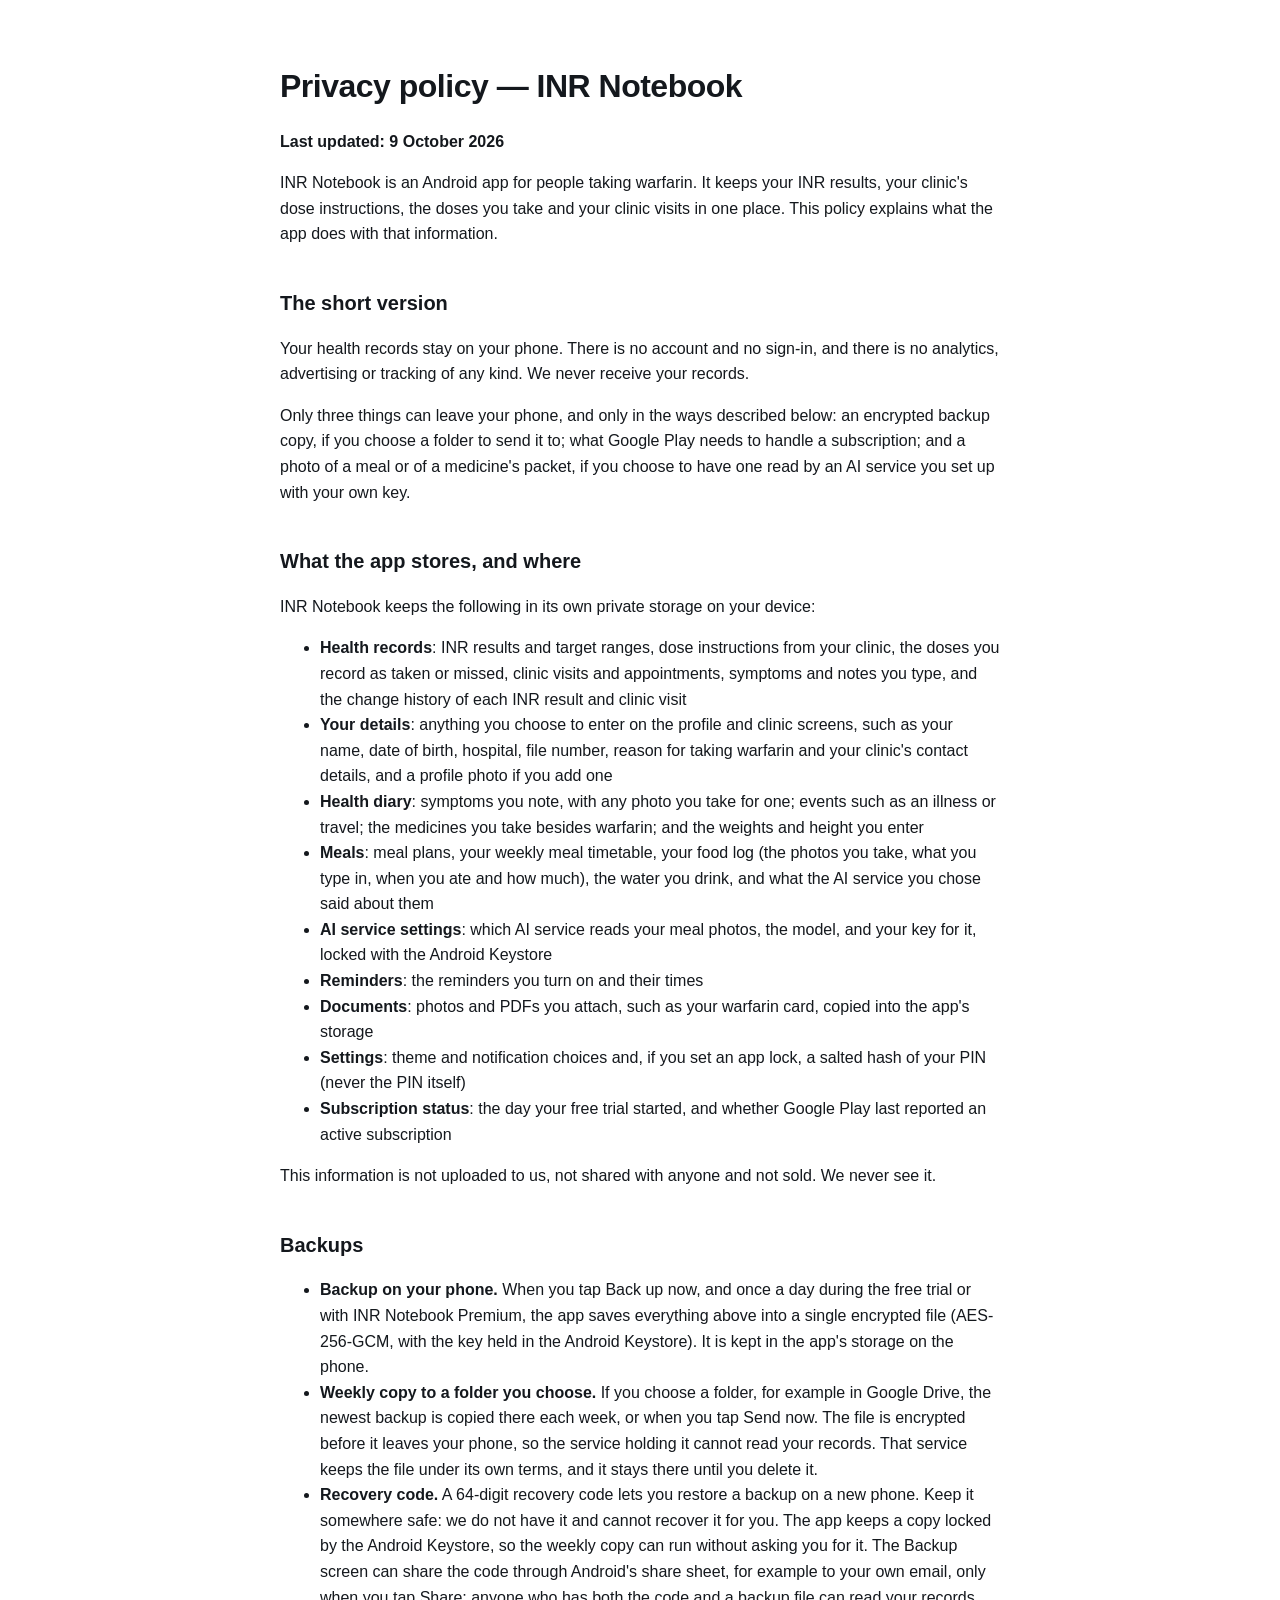
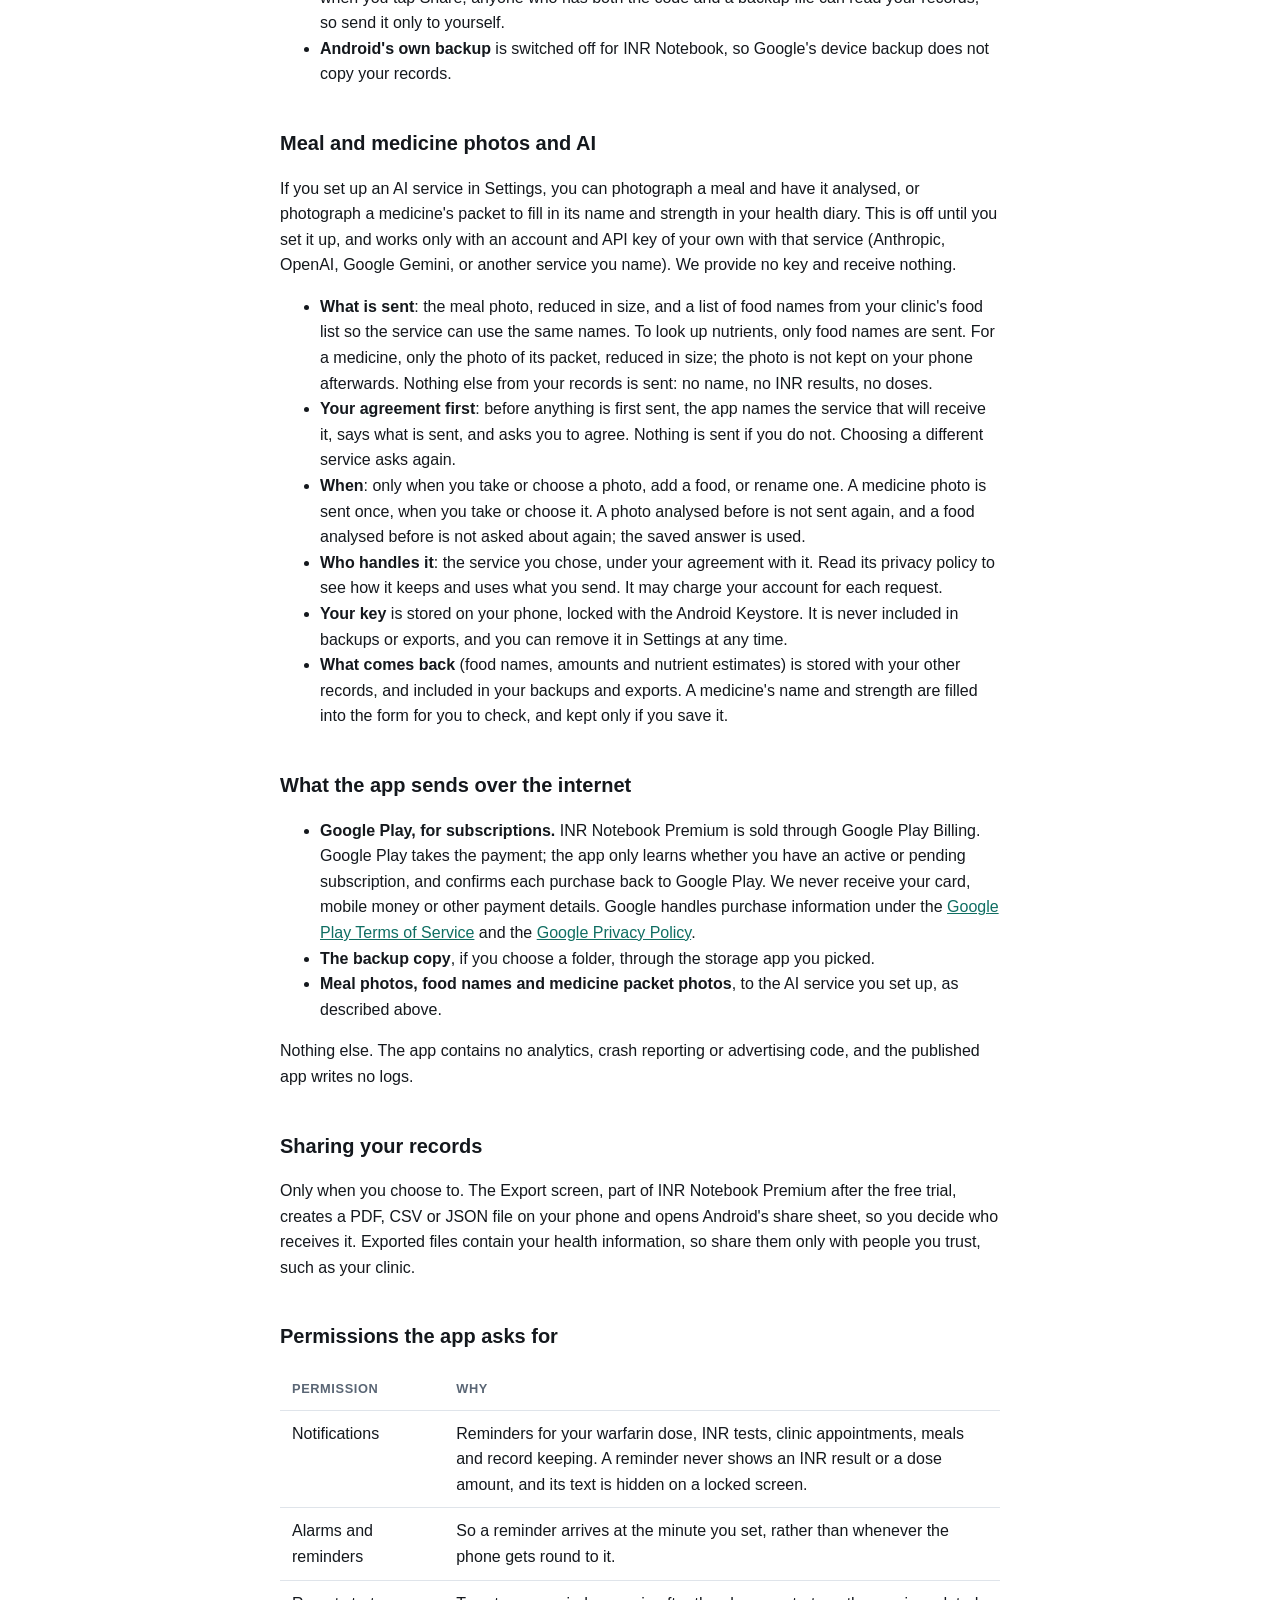
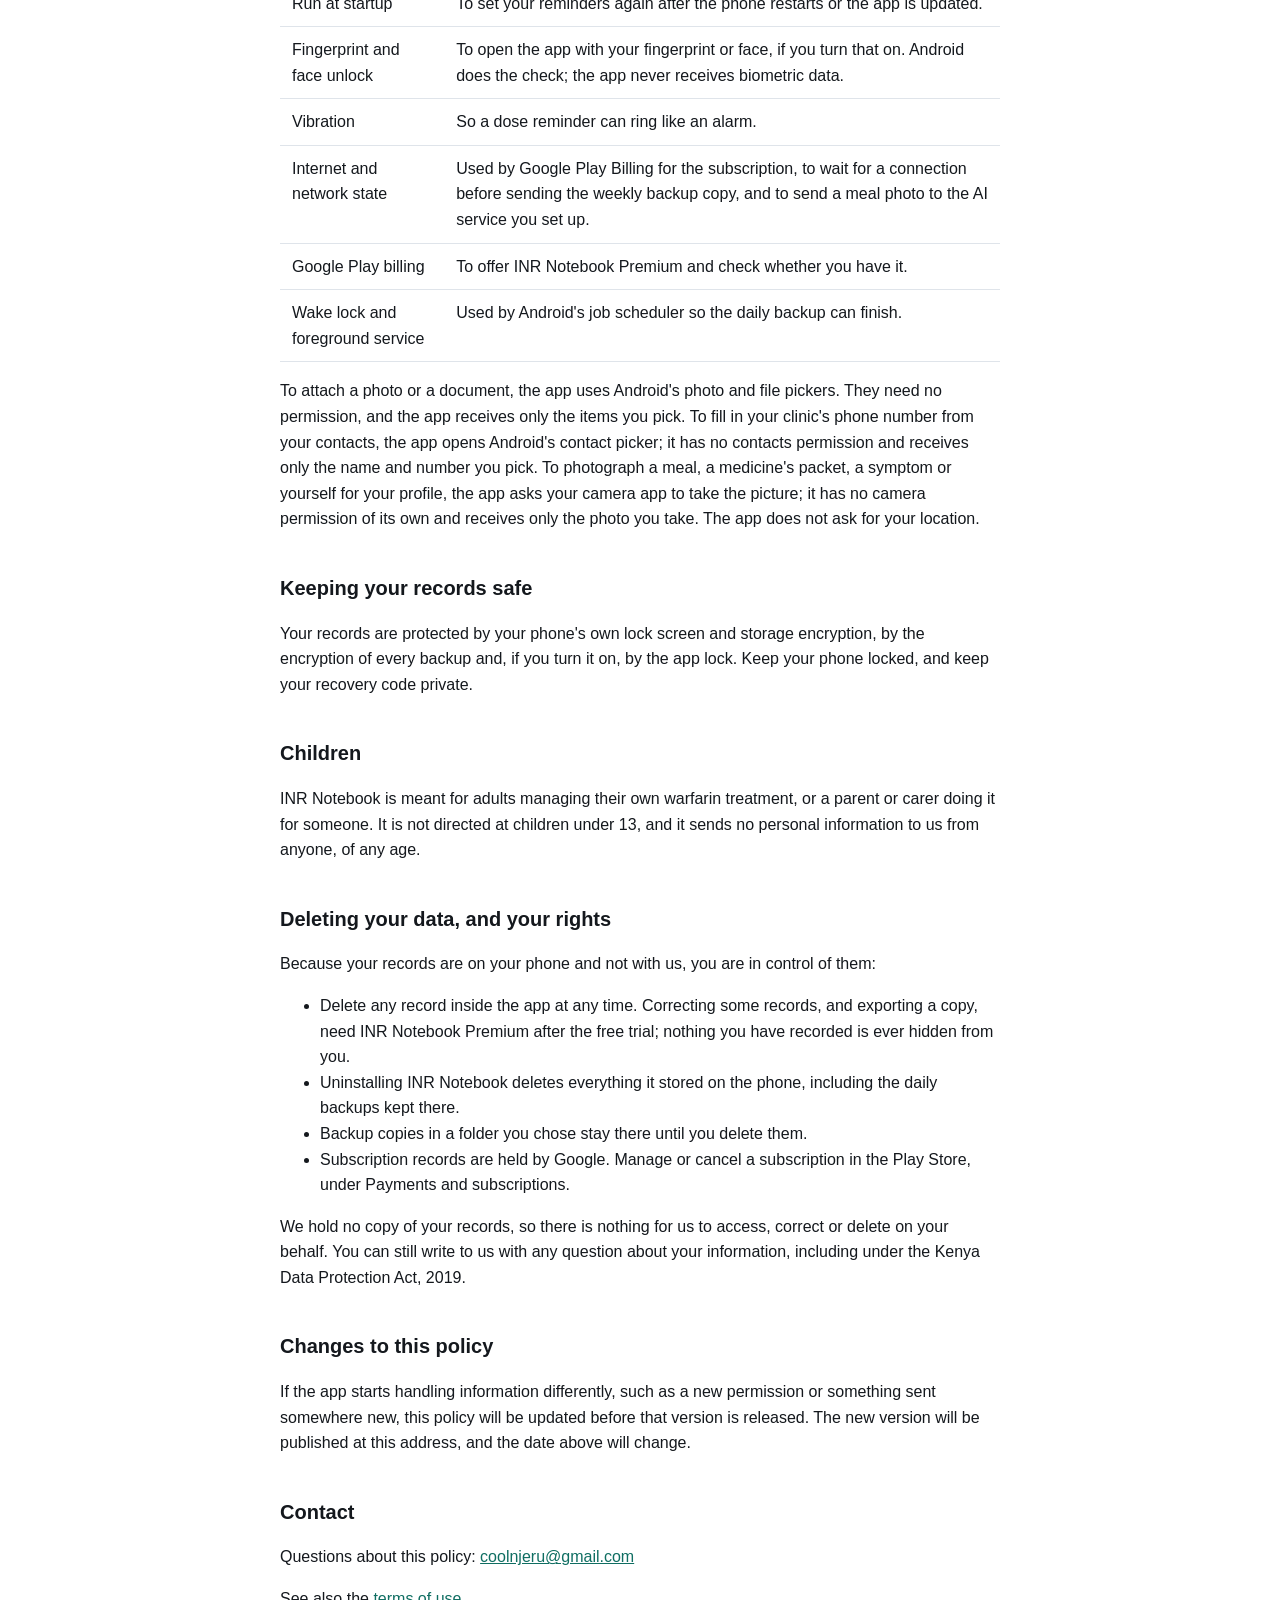
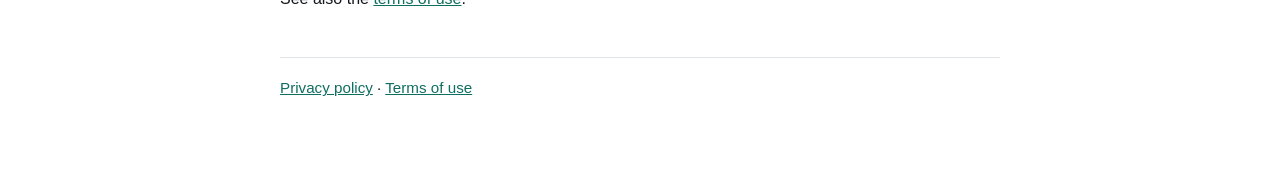
==== index.html @ a2273aeb "Ask before the first photo is sent, and drop the contacts permission The privacy policy now says the" ====
<!doctype html>
<html lang="en">
<head>
<meta charset="utf-8">
<meta name="viewport" content="width=device-width, initial-scale=1">
<title>INR Notebook — Privacy policy</title>
<style>
  :root { color-scheme: light dark; }
  body { margin: 0 auto; padding: 40px 20px 80px; max-width: 720px; line-height: 1.6;
         font-family: -apple-system, "Segoe UI", Roboto, Helvetica, Arial, sans-serif;
         color: #14181d; background: #ffffff; }
  h1 { font-size: 2rem; letter-spacing: -.5px; margin-bottom: .2em; }
  h2 { font-size: 1.25rem; margin-top: 2em; }
  a { color: #0f6e62; }
  table { border-collapse: collapse; width: 100%; margin: 1em 0; display: block; overflow-x: auto; }
  th, td { text-align: left; padding: 10px 12px; border-bottom: 1px solid #dfe4ea; vertical-align: top; }
  th { font-size: .8rem; text-transform: uppercase; letter-spacing: .6px; color: #5a6675; }
  code { background: #f1f4f7; padding: 1px 5px; border-radius: 5px; font-size: .9em; }
  footer { margin-top: 3em; padding-top: 1.2em; border-top: 1px solid #dfe4ea; font-size: .95rem; }
  @media (prefers-color-scheme: dark) {
    body { color: #e9eef4; background: #10151c; }
    a { color: #7fd6c8; }
    th, td { border-bottom-color: #2c3644; }
    th { color: #97a4b4; }
    code { background: #1a212b; }
    footer { border-top-color: #2c3644; }
  }
</style>
</head>
<body>
<h1>Privacy policy — INR Notebook</h1>
<p><strong>Last updated: 9 October 2026</strong></p>
<p>INR Notebook is an Android app for people taking warfarin. It keeps your INR results, your clinic's dose instructions, the doses you take and your clinic visits in one place. This policy explains what the app does with that information.</p>
<h2>The short version</h2>
<p>Your health records stay on your phone. There is no account and no sign-in, and there is no analytics, advertising or tracking of any kind. We never receive your records.</p>
<p>Only three things can leave your phone, and only in the ways described below: an encrypted backup copy, if you choose a folder to send it to; what Google Play needs to handle a subscription; and a photo of a meal or of a medicine's packet, if you choose to have one read by an AI service you set up with your own key.</p>
<h2>What the app stores, and where</h2>
<p>INR Notebook keeps the following in its own private storage on your device:</p>
<ul><li><strong>Health records</strong>: INR results and target ranges, dose instructions from your clinic, the doses you record as taken or missed, clinic visits and appointments, symptoms and notes you type, and the change history of each INR result and clinic visit</li><li><strong>Your details</strong>: anything you choose to enter on the profile and clinic screens, such as your name, date of birth, hospital, file number, reason for taking warfarin and your clinic's contact details, and a profile photo if you add one</li><li><strong>Health diary</strong>: symptoms you note, with any photo you take for one; events such as an illness or travel; the medicines you take besides warfarin; and the weights and height you enter</li><li><strong>Meals</strong>: meal plans, your weekly meal timetable, your food log (the photos you take, what you type in, when you ate and how much), the water you drink, and what the AI service you chose said about them</li><li><strong>AI service settings</strong>: which AI service reads your meal photos, the model, and your key for it, locked with the Android Keystore</li><li><strong>Reminders</strong>: the reminders you turn on and their times</li><li><strong>Documents</strong>: photos and PDFs you attach, such as your warfarin card, copied into the app's storage</li><li><strong>Settings</strong>: theme and notification choices and, if you set an app lock, a salted hash of your PIN (never the PIN itself)</li><li><strong>Subscription status</strong>: the day your free trial started, and whether Google Play last reported an active subscription</li></ul>
<p>This information is not uploaded to us, not shared with anyone and not sold. We never see it.</p>
<h2>Backups</h2>
<ul><li><strong>Backup on your phone.</strong> When you tap Back up now, and once a day during the free trial or with INR Notebook Premium, the app saves everything above into a single encrypted file (AES-256-GCM, with the key held in the Android Keystore). It is kept in the app's storage on the phone.</li><li><strong>Weekly copy to a folder you choose.</strong> If you choose a folder, for example in Google Drive, the newest backup is copied there each week, or when you tap Send now. The file is encrypted before it leaves your phone, so the service holding it cannot read your records. That service keeps the file under its own terms, and it stays there until you delete it.</li><li><strong>Recovery code.</strong> A 64-digit recovery code lets you restore a backup on a new phone. Keep it somewhere safe: we do not have it and cannot recover it for you. The app keeps a copy locked by the Android Keystore, so the weekly copy can run without asking you for it. The Backup screen can share the code through Android's share sheet, for example to your own email, only when you tap Share; anyone who has both the code and a backup file can read your records, so send it only to yourself.</li><li><strong>Android's own backup</strong> is switched off for INR Notebook, so Google's device backup does not copy your records.</li></ul>
<h2>Meal and medicine photos and AI</h2>
<p>If you set up an AI service in Settings, you can photograph a meal and have it analysed, or photograph a medicine's packet to fill in its name and strength in your health diary. This is off until you set it up, and works only with an account and API key of your own with that service (Anthropic, OpenAI, Google Gemini, or another service you name). We provide no key and receive nothing.</p>
<ul><li><strong>What is sent</strong>: the meal photo, reduced in size, and a list of food names from your clinic's food list so the service can use the same names. To look up nutrients, only food names are sent. For a medicine, only the photo of its packet, reduced in size; the photo is not kept on your phone afterwards. Nothing else from your records is sent: no name, no INR results, no doses.</li><li><strong>Your agreement first</strong>: before anything is first sent, the app names the service that will receive it, says what is sent, and asks you to agree. Nothing is sent if you do not. Choosing a different service asks again.</li><li><strong>When</strong>: only when you take or choose a photo, add a food, or rename one. A medicine photo is sent once, when you take or choose it. A photo analysed before is not sent again, and a food analysed before is not asked about again; the saved answer is used.</li><li><strong>Who handles it</strong>: the service you chose, under your agreement with it. Read its privacy policy to see how it keeps and uses what you send. It may charge your account for each request.</li><li><strong>Your key</strong> is stored on your phone, locked with the Android Keystore. It is never included in backups or exports, and you can remove it in Settings at any time.</li><li><strong>What comes back</strong> (food names, amounts and nutrient estimates) is stored with your other records, and included in your backups and exports. A medicine's name and strength are filled into the form for you to check, and kept only if you save it.</li></ul>
<h2>What the app sends over the internet</h2>
<ul><li><strong>Google Play, for subscriptions.</strong> INR Notebook Premium is sold through Google Play Billing. Google Play takes the payment; the app only learns whether you have an active or pending subscription, and confirms each purchase back to Google Play. We never receive your card, mobile money or other payment details. Google handles purchase information under the <a href="https://play.google.com/about/play-terms/">Google Play Terms of Service</a> and the <a href="https://policies.google.com/privacy">Google Privacy Policy</a>.</li><li><strong>The backup copy</strong>, if you choose a folder, through the storage app you picked.</li><li><strong>Meal photos, food names and medicine packet photos</strong>, to the AI service you set up, as described above.</li></ul>
<p>Nothing else. The app contains no analytics, crash reporting or advertising code, and the published app writes no logs.</p>
<h2>Sharing your records</h2>
<p>Only when you choose to. The Export screen, part of INR Notebook Premium after the free trial, creates a PDF, CSV or JSON file on your phone and opens Android's share sheet, so you decide who receives it. Exported files contain your health information, so share them only with people you trust, such as your clinic.</p>
<h2>Permissions the app asks for</h2>
<table><thead><tr><th>Permission</th><th>Why</th></tr></thead><tbody>
<tr><td>Notifications</td><td>Reminders for your warfarin dose, INR tests, clinic appointments, meals and record keeping. A reminder never shows an INR result or a dose amount, and its text is hidden on a locked screen.</td></tr>
<tr><td>Alarms and reminders</td><td>So a reminder arrives at the minute you set, rather than whenever the phone gets round to it.</td></tr>
<tr><td>Run at startup</td><td>To set your reminders again after the phone restarts or the app is updated.</td></tr>
<tr><td>Fingerprint and face unlock</td><td>To open the app with your fingerprint or face, if you turn that on. Android does the check; the app never receives biometric data.</td></tr>
<tr><td>Vibration</td><td>So a dose reminder can ring like an alarm.</td></tr>
<tr><td>Internet and network state</td><td>Used by Google Play Billing for the subscription, to wait for a connection before sending the weekly backup copy, and to send a meal photo to the AI service you set up.</td></tr>
<tr><td>Google Play billing</td><td>To offer INR Notebook Premium and check whether you have it.</td></tr>
<tr><td>Wake lock and foreground service</td><td>Used by Android's job scheduler so the daily backup can finish.</td></tr>
</tbody></table>
<p>To attach a photo or a document, the app uses Android's photo and file pickers. They need no permission, and the app receives only the items you pick. To fill in your clinic's phone number from your contacts, the app opens Android's contact picker; it has no contacts permission and receives only the name and number you pick. To photograph a meal, a medicine's packet, a symptom or yourself for your profile, the app asks your camera app to take the picture; it has no camera permission of its own and receives only the photo you take. The app does not ask for your location.</p>
<h2>Keeping your records safe</h2>
<p>Your records are protected by your phone's own lock screen and storage encryption, by the encryption of every backup and, if you turn it on, by the app lock. Keep your phone locked, and keep your recovery code private.</p>
<h2>Children</h2>
<p>INR Notebook is meant for adults managing their own warfarin treatment, or a parent or carer doing it for someone. It is not directed at children under 13, and it sends no personal information to us from anyone, of any age.</p>
<h2>Deleting your data, and your rights</h2>
<p>Because your records are on your phone and not with us, you are in control of them:</p>
<ul><li>Delete any record inside the app at any time. Correcting some records, and exporting a copy, need INR Notebook Premium after the free trial; nothing you have recorded is ever hidden from you.</li><li>Uninstalling INR Notebook deletes everything it stored on the phone, including the daily backups kept there.</li><li>Backup copies in a folder you chose stay there until you delete them.</li><li>Subscription records are held by Google. Manage or cancel a subscription in the Play Store, under Payments and subscriptions.</li></ul>
<p>We hold no copy of your records, so there is nothing for us to access, correct or delete on your behalf. You can still write to us with any question about your information, including under the Kenya Data Protection Act, 2019.</p>
<h2>Changes to this policy</h2>
<p>If the app starts handling information differently, such as a new permission or something sent somewhere new, this policy will be updated before that version is released. The new version will be published at this address, and the date above will change.</p>
<h2>Contact</h2>
<p>Questions about this policy: <a href="mailto:coolnjeru@gmail.com">coolnjeru@gmail.com</a></p>
<p>See also the <a href="terms.html">terms of use</a>.</p>
<footer><a href="./">Privacy policy</a> · <a href="terms.html">Terms of use</a></footer>
</body>
</html>
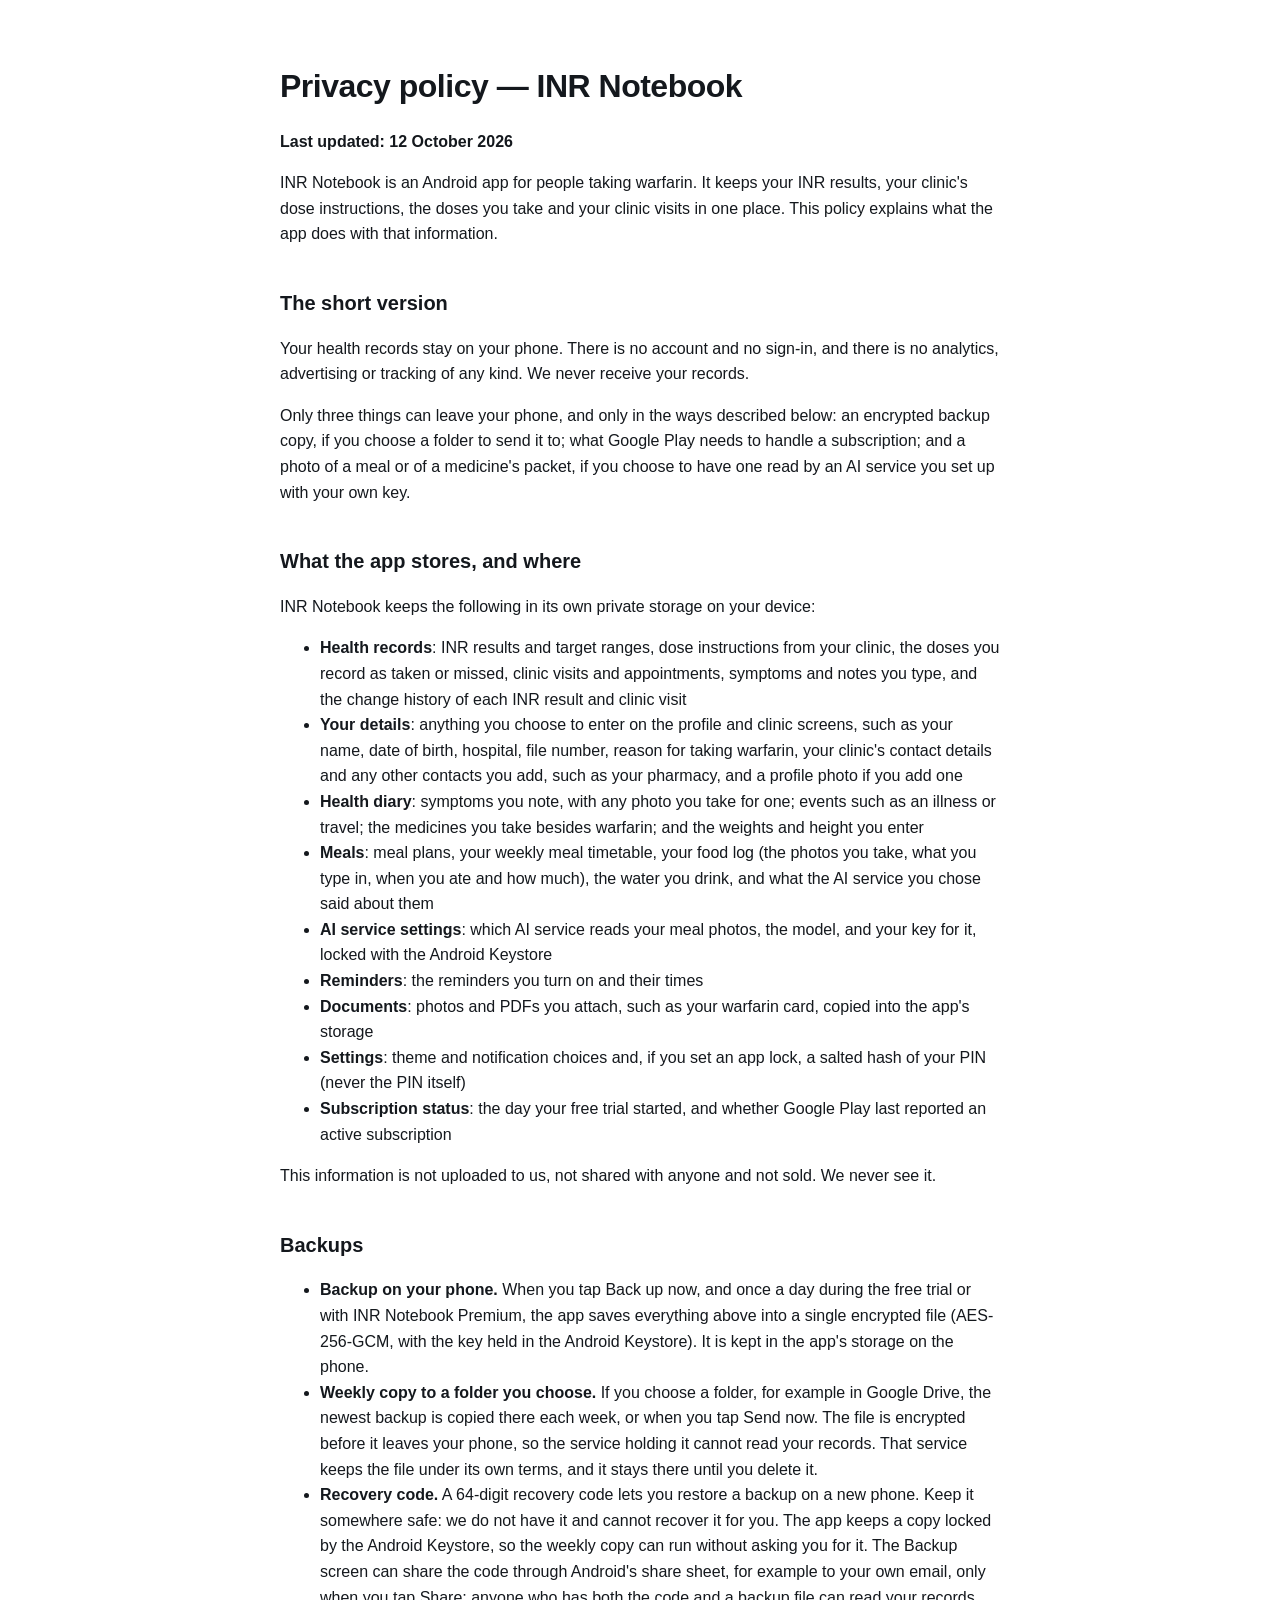
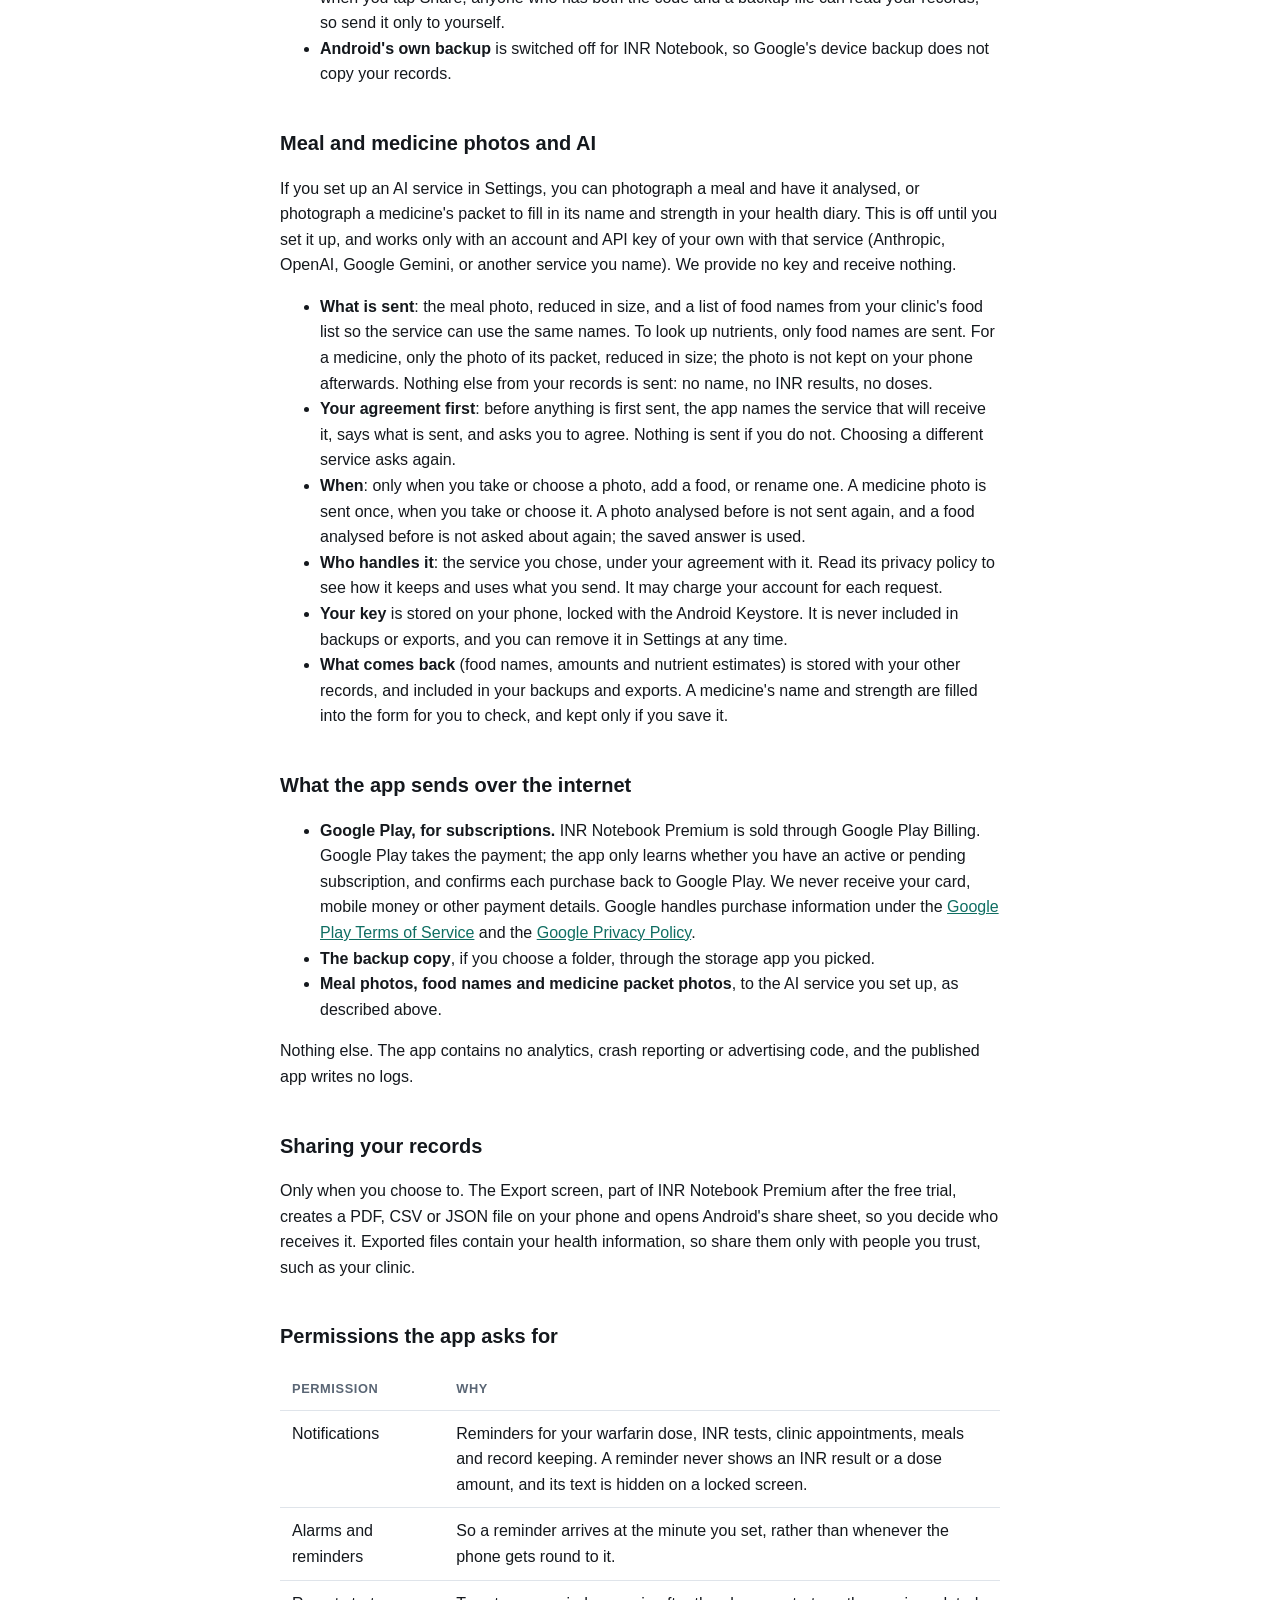
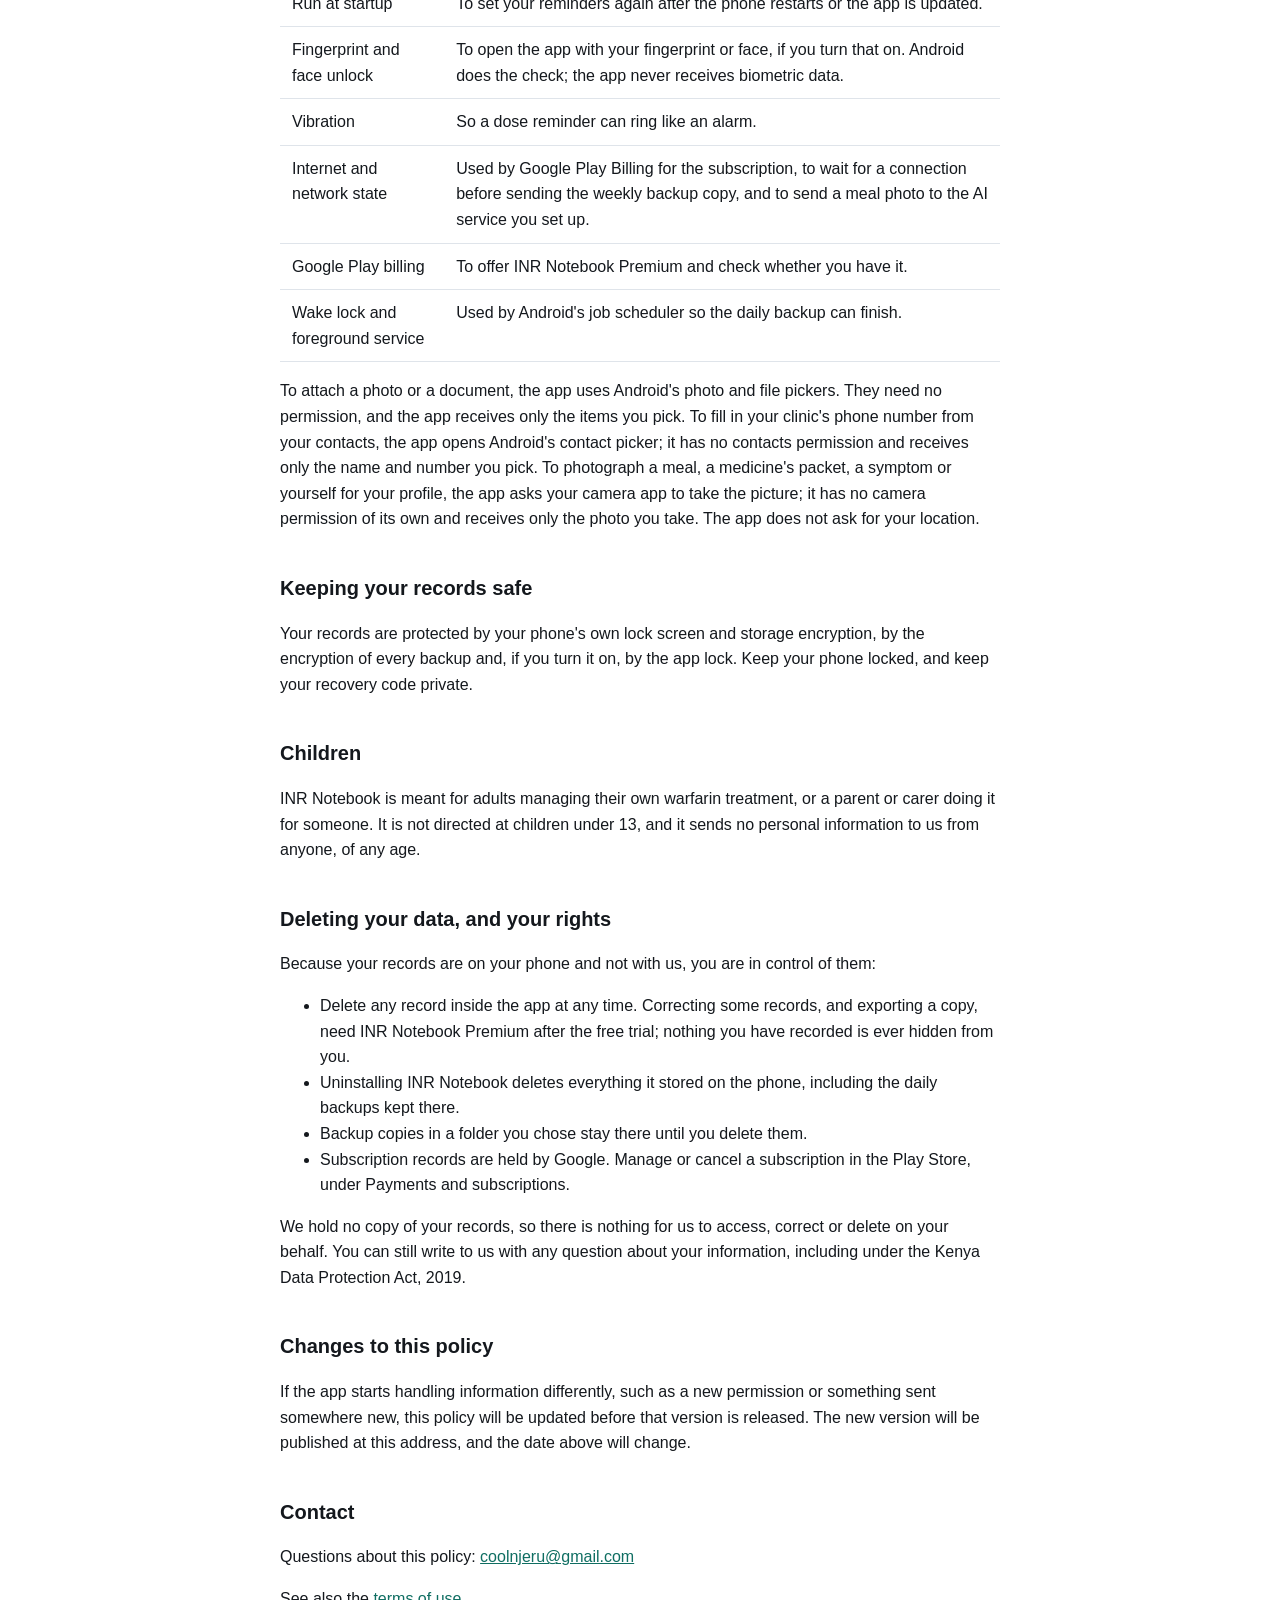
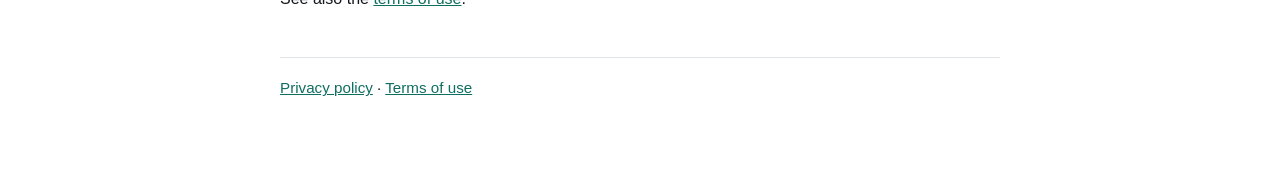
==== commit 87bbc1a3: "Name other contacts in the privacy policy, and date both pages 12 October The app now keeps contacts" ====
--- a/index.html
+++ b/index.html
@@ -29,14 +29,14 @@
 </head>
 <body>
 <h1>Privacy policy — INR Notebook</h1>
-<p><strong>Last updated: 9 October 2026</strong></p>
+<p><strong>Last updated: 12 October 2026</strong></p>
 <p>INR Notebook is an Android app for people taking warfarin. It keeps your INR results, your clinic's dose instructions, the doses you take and your clinic visits in one place. This policy explains what the app does with that information.</p>
 <h2>The short version</h2>
 <p>Your health records stay on your phone. There is no account and no sign-in, and there is no analytics, advertising or tracking of any kind. We never receive your records.</p>
 <p>Only three things can leave your phone, and only in the ways described below: an encrypted backup copy, if you choose a folder to send it to; what Google Play needs to handle a subscription; and a photo of a meal or of a medicine's packet, if you choose to have one read by an AI service you set up with your own key.</p>
 <h2>What the app stores, and where</h2>
 <p>INR Notebook keeps the following in its own private storage on your device:</p>
-<ul><li><strong>Health records</strong>: INR results and target ranges, dose instructions from your clinic, the doses you record as taken or missed, clinic visits and appointments, symptoms and notes you type, and the change history of each INR result and clinic visit</li><li><strong>Your details</strong>: anything you choose to enter on the profile and clinic screens, such as your name, date of birth, hospital, file number, reason for taking warfarin and your clinic's contact details, and a profile photo if you add one</li><li><strong>Health diary</strong>: symptoms you note, with any photo you take for one; events such as an illness or travel; the medicines you take besides warfarin; and the weights and height you enter</li><li><strong>Meals</strong>: meal plans, your weekly meal timetable, your food log (the photos you take, what you type in, when you ate and how much), the water you drink, and what the AI service you chose said about them</li><li><strong>AI service settings</strong>: which AI service reads your meal photos, the model, and your key for it, locked with the Android Keystore</li><li><strong>Reminders</strong>: the reminders you turn on and their times</li><li><strong>Documents</strong>: photos and PDFs you attach, such as your warfarin card, copied into the app's storage</li><li><strong>Settings</strong>: theme and notification choices and, if you set an app lock, a salted hash of your PIN (never the PIN itself)</li><li><strong>Subscription status</strong>: the day your free trial started, and whether Google Play last reported an active subscription</li></ul>
+<ul><li><strong>Health records</strong>: INR results and target ranges, dose instructions from your clinic, the doses you record as taken or missed, clinic visits and appointments, symptoms and notes you type, and the change history of each INR result and clinic visit</li><li><strong>Your details</strong>: anything you choose to enter on the profile and clinic screens, such as your name, date of birth, hospital, file number, reason for taking warfarin, your clinic's contact details and any other contacts you add, such as your pharmacy, and a profile photo if you add one</li><li><strong>Health diary</strong>: symptoms you note, with any photo you take for one; events such as an illness or travel; the medicines you take besides warfarin; and the weights and height you enter</li><li><strong>Meals</strong>: meal plans, your weekly meal timetable, your food log (the photos you take, what you type in, when you ate and how much), the water you drink, and what the AI service you chose said about them</li><li><strong>AI service settings</strong>: which AI service reads your meal photos, the model, and your key for it, locked with the Android Keystore</li><li><strong>Reminders</strong>: the reminders you turn on and their times</li><li><strong>Documents</strong>: photos and PDFs you attach, such as your warfarin card, copied into the app's storage</li><li><strong>Settings</strong>: theme and notification choices and, if you set an app lock, a salted hash of your PIN (never the PIN itself)</li><li><strong>Subscription status</strong>: the day your free trial started, and whether Google Play last reported an active subscription</li></ul>
 <p>This information is not uploaded to us, not shared with anyone and not sold. We never see it.</p>
 <h2>Backups</h2>
 <ul><li><strong>Backup on your phone.</strong> When you tap Back up now, and once a day during the free trial or with INR Notebook Premium, the app saves everything above into a single encrypted file (AES-256-GCM, with the key held in the Android Keystore). It is kept in the app's storage on the phone.</li><li><strong>Weekly copy to a folder you choose.</strong> If you choose a folder, for example in Google Drive, the newest backup is copied there each week, or when you tap Send now. The file is encrypted before it leaves your phone, so the service holding it cannot read your records. That service keeps the file under its own terms, and it stays there until you delete it.</li><li><strong>Recovery code.</strong> A 64-digit recovery code lets you restore a backup on a new phone. Keep it somewhere safe: we do not have it and cannot recover it for you. The app keeps a copy locked by the Android Keystore, so the weekly copy can run without asking you for it. The Backup screen can share the code through Android's share sheet, for example to your own email, only when you tap Share; anyone who has both the code and a backup file can read your records, so send it only to yourself.</li><li><strong>Android's own backup</strong> is switched off for INR Notebook, so Google's device backup does not copy your records.</li></ul>
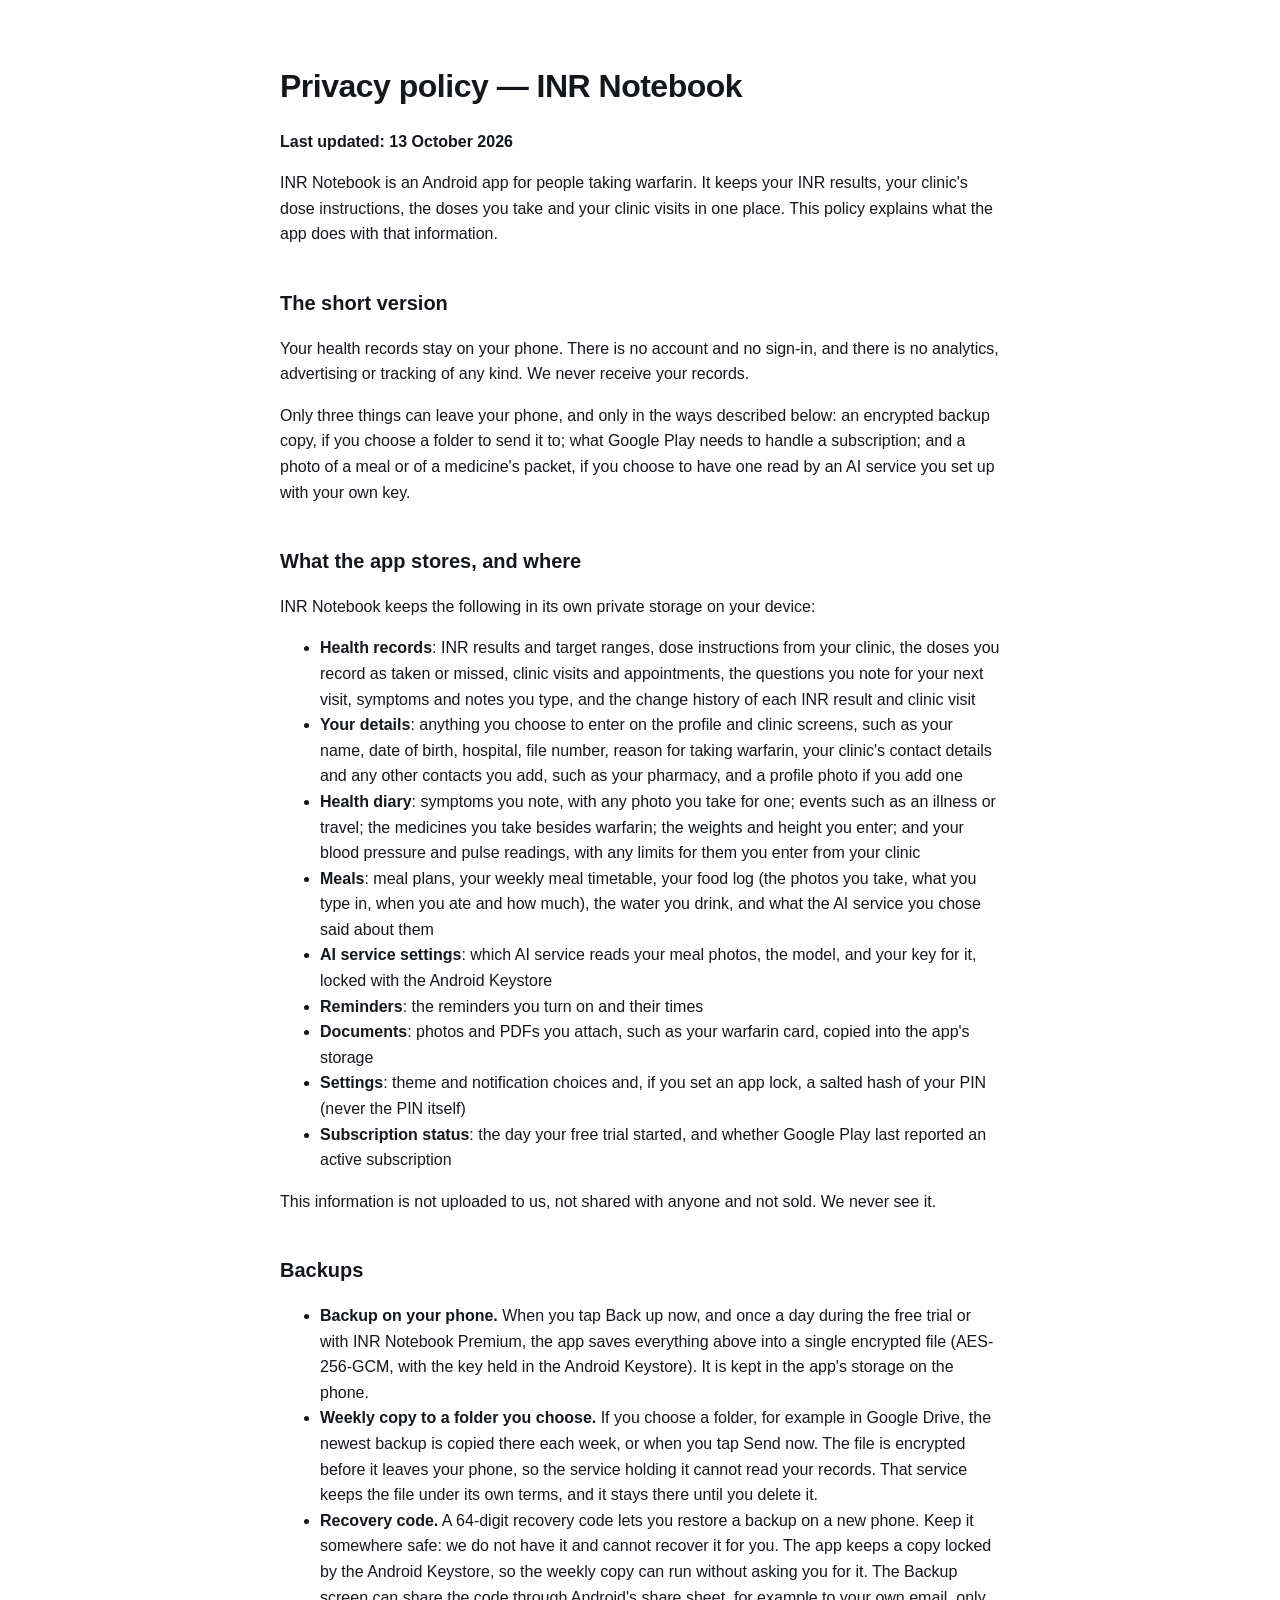
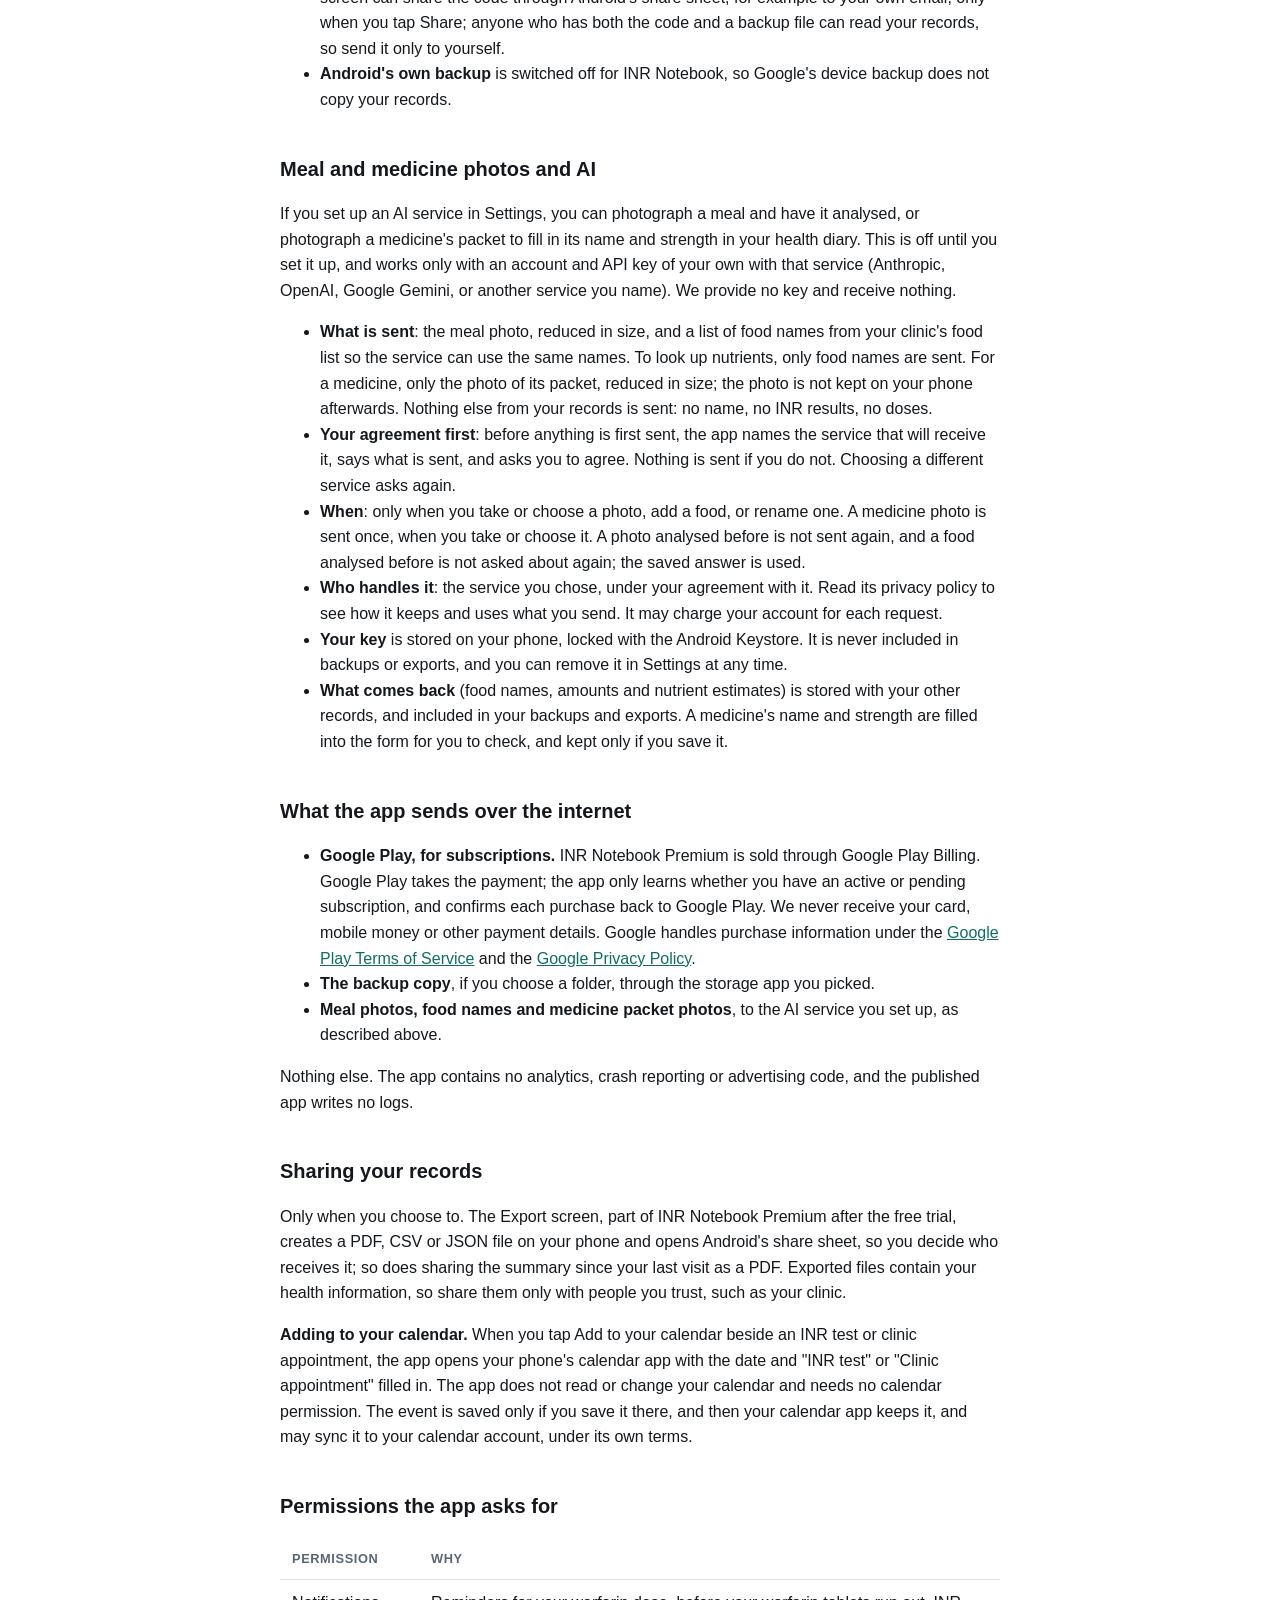
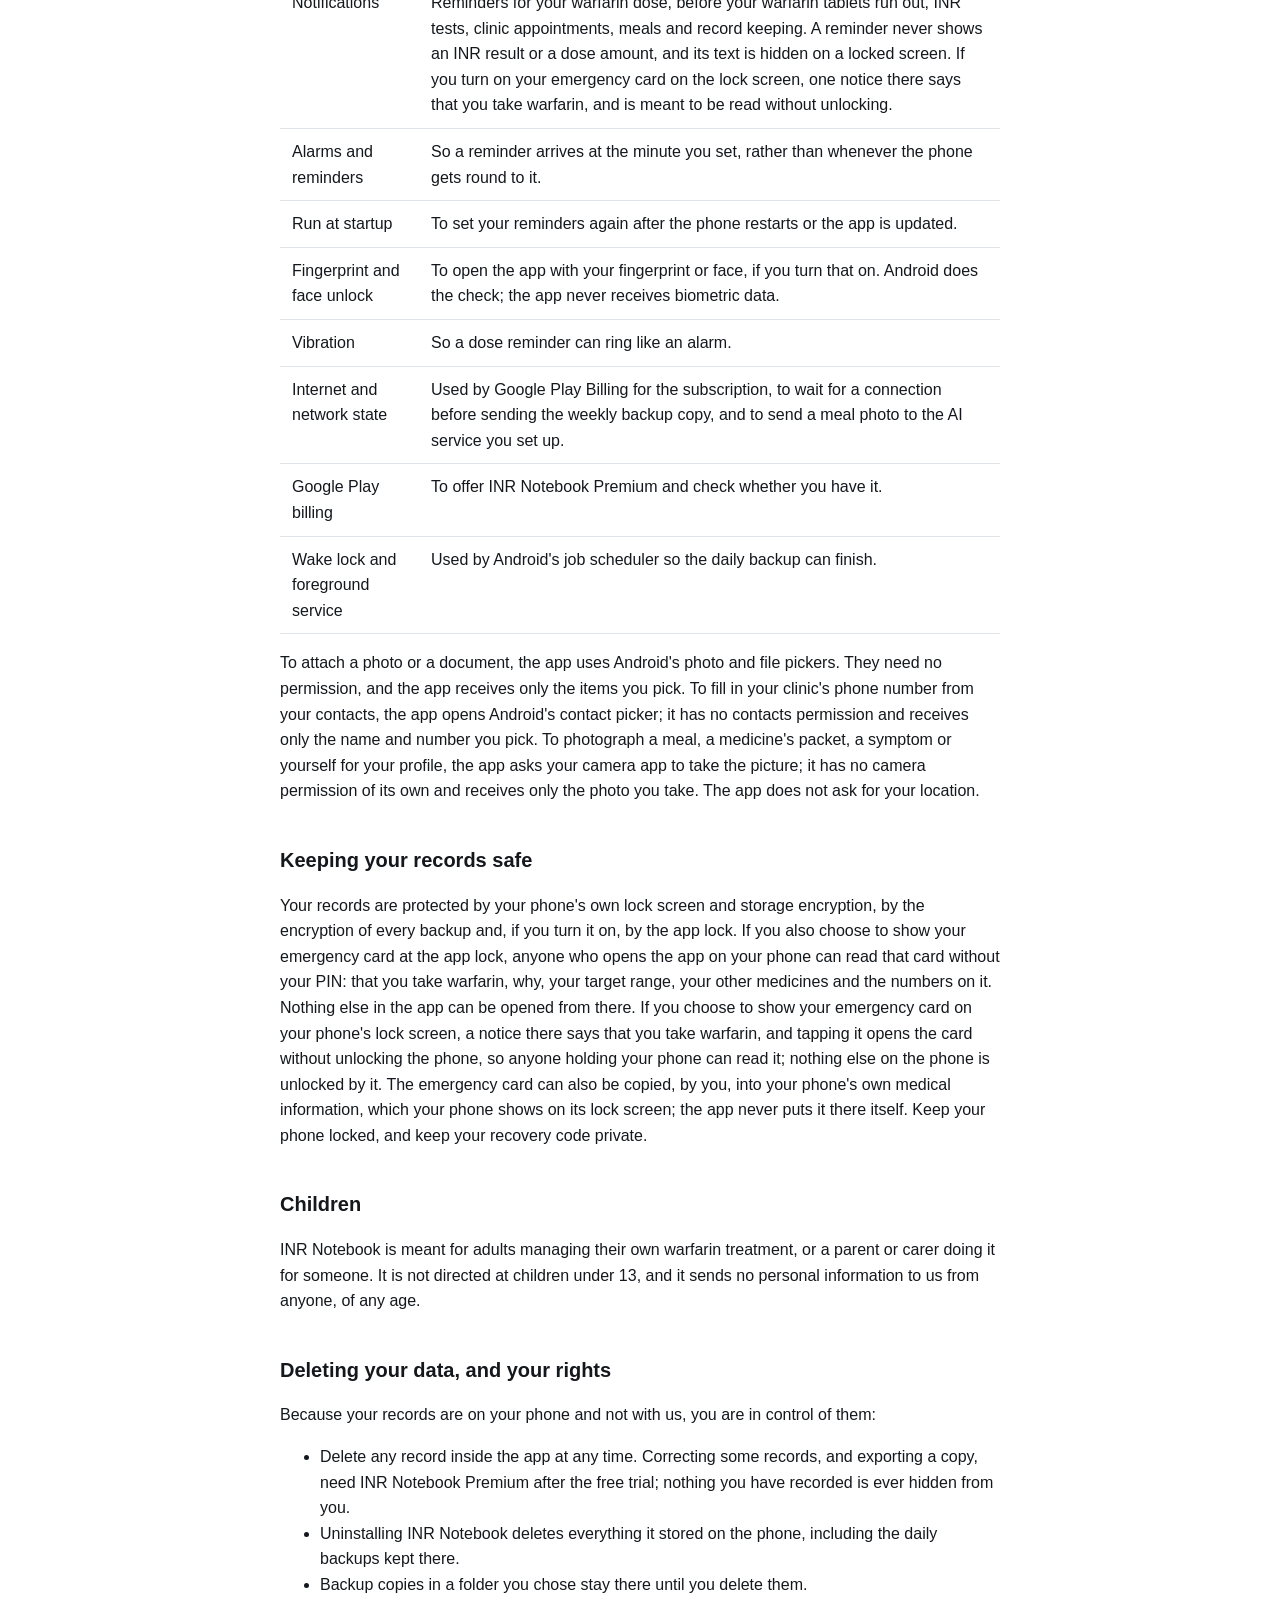
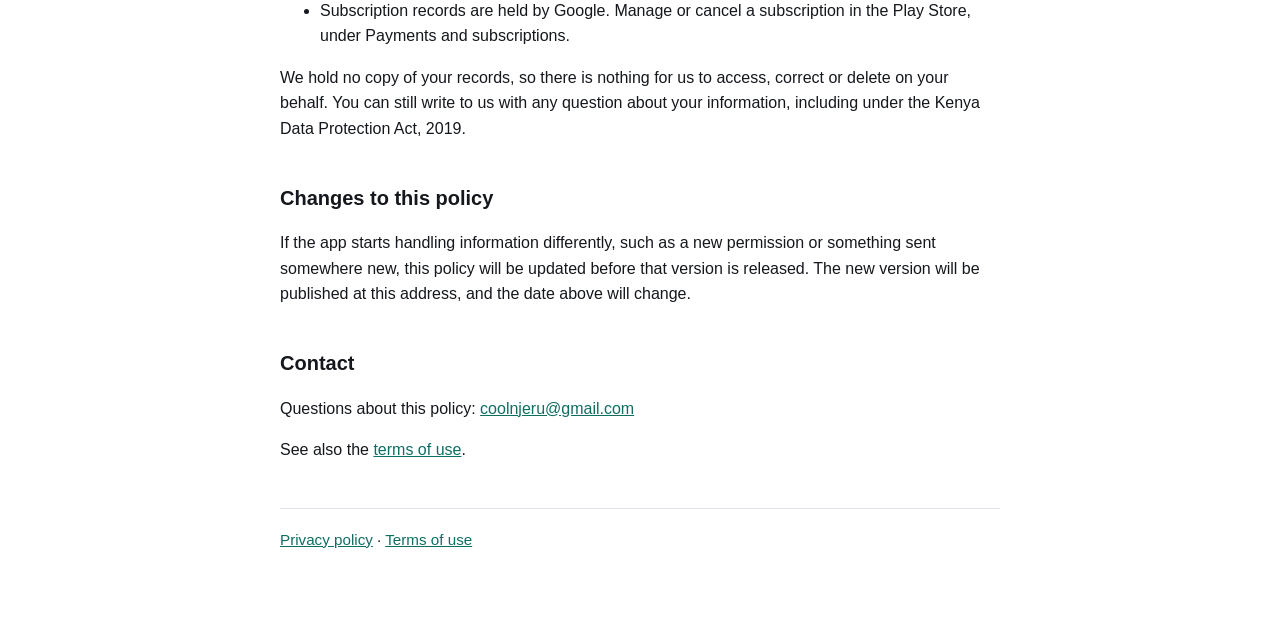
==== commit c964d065: "Add blood pressure, visit questions and the calendar hand-off, and date both pages 13 October The pr" ====
--- a/index.html
+++ b/index.html
@@ -29,14 +29,14 @@
 </head>
 <body>
 <h1>Privacy policy — INR Notebook</h1>
-<p><strong>Last updated: 12 October 2026</strong></p>
+<p><strong>Last updated: 13 October 2026</strong></p>
 <p>INR Notebook is an Android app for people taking warfarin. It keeps your INR results, your clinic's dose instructions, the doses you take and your clinic visits in one place. This policy explains what the app does with that information.</p>
 <h2>The short version</h2>
 <p>Your health records stay on your phone. There is no account and no sign-in, and there is no analytics, advertising or tracking of any kind. We never receive your records.</p>
 <p>Only three things can leave your phone, and only in the ways described below: an encrypted backup copy, if you choose a folder to send it to; what Google Play needs to handle a subscription; and a photo of a meal or of a medicine's packet, if you choose to have one read by an AI service you set up with your own key.</p>
 <h2>What the app stores, and where</h2>
 <p>INR Notebook keeps the following in its own private storage on your device:</p>
-<ul><li><strong>Health records</strong>: INR results and target ranges, dose instructions from your clinic, the doses you record as taken or missed, clinic visits and appointments, symptoms and notes you type, and the change history of each INR result and clinic visit</li><li><strong>Your details</strong>: anything you choose to enter on the profile and clinic screens, such as your name, date of birth, hospital, file number, reason for taking warfarin, your clinic's contact details and any other contacts you add, such as your pharmacy, and a profile photo if you add one</li><li><strong>Health diary</strong>: symptoms you note, with any photo you take for one; events such as an illness or travel; the medicines you take besides warfarin; and the weights and height you enter</li><li><strong>Meals</strong>: meal plans, your weekly meal timetable, your food log (the photos you take, what you type in, when you ate and how much), the water you drink, and what the AI service you chose said about them</li><li><strong>AI service settings</strong>: which AI service reads your meal photos, the model, and your key for it, locked with the Android Keystore</li><li><strong>Reminders</strong>: the reminders you turn on and their times</li><li><strong>Documents</strong>: photos and PDFs you attach, such as your warfarin card, copied into the app's storage</li><li><strong>Settings</strong>: theme and notification choices and, if you set an app lock, a salted hash of your PIN (never the PIN itself)</li><li><strong>Subscription status</strong>: the day your free trial started, and whether Google Play last reported an active subscription</li></ul>
+<ul><li><strong>Health records</strong>: INR results and target ranges, dose instructions from your clinic, the doses you record as taken or missed, clinic visits and appointments, the questions you note for your next visit, symptoms and notes you type, and the change history of each INR result and clinic visit</li><li><strong>Your details</strong>: anything you choose to enter on the profile and clinic screens, such as your name, date of birth, hospital, file number, reason for taking warfarin, your clinic's contact details and any other contacts you add, such as your pharmacy, and a profile photo if you add one</li><li><strong>Health diary</strong>: symptoms you note, with any photo you take for one; events such as an illness or travel; the medicines you take besides warfarin; the weights and height you enter; and your blood pressure and pulse readings, with any limits for them you enter from your clinic</li><li><strong>Meals</strong>: meal plans, your weekly meal timetable, your food log (the photos you take, what you type in, when you ate and how much), the water you drink, and what the AI service you chose said about them</li><li><strong>AI service settings</strong>: which AI service reads your meal photos, the model, and your key for it, locked with the Android Keystore</li><li><strong>Reminders</strong>: the reminders you turn on and their times</li><li><strong>Documents</strong>: photos and PDFs you attach, such as your warfarin card, copied into the app's storage</li><li><strong>Settings</strong>: theme and notification choices and, if you set an app lock, a salted hash of your PIN (never the PIN itself)</li><li><strong>Subscription status</strong>: the day your free trial started, and whether Google Play last reported an active subscription</li></ul>
 <p>This information is not uploaded to us, not shared with anyone and not sold. We never see it.</p>
 <h2>Backups</h2>
 <ul><li><strong>Backup on your phone.</strong> When you tap Back up now, and once a day during the free trial or with INR Notebook Premium, the app saves everything above into a single encrypted file (AES-256-GCM, with the key held in the Android Keystore). It is kept in the app's storage on the phone.</li><li><strong>Weekly copy to a folder you choose.</strong> If you choose a folder, for example in Google Drive, the newest backup is copied there each week, or when you tap Send now. The file is encrypted before it leaves your phone, so the service holding it cannot read your records. That service keeps the file under its own terms, and it stays there until you delete it.</li><li><strong>Recovery code.</strong> A 64-digit recovery code lets you restore a backup on a new phone. Keep it somewhere safe: we do not have it and cannot recover it for you. The app keeps a copy locked by the Android Keystore, so the weekly copy can run without asking you for it. The Backup screen can share the code through Android's share sheet, for example to your own email, only when you tap Share; anyone who has both the code and a backup file can read your records, so send it only to yourself.</li><li><strong>Android's own backup</strong> is switched off for INR Notebook, so Google's device backup does not copy your records.</li></ul>
@@ -47,10 +47,11 @@
 <ul><li><strong>Google Play, for subscriptions.</strong> INR Notebook Premium is sold through Google Play Billing. Google Play takes the payment; the app only learns whether you have an active or pending subscription, and confirms each purchase back to Google Play. We never receive your card, mobile money or other payment details. Google handles purchase information under the <a href="https://play.google.com/about/play-terms/">Google Play Terms of Service</a> and the <a href="https://policies.google.com/privacy">Google Privacy Policy</a>.</li><li><strong>The backup copy</strong>, if you choose a folder, through the storage app you picked.</li><li><strong>Meal photos, food names and medicine packet photos</strong>, to the AI service you set up, as described above.</li></ul>
 <p>Nothing else. The app contains no analytics, crash reporting or advertising code, and the published app writes no logs.</p>
 <h2>Sharing your records</h2>
-<p>Only when you choose to. The Export screen, part of INR Notebook Premium after the free trial, creates a PDF, CSV or JSON file on your phone and opens Android's share sheet, so you decide who receives it. Exported files contain your health information, so share them only with people you trust, such as your clinic.</p>
+<p>Only when you choose to. The Export screen, part of INR Notebook Premium after the free trial, creates a PDF, CSV or JSON file on your phone and opens Android's share sheet, so you decide who receives it; so does sharing the summary since your last visit as a PDF. Exported files contain your health information, so share them only with people you trust, such as your clinic.</p>
+<p><strong>Adding to your calendar.</strong> When you tap Add to your calendar beside an INR test or clinic appointment, the app opens your phone's calendar app with the date and "INR test" or "Clinic appointment" filled in. The app does not read or change your calendar and needs no calendar permission. The event is saved only if you save it there, and then your calendar app keeps it, and may sync it to your calendar account, under its own terms.</p>
 <h2>Permissions the app asks for</h2>
 <table><thead><tr><th>Permission</th><th>Why</th></tr></thead><tbody>
-<tr><td>Notifications</td><td>Reminders for your warfarin dose, INR tests, clinic appointments, meals and record keeping. A reminder never shows an INR result or a dose amount, and its text is hidden on a locked screen.</td></tr>
+<tr><td>Notifications</td><td>Reminders for your warfarin dose, before your warfarin tablets run out, INR tests, clinic appointments, meals and record keeping. A reminder never shows an INR result or a dose amount, and its text is hidden on a locked screen. If you turn on your emergency card on the lock screen, one notice there says that you take warfarin, and is meant to be read without unlocking.</td></tr>
 <tr><td>Alarms and reminders</td><td>So a reminder arrives at the minute you set, rather than whenever the phone gets round to it.</td></tr>
 <tr><td>Run at startup</td><td>To set your reminders again after the phone restarts or the app is updated.</td></tr>
 <tr><td>Fingerprint and face unlock</td><td>To open the app with your fingerprint or face, if you turn that on. Android does the check; the app never receives biometric data.</td></tr>
@@ -61,7 +62,7 @@
 </tbody></table>
 <p>To attach a photo or a document, the app uses Android's photo and file pickers. They need no permission, and the app receives only the items you pick. To fill in your clinic's phone number from your contacts, the app opens Android's contact picker; it has no contacts permission and receives only the name and number you pick. To photograph a meal, a medicine's packet, a symptom or yourself for your profile, the app asks your camera app to take the picture; it has no camera permission of its own and receives only the photo you take. The app does not ask for your location.</p>
 <h2>Keeping your records safe</h2>
-<p>Your records are protected by your phone's own lock screen and storage encryption, by the encryption of every backup and, if you turn it on, by the app lock. Keep your phone locked, and keep your recovery code private.</p>
+<p>Your records are protected by your phone's own lock screen and storage encryption, by the encryption of every backup and, if you turn it on, by the app lock. If you also choose to show your emergency card at the app lock, anyone who opens the app on your phone can read that card without your PIN: that you take warfarin, why, your target range, your other medicines and the numbers on it. Nothing else in the app can be opened from there. If you choose to show your emergency card on your phone's lock screen, a notice there says that you take warfarin, and tapping it opens the card without unlocking the phone, so anyone holding your phone can read it; nothing else on the phone is unlocked by it. The emergency card can also be copied, by you, into your phone's own medical information, which your phone shows on its lock screen; the app never puts it there itself. Keep your phone locked, and keep your recovery code private.</p>
 <h2>Children</h2>
 <p>INR Notebook is meant for adults managing their own warfarin treatment, or a parent or carer doing it for someone. It is not directed at children under 13, and it sends no personal information to us from anyone, of any age.</p>
 <h2>Deleting your data, and your rights</h2>
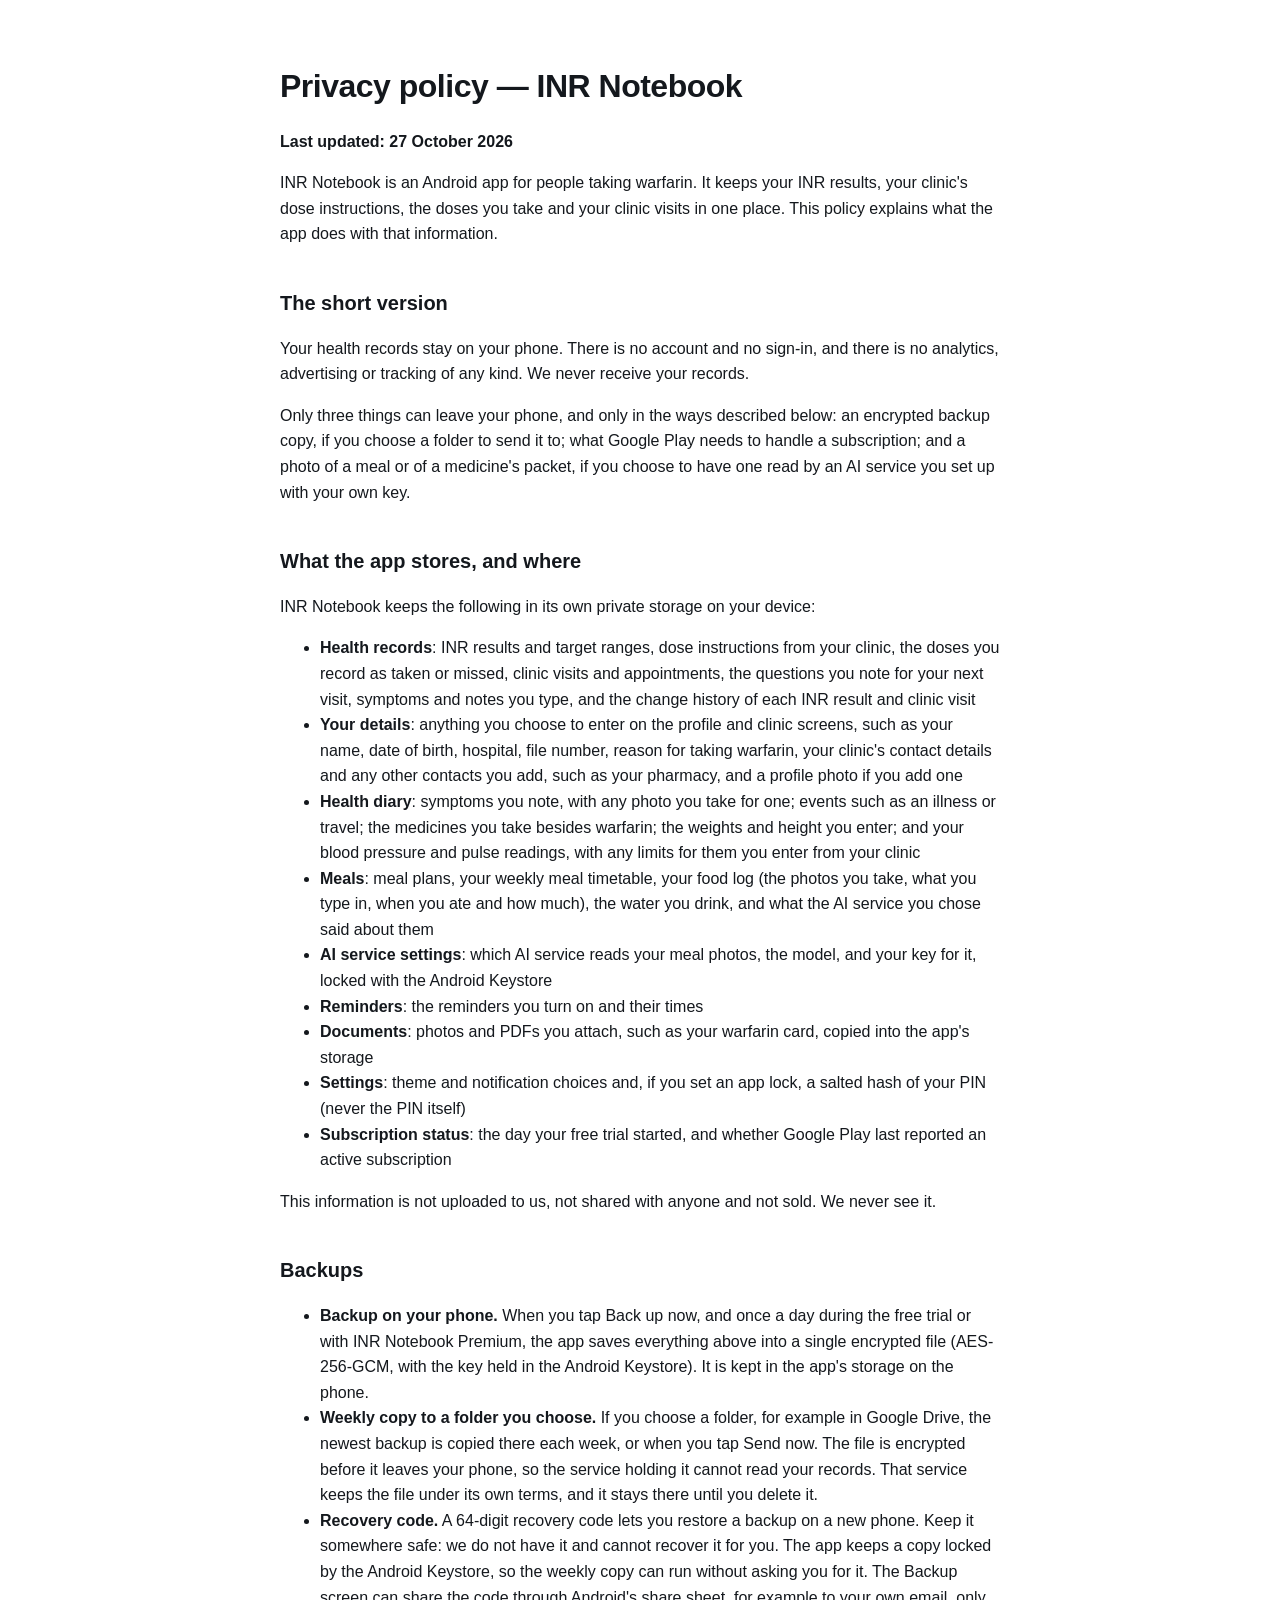
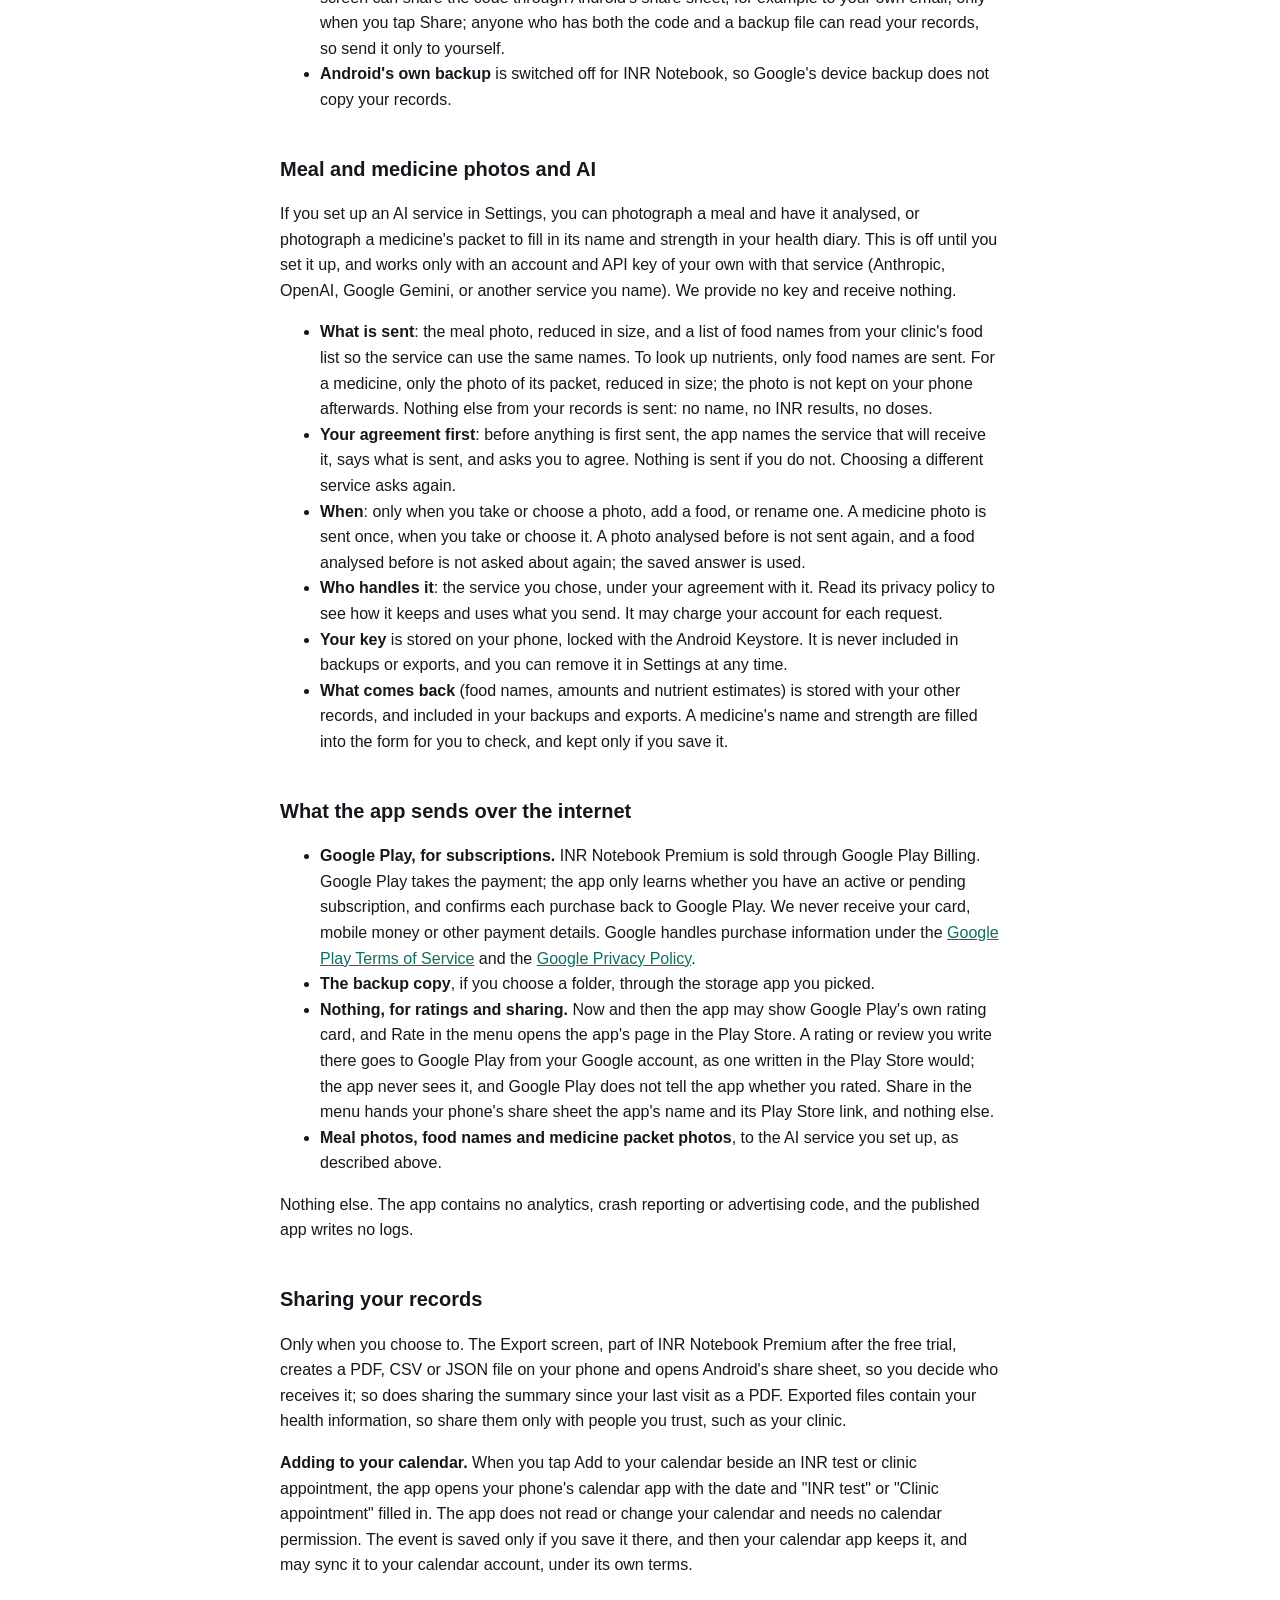
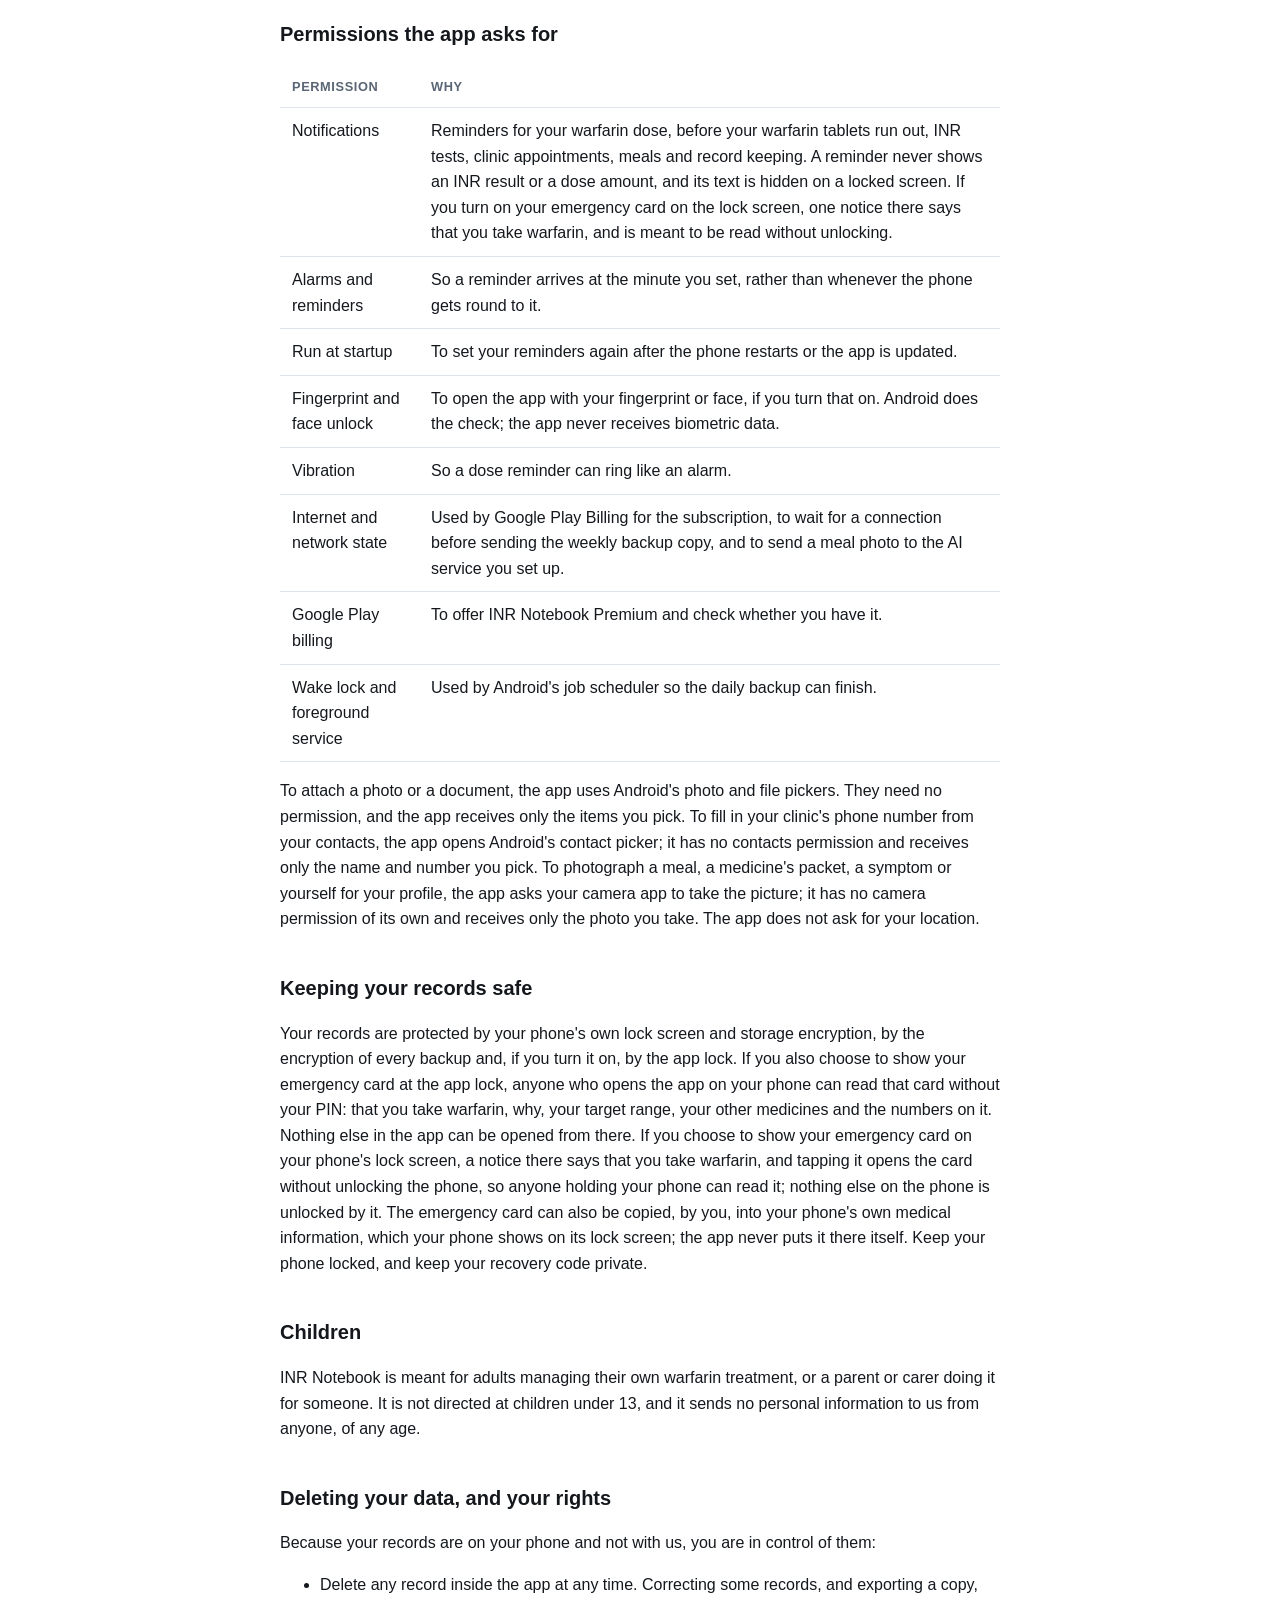
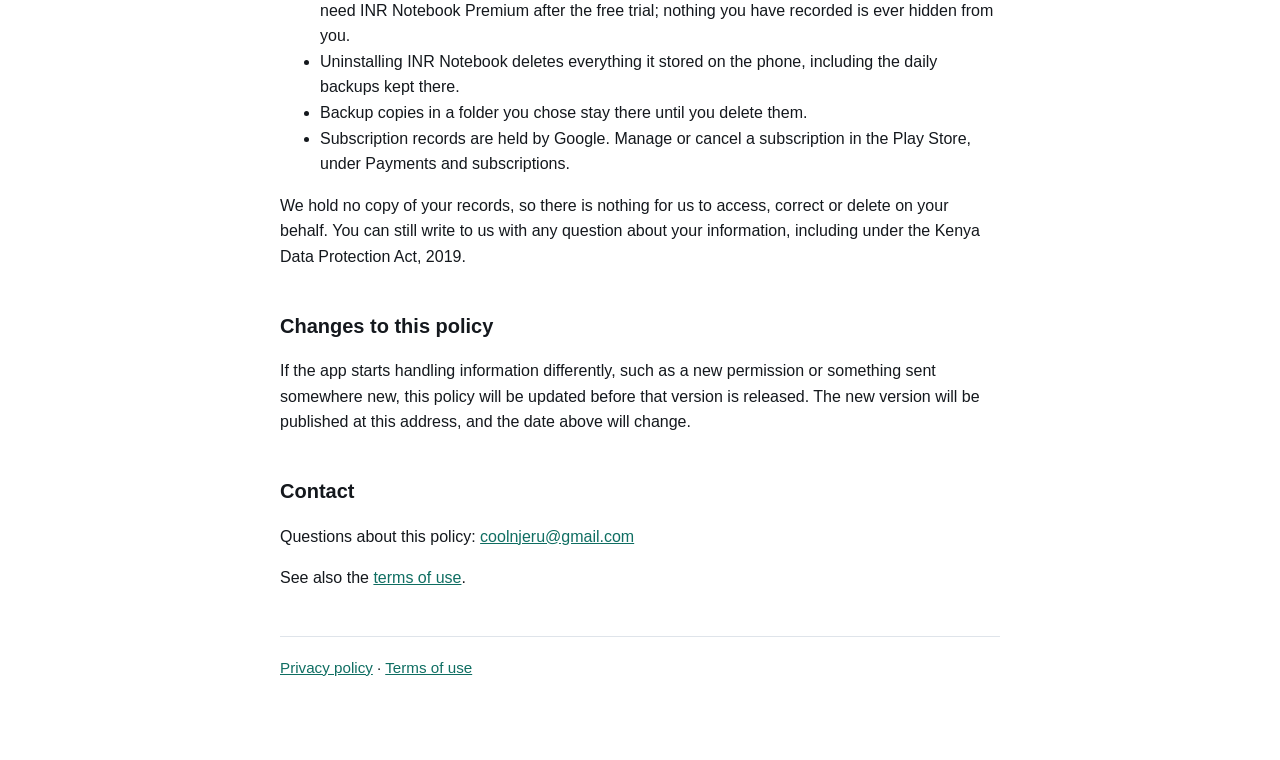
==== commit eb8304e2: "Say what ratings and sharing send, and date the privacy policy 27 October INR Notebook 1.3 can show " ====
--- a/index.html
+++ b/index.html
@@ -29,7 +29,7 @@
 </head>
 <body>
 <h1>Privacy policy — INR Notebook</h1>
-<p><strong>Last updated: 13 October 2026</strong></p>
+<p><strong>Last updated: 27 October 2026</strong></p>
 <p>INR Notebook is an Android app for people taking warfarin. It keeps your INR results, your clinic's dose instructions, the doses you take and your clinic visits in one place. This policy explains what the app does with that information.</p>
 <h2>The short version</h2>
 <p>Your health records stay on your phone. There is no account and no sign-in, and there is no analytics, advertising or tracking of any kind. We never receive your records.</p>
@@ -44,7 +44,7 @@
 <p>If you set up an AI service in Settings, you can photograph a meal and have it analysed, or photograph a medicine's packet to fill in its name and strength in your health diary. This is off until you set it up, and works only with an account and API key of your own with that service (Anthropic, OpenAI, Google Gemini, or another service you name). We provide no key and receive nothing.</p>
 <ul><li><strong>What is sent</strong>: the meal photo, reduced in size, and a list of food names from your clinic's food list so the service can use the same names. To look up nutrients, only food names are sent. For a medicine, only the photo of its packet, reduced in size; the photo is not kept on your phone afterwards. Nothing else from your records is sent: no name, no INR results, no doses.</li><li><strong>Your agreement first</strong>: before anything is first sent, the app names the service that will receive it, says what is sent, and asks you to agree. Nothing is sent if you do not. Choosing a different service asks again.</li><li><strong>When</strong>: only when you take or choose a photo, add a food, or rename one. A medicine photo is sent once, when you take or choose it. A photo analysed before is not sent again, and a food analysed before is not asked about again; the saved answer is used.</li><li><strong>Who handles it</strong>: the service you chose, under your agreement with it. Read its privacy policy to see how it keeps and uses what you send. It may charge your account for each request.</li><li><strong>Your key</strong> is stored on your phone, locked with the Android Keystore. It is never included in backups or exports, and you can remove it in Settings at any time.</li><li><strong>What comes back</strong> (food names, amounts and nutrient estimates) is stored with your other records, and included in your backups and exports. A medicine's name and strength are filled into the form for you to check, and kept only if you save it.</li></ul>
 <h2>What the app sends over the internet</h2>
-<ul><li><strong>Google Play, for subscriptions.</strong> INR Notebook Premium is sold through Google Play Billing. Google Play takes the payment; the app only learns whether you have an active or pending subscription, and confirms each purchase back to Google Play. We never receive your card, mobile money or other payment details. Google handles purchase information under the <a href="https://play.google.com/about/play-terms/">Google Play Terms of Service</a> and the <a href="https://policies.google.com/privacy">Google Privacy Policy</a>.</li><li><strong>The backup copy</strong>, if you choose a folder, through the storage app you picked.</li><li><strong>Meal photos, food names and medicine packet photos</strong>, to the AI service you set up, as described above.</li></ul>
+<ul><li><strong>Google Play, for subscriptions.</strong> INR Notebook Premium is sold through Google Play Billing. Google Play takes the payment; the app only learns whether you have an active or pending subscription, and confirms each purchase back to Google Play. We never receive your card, mobile money or other payment details. Google handles purchase information under the <a href="https://play.google.com/about/play-terms/">Google Play Terms of Service</a> and the <a href="https://policies.google.com/privacy">Google Privacy Policy</a>.</li><li><strong>The backup copy</strong>, if you choose a folder, through the storage app you picked.</li><li><strong>Nothing, for ratings and sharing.</strong> Now and then the app may show Google Play's own rating card, and Rate in the menu opens the app's page in the Play Store. A rating or review you write there goes to Google Play from your Google account, as one written in the Play Store would; the app never sees it, and Google Play does not tell the app whether you rated. Share in the menu hands your phone's share sheet the app's name and its Play Store link, and nothing else.</li><li><strong>Meal photos, food names and medicine packet photos</strong>, to the AI service you set up, as described above.</li></ul>
 <p>Nothing else. The app contains no analytics, crash reporting or advertising code, and the published app writes no logs.</p>
 <h2>Sharing your records</h2>
 <p>Only when you choose to. The Export screen, part of INR Notebook Premium after the free trial, creates a PDF, CSV or JSON file on your phone and opens Android's share sheet, so you decide who receives it; so does sharing the summary since your last visit as a PDF. Exported files contain your health information, so share them only with people you trust, such as your clinic.</p>
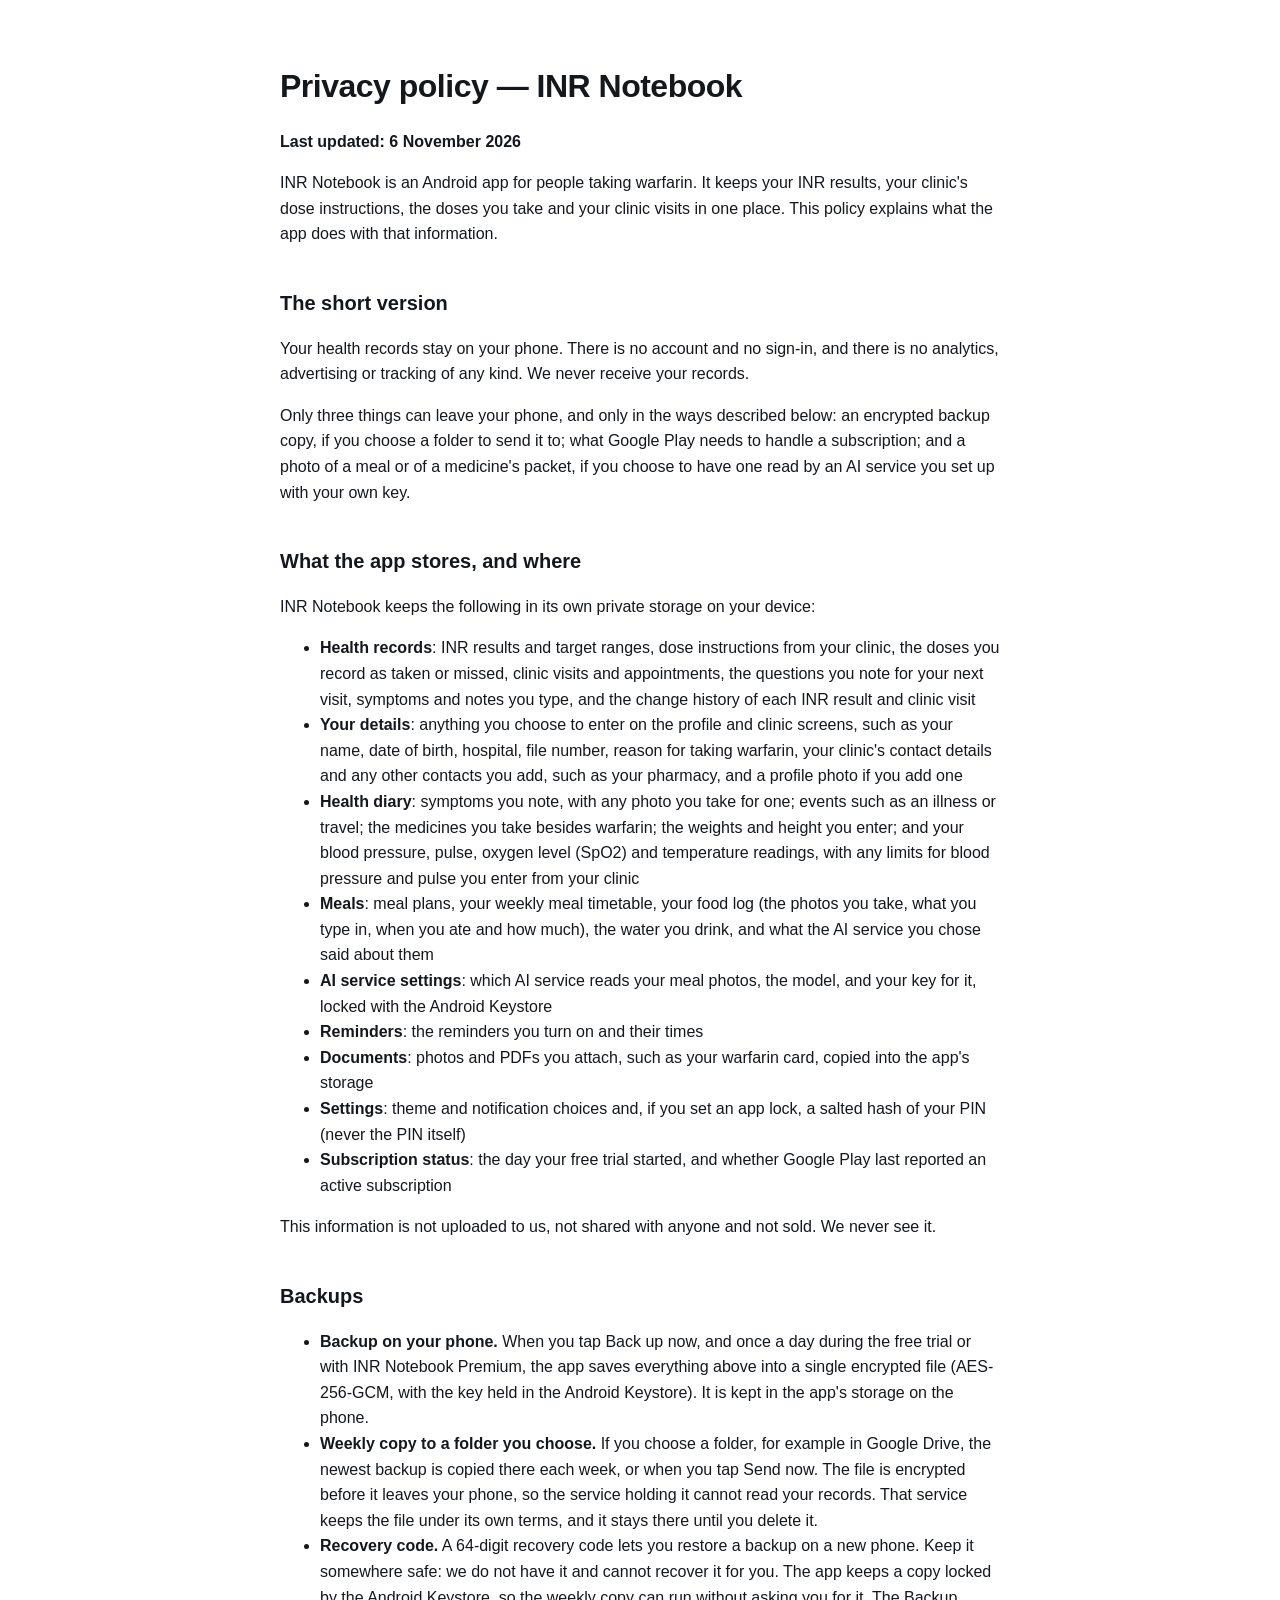
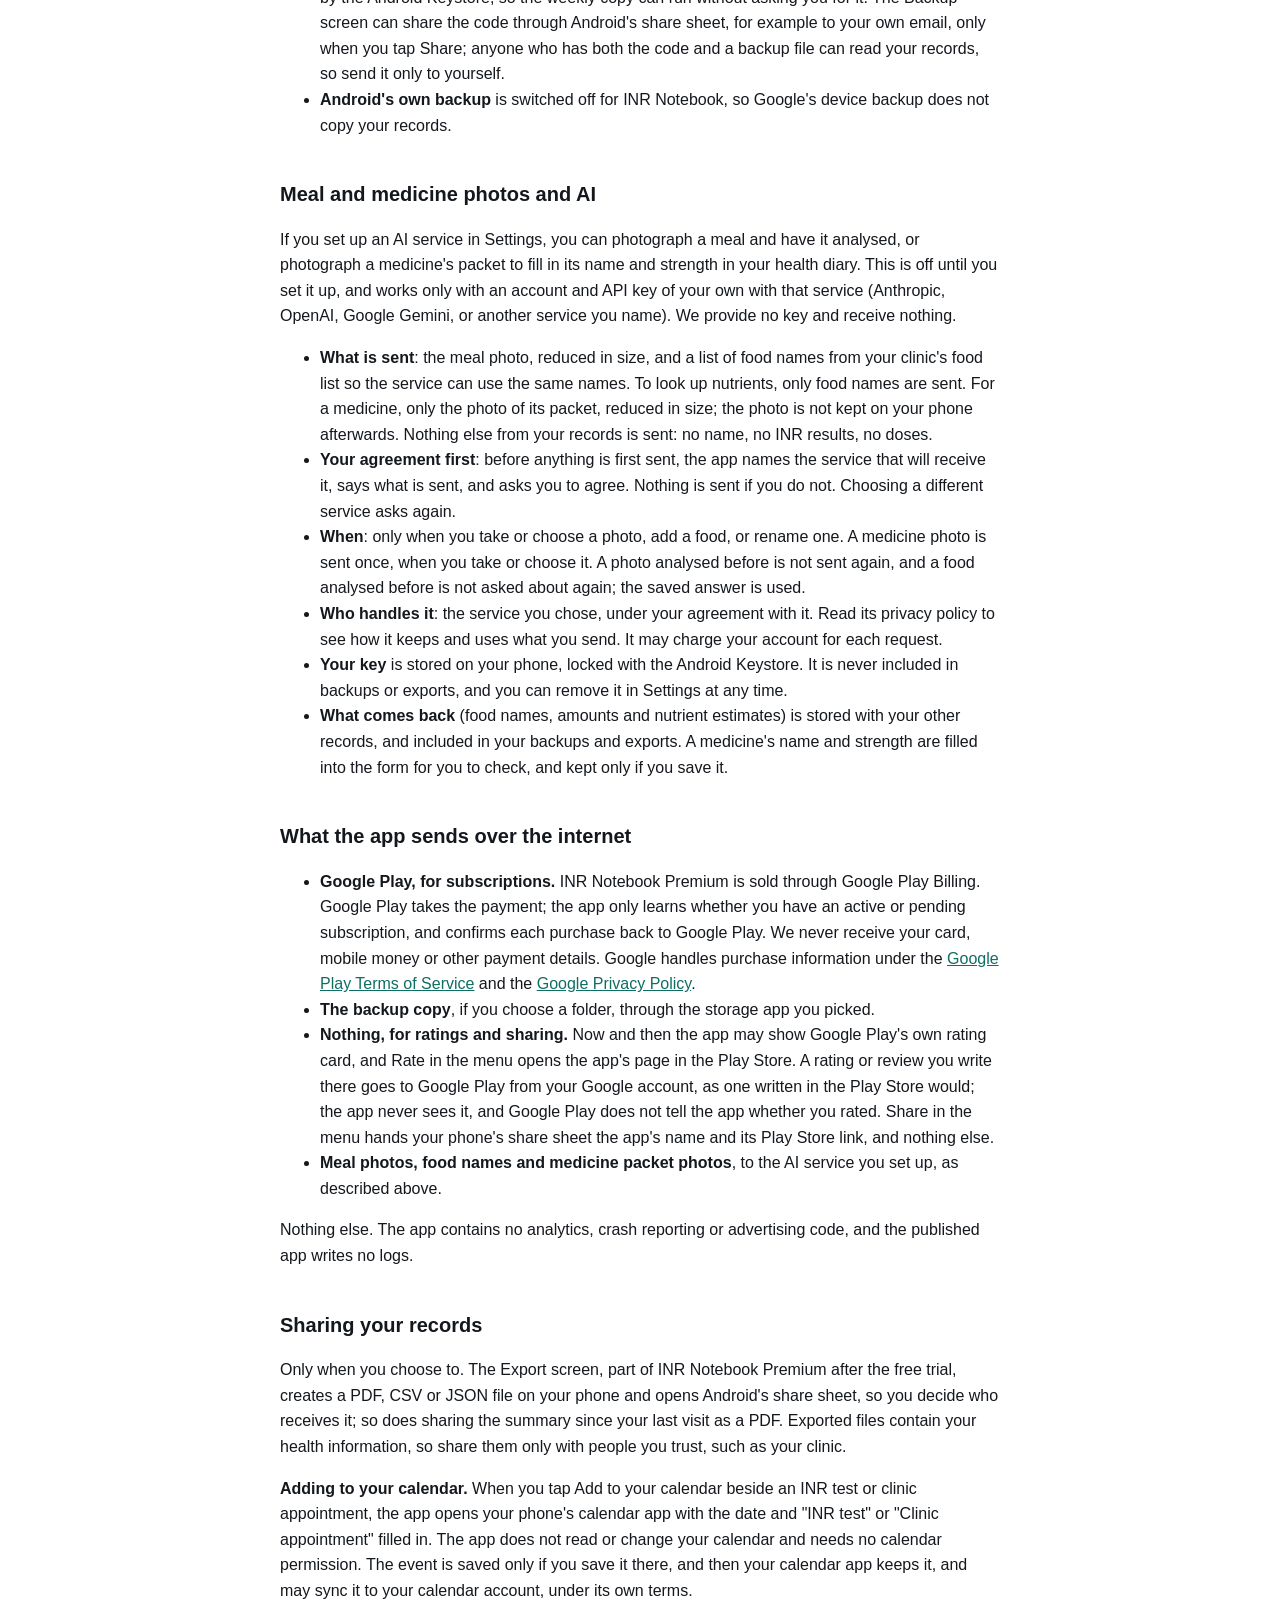
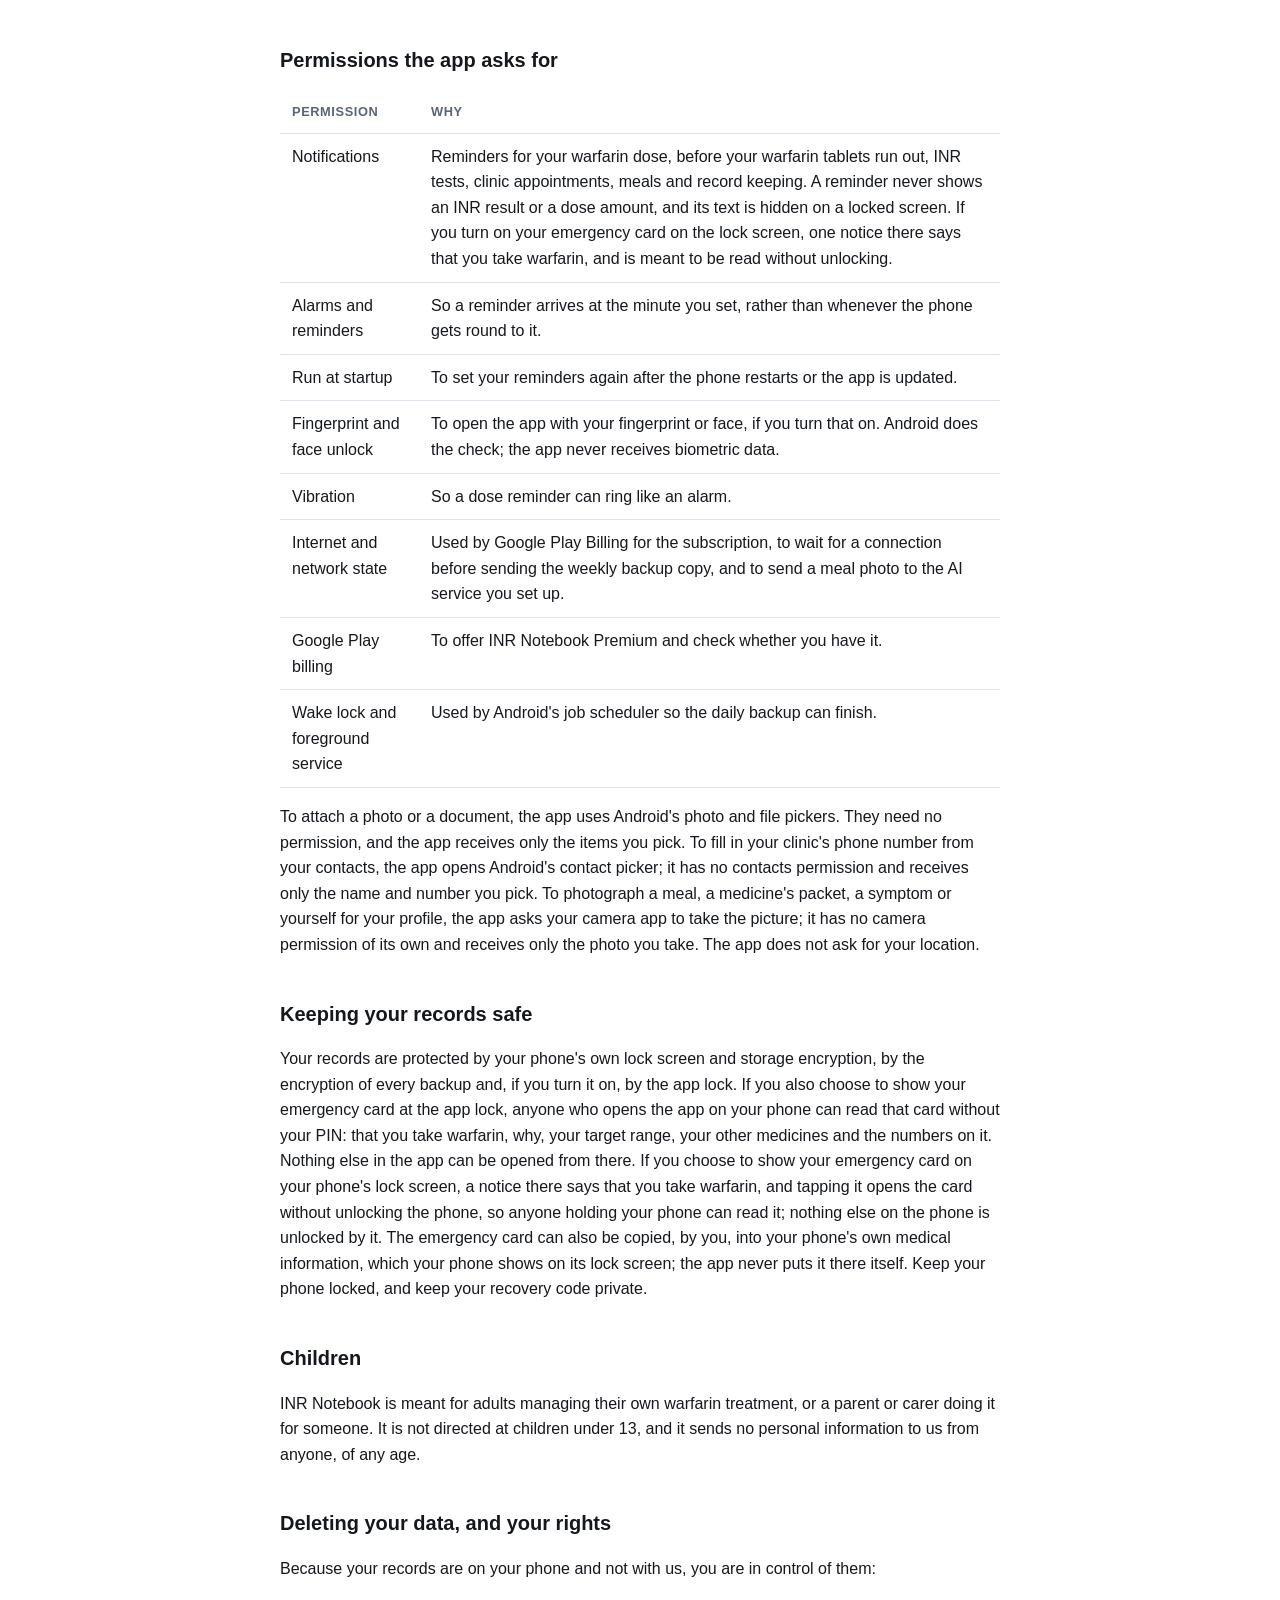
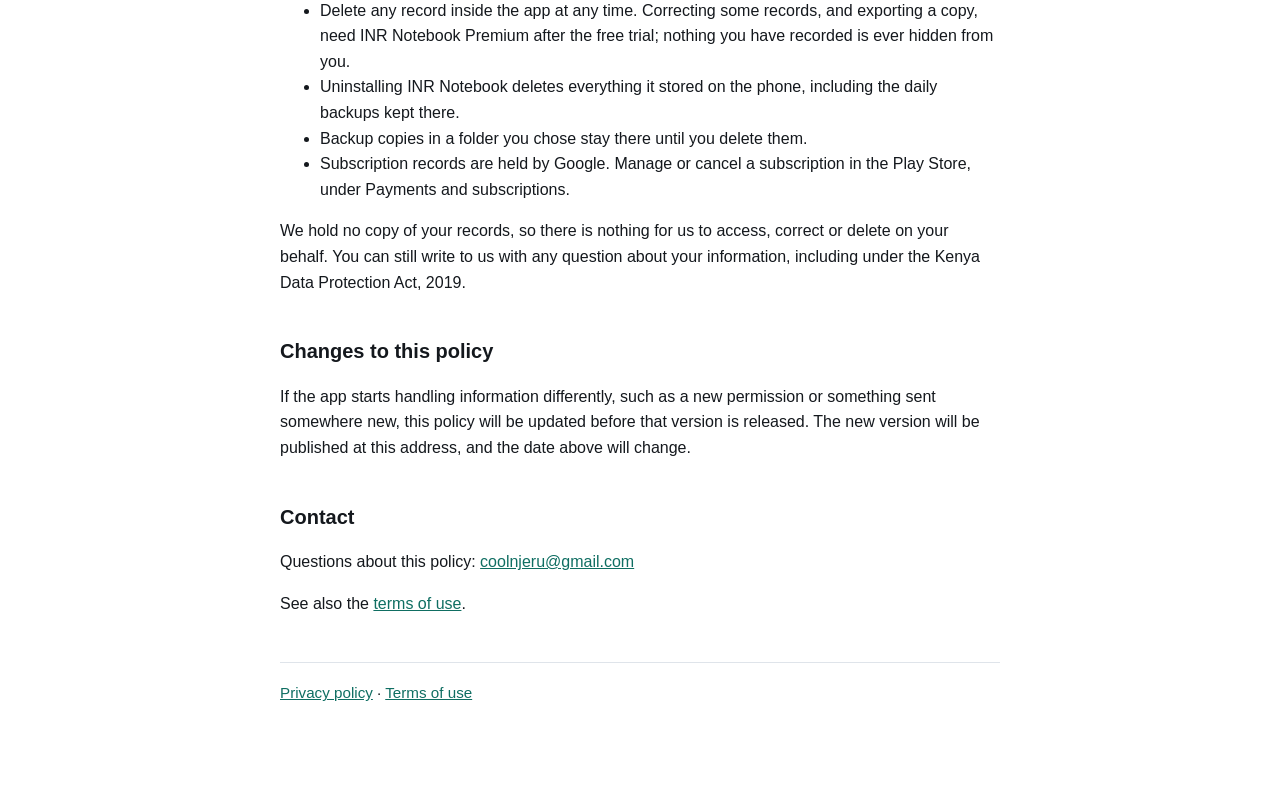
==== commit cd57099a: "Add SpO2 and temperature to the health diary, and date both pages 6 November" ====
--- a/index.html
+++ b/index.html
@@ -29,14 +29,14 @@
 </head>
 <body>
 <h1>Privacy policy — INR Notebook</h1>
-<p><strong>Last updated: 27 October 2026</strong></p>
+<p><strong>Last updated: 6 November 2026</strong></p>
 <p>INR Notebook is an Android app for people taking warfarin. It keeps your INR results, your clinic's dose instructions, the doses you take and your clinic visits in one place. This policy explains what the app does with that information.</p>
 <h2>The short version</h2>
 <p>Your health records stay on your phone. There is no account and no sign-in, and there is no analytics, advertising or tracking of any kind. We never receive your records.</p>
 <p>Only three things can leave your phone, and only in the ways described below: an encrypted backup copy, if you choose a folder to send it to; what Google Play needs to handle a subscription; and a photo of a meal or of a medicine's packet, if you choose to have one read by an AI service you set up with your own key.</p>
 <h2>What the app stores, and where</h2>
 <p>INR Notebook keeps the following in its own private storage on your device:</p>
-<ul><li><strong>Health records</strong>: INR results and target ranges, dose instructions from your clinic, the doses you record as taken or missed, clinic visits and appointments, the questions you note for your next visit, symptoms and notes you type, and the change history of each INR result and clinic visit</li><li><strong>Your details</strong>: anything you choose to enter on the profile and clinic screens, such as your name, date of birth, hospital, file number, reason for taking warfarin, your clinic's contact details and any other contacts you add, such as your pharmacy, and a profile photo if you add one</li><li><strong>Health diary</strong>: symptoms you note, with any photo you take for one; events such as an illness or travel; the medicines you take besides warfarin; the weights and height you enter; and your blood pressure and pulse readings, with any limits for them you enter from your clinic</li><li><strong>Meals</strong>: meal plans, your weekly meal timetable, your food log (the photos you take, what you type in, when you ate and how much), the water you drink, and what the AI service you chose said about them</li><li><strong>AI service settings</strong>: which AI service reads your meal photos, the model, and your key for it, locked with the Android Keystore</li><li><strong>Reminders</strong>: the reminders you turn on and their times</li><li><strong>Documents</strong>: photos and PDFs you attach, such as your warfarin card, copied into the app's storage</li><li><strong>Settings</strong>: theme and notification choices and, if you set an app lock, a salted hash of your PIN (never the PIN itself)</li><li><strong>Subscription status</strong>: the day your free trial started, and whether Google Play last reported an active subscription</li></ul>
+<ul><li><strong>Health records</strong>: INR results and target ranges, dose instructions from your clinic, the doses you record as taken or missed, clinic visits and appointments, the questions you note for your next visit, symptoms and notes you type, and the change history of each INR result and clinic visit</li><li><strong>Your details</strong>: anything you choose to enter on the profile and clinic screens, such as your name, date of birth, hospital, file number, reason for taking warfarin, your clinic's contact details and any other contacts you add, such as your pharmacy, and a profile photo if you add one</li><li><strong>Health diary</strong>: symptoms you note, with any photo you take for one; events such as an illness or travel; the medicines you take besides warfarin; the weights and height you enter; and your blood pressure, pulse, oxygen level (SpO2) and temperature readings, with any limits for blood pressure and pulse you enter from your clinic</li><li><strong>Meals</strong>: meal plans, your weekly meal timetable, your food log (the photos you take, what you type in, when you ate and how much), the water you drink, and what the AI service you chose said about them</li><li><strong>AI service settings</strong>: which AI service reads your meal photos, the model, and your key for it, locked with the Android Keystore</li><li><strong>Reminders</strong>: the reminders you turn on and their times</li><li><strong>Documents</strong>: photos and PDFs you attach, such as your warfarin card, copied into the app's storage</li><li><strong>Settings</strong>: theme and notification choices and, if you set an app lock, a salted hash of your PIN (never the PIN itself)</li><li><strong>Subscription status</strong>: the day your free trial started, and whether Google Play last reported an active subscription</li></ul>
 <p>This information is not uploaded to us, not shared with anyone and not sold. We never see it.</p>
 <h2>Backups</h2>
 <ul><li><strong>Backup on your phone.</strong> When you tap Back up now, and once a day during the free trial or with INR Notebook Premium, the app saves everything above into a single encrypted file (AES-256-GCM, with the key held in the Android Keystore). It is kept in the app's storage on the phone.</li><li><strong>Weekly copy to a folder you choose.</strong> If you choose a folder, for example in Google Drive, the newest backup is copied there each week, or when you tap Send now. The file is encrypted before it leaves your phone, so the service holding it cannot read your records. That service keeps the file under its own terms, and it stays there until you delete it.</li><li><strong>Recovery code.</strong> A 64-digit recovery code lets you restore a backup on a new phone. Keep it somewhere safe: we do not have it and cannot recover it for you. The app keeps a copy locked by the Android Keystore, so the weekly copy can run without asking you for it. The Backup screen can share the code through Android's share sheet, for example to your own email, only when you tap Share; anyone who has both the code and a backup file can read your records, so send it only to yourself.</li><li><strong>Android's own backup</strong> is switched off for INR Notebook, so Google's device backup does not copy your records.</li></ul>
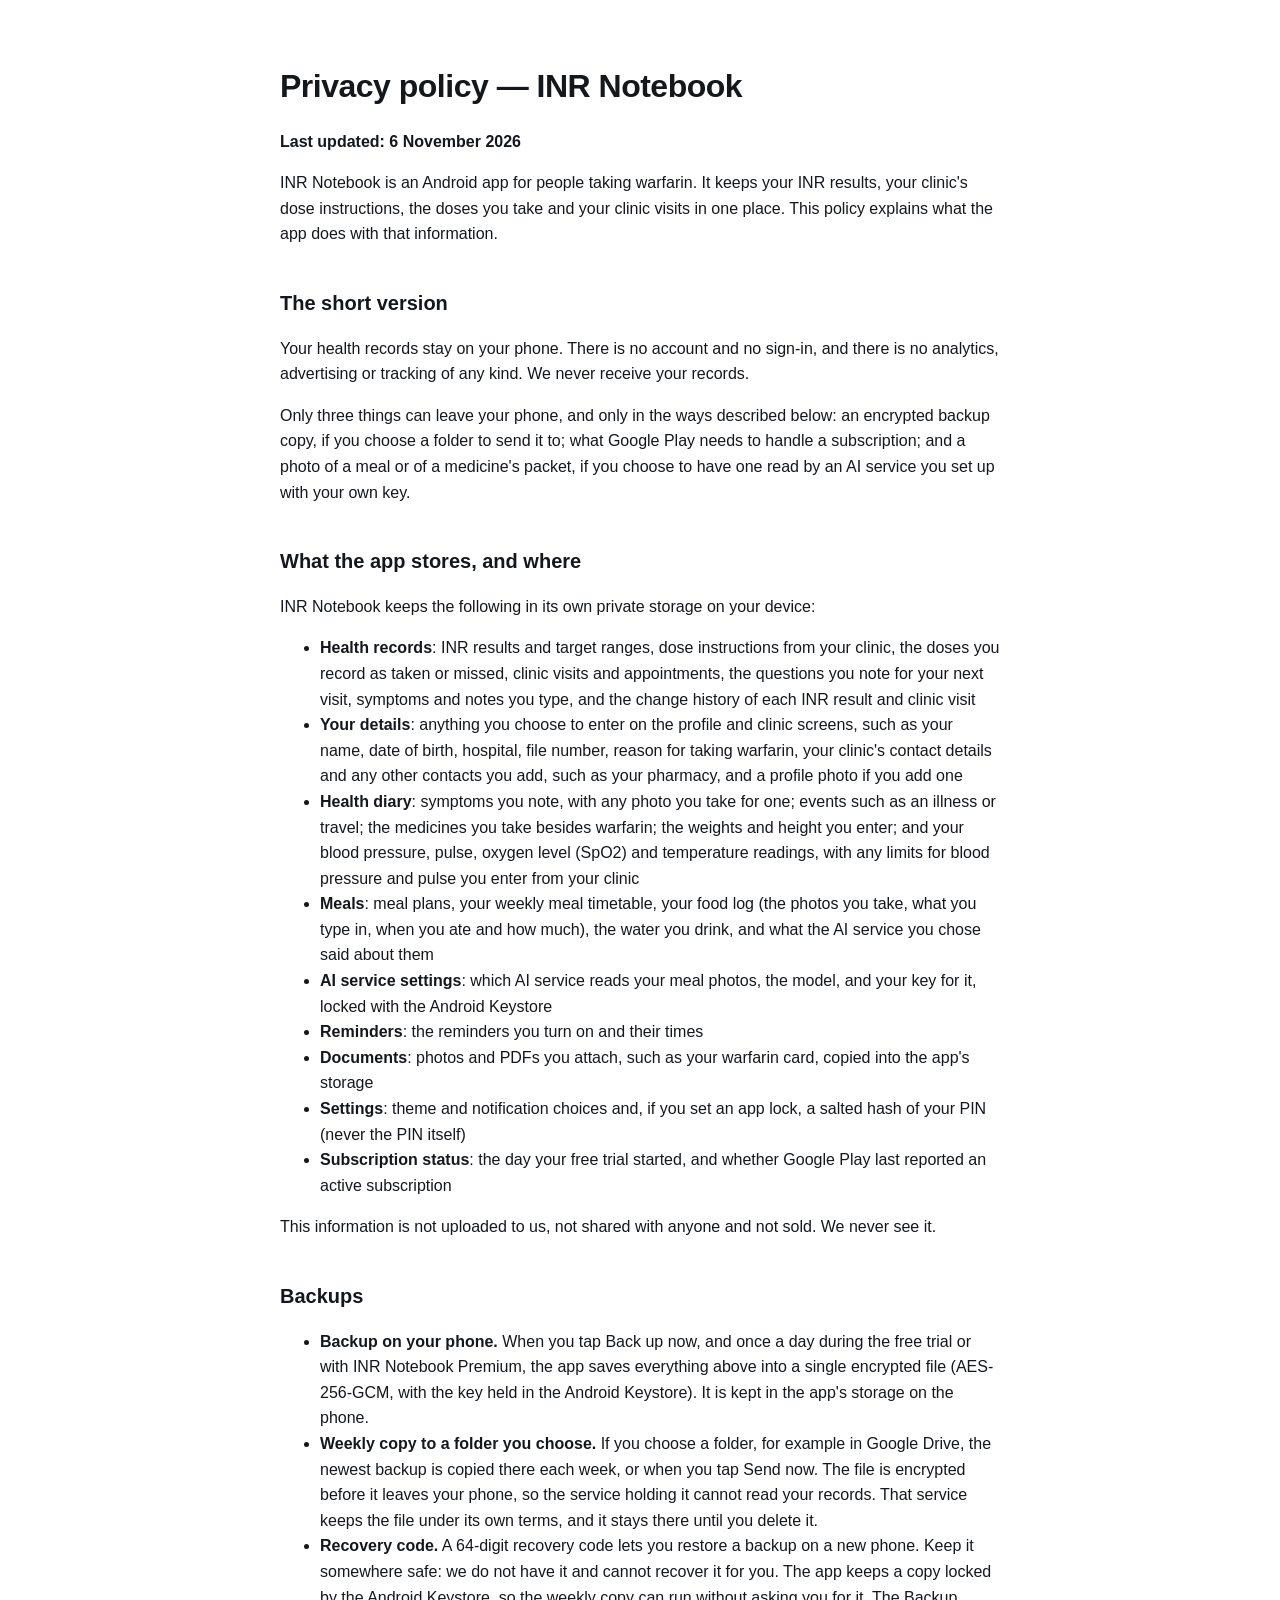
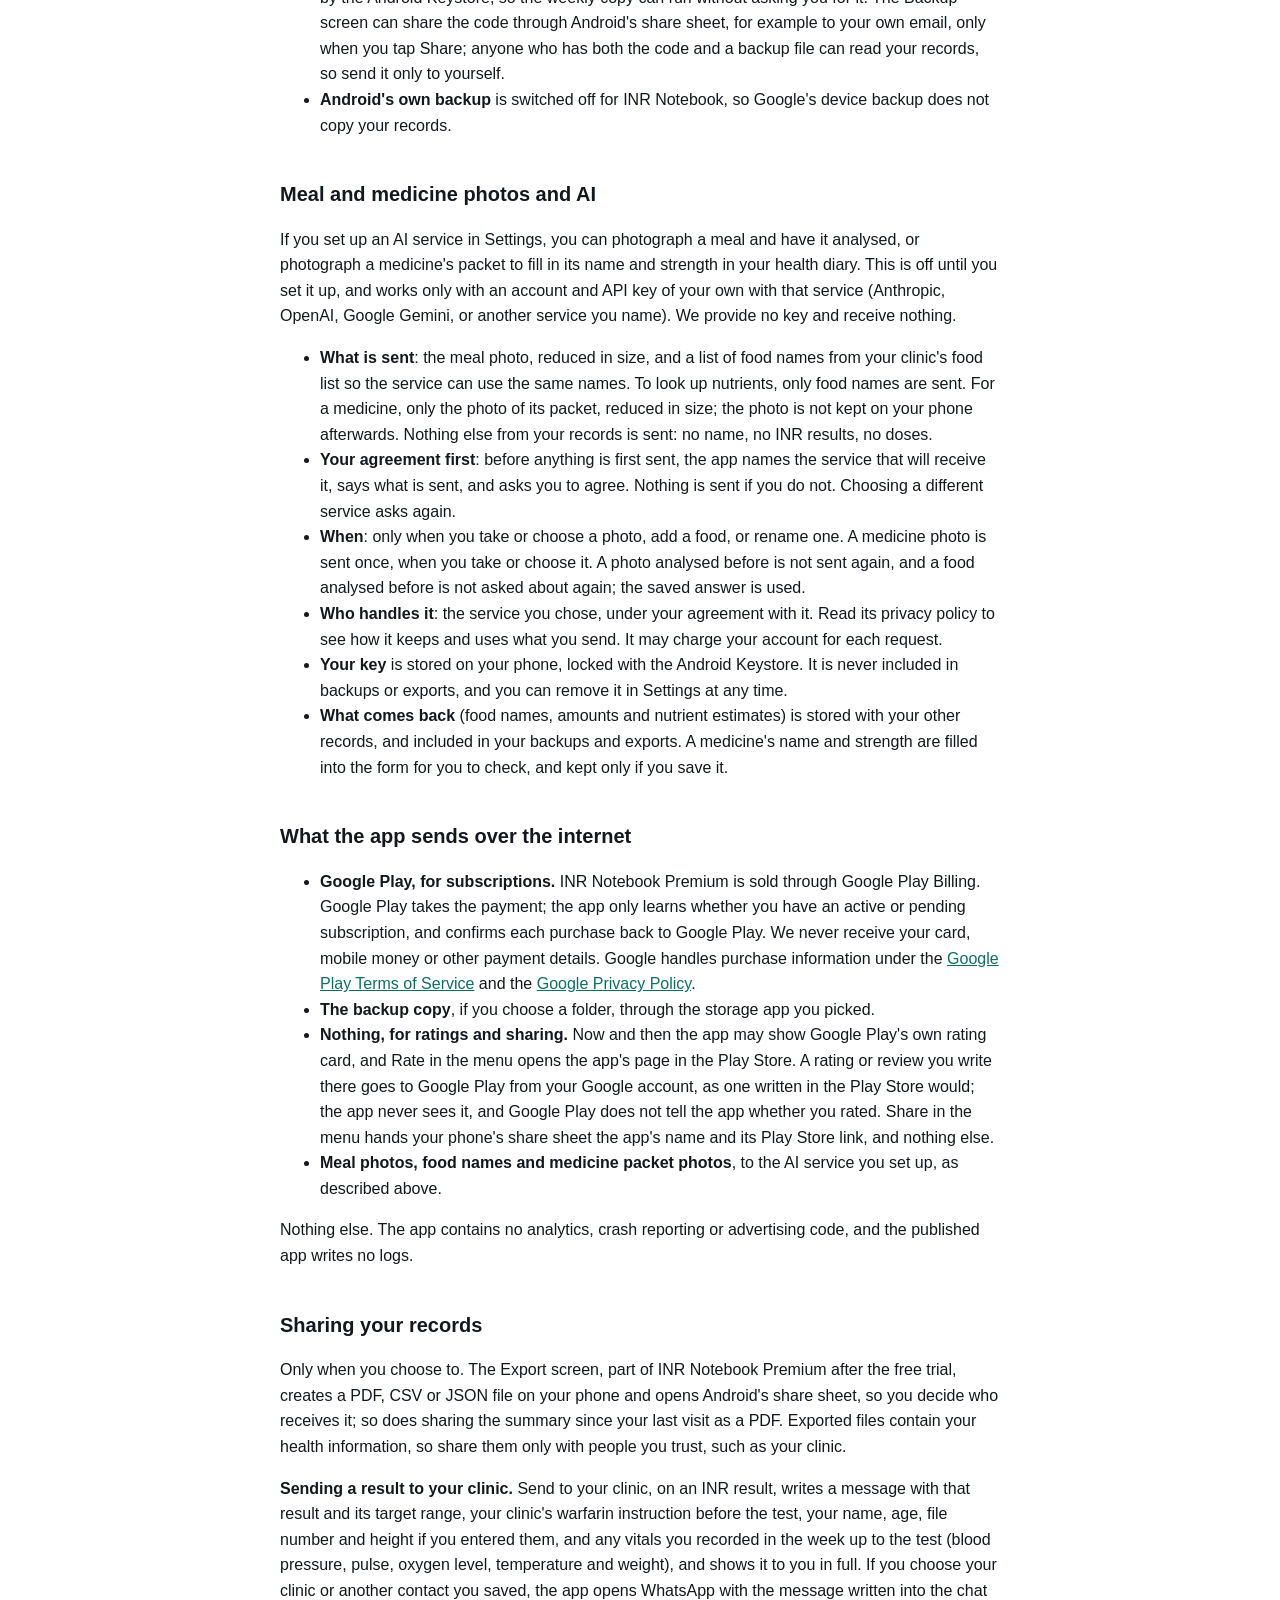
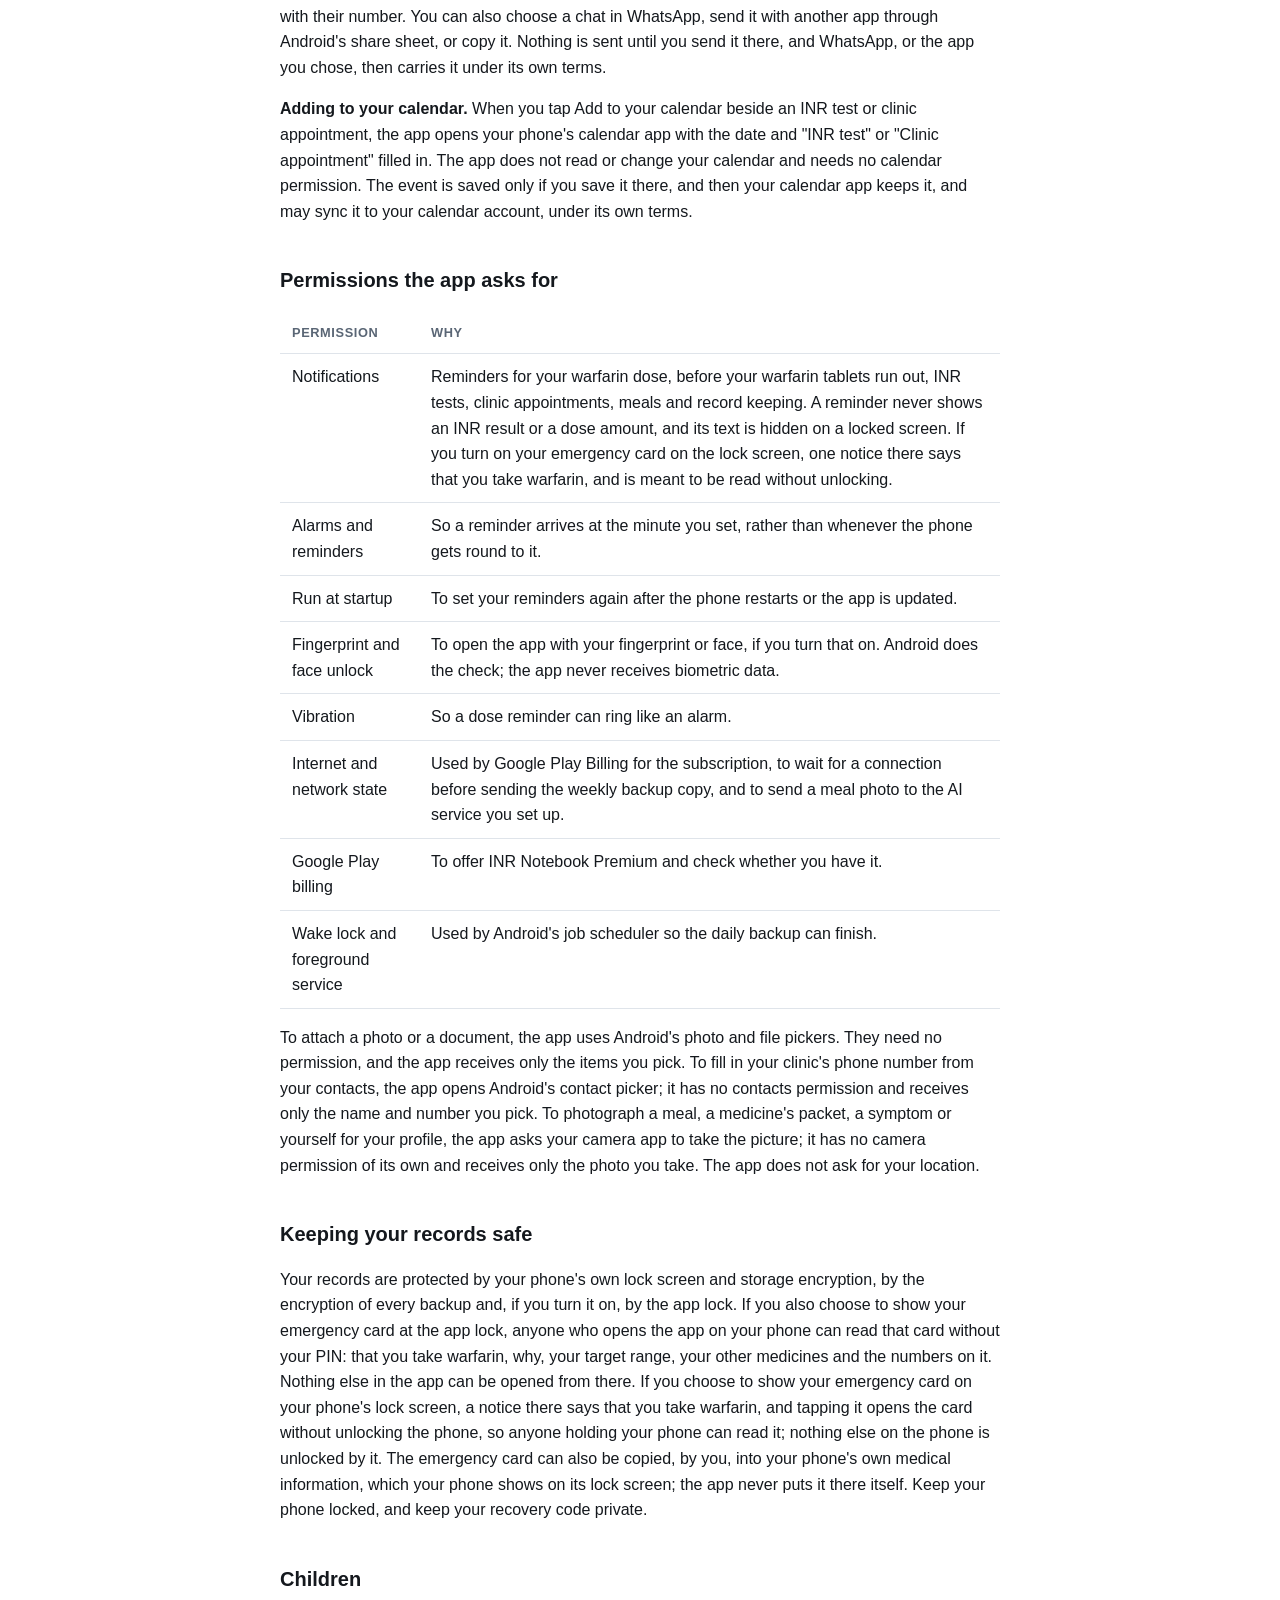
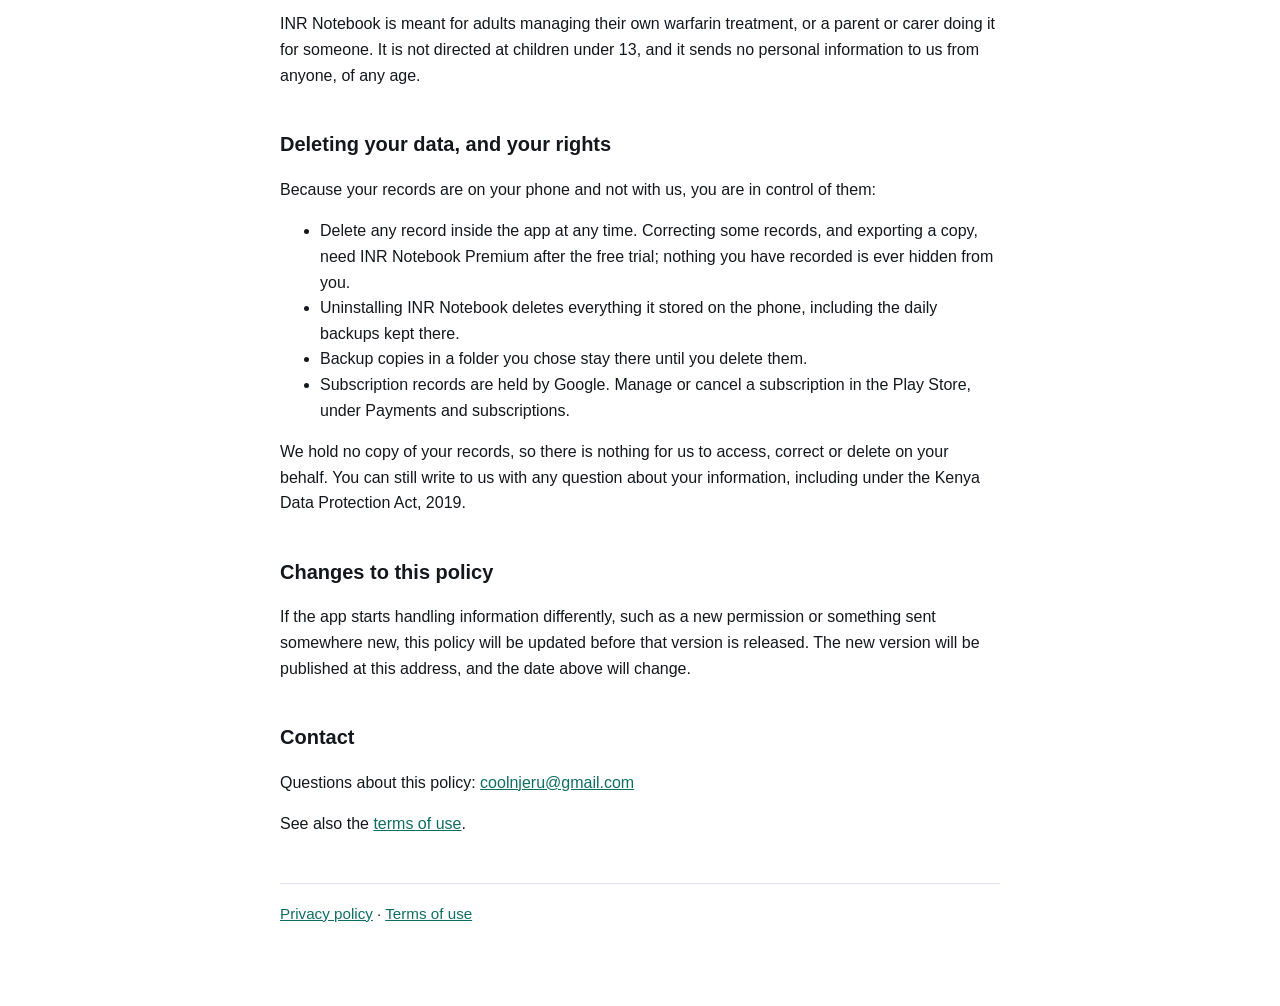
==== commit ef3bfe4b: "Say what sending a result to the clinic includes, in the privacy policy Send to your clinic, on an I" ====
--- a/index.html
+++ b/index.html
@@ -48,6 +48,7 @@
 <p>Nothing else. The app contains no analytics, crash reporting or advertising code, and the published app writes no logs.</p>
 <h2>Sharing your records</h2>
 <p>Only when you choose to. The Export screen, part of INR Notebook Premium after the free trial, creates a PDF, CSV or JSON file on your phone and opens Android's share sheet, so you decide who receives it; so does sharing the summary since your last visit as a PDF. Exported files contain your health information, so share them only with people you trust, such as your clinic.</p>
+<p><strong>Sending a result to your clinic.</strong> Send to your clinic, on an INR result, writes a message with that result and its target range, your clinic's warfarin instruction before the test, your name, age, file number and height if you entered them, and any vitals you recorded in the week up to the test (blood pressure, pulse, oxygen level, temperature and weight), and shows it to you in full. If you choose your clinic or another contact you saved, the app opens WhatsApp with the message written into the chat with their number. You can also choose a chat in WhatsApp, send it with another app through Android's share sheet, or copy it. Nothing is sent until you send it there, and WhatsApp, or the app you chose, then carries it under its own terms.</p>
 <p><strong>Adding to your calendar.</strong> When you tap Add to your calendar beside an INR test or clinic appointment, the app opens your phone's calendar app with the date and "INR test" or "Clinic appointment" filled in. The app does not read or change your calendar and needs no calendar permission. The event is saved only if you save it there, and then your calendar app keeps it, and may sync it to your calendar account, under its own terms.</p>
 <h2>Permissions the app asks for</h2>
 <table><thead><tr><th>Permission</th><th>Why</th></tr></thead><tbody>
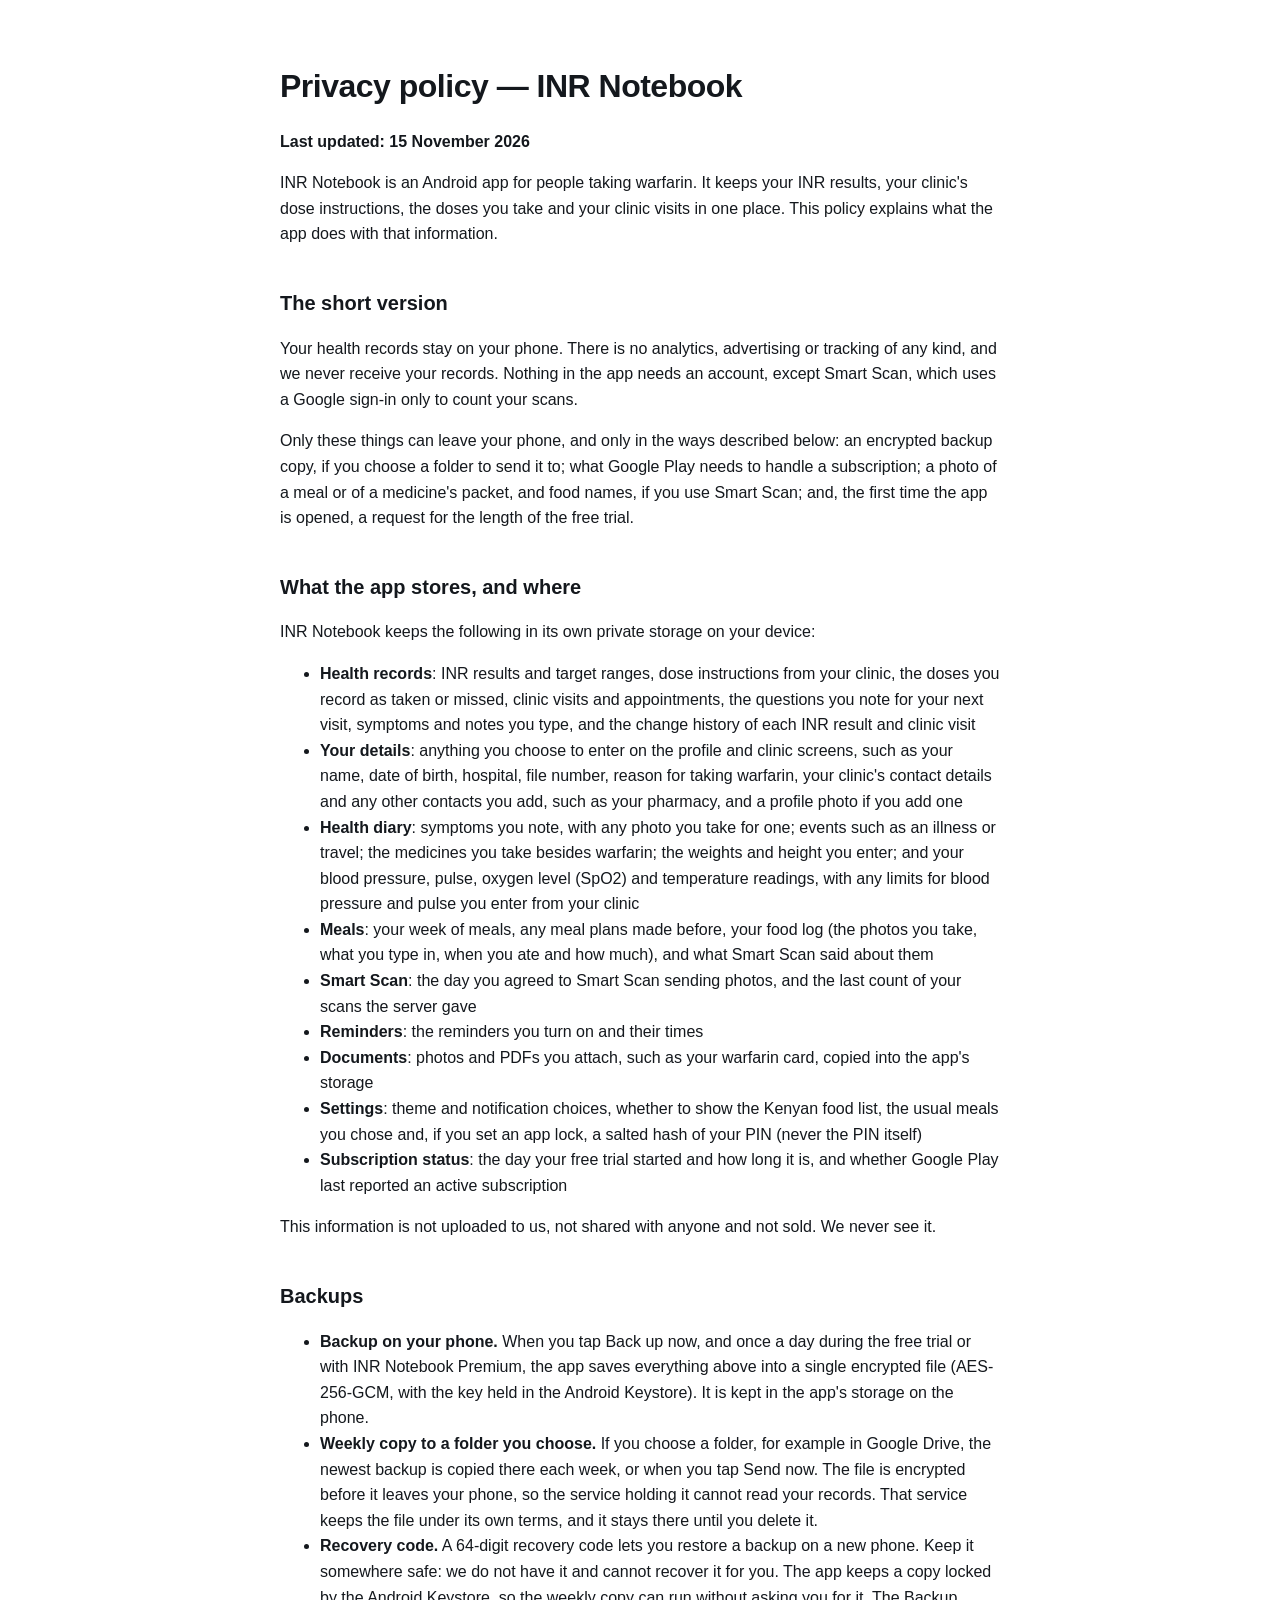
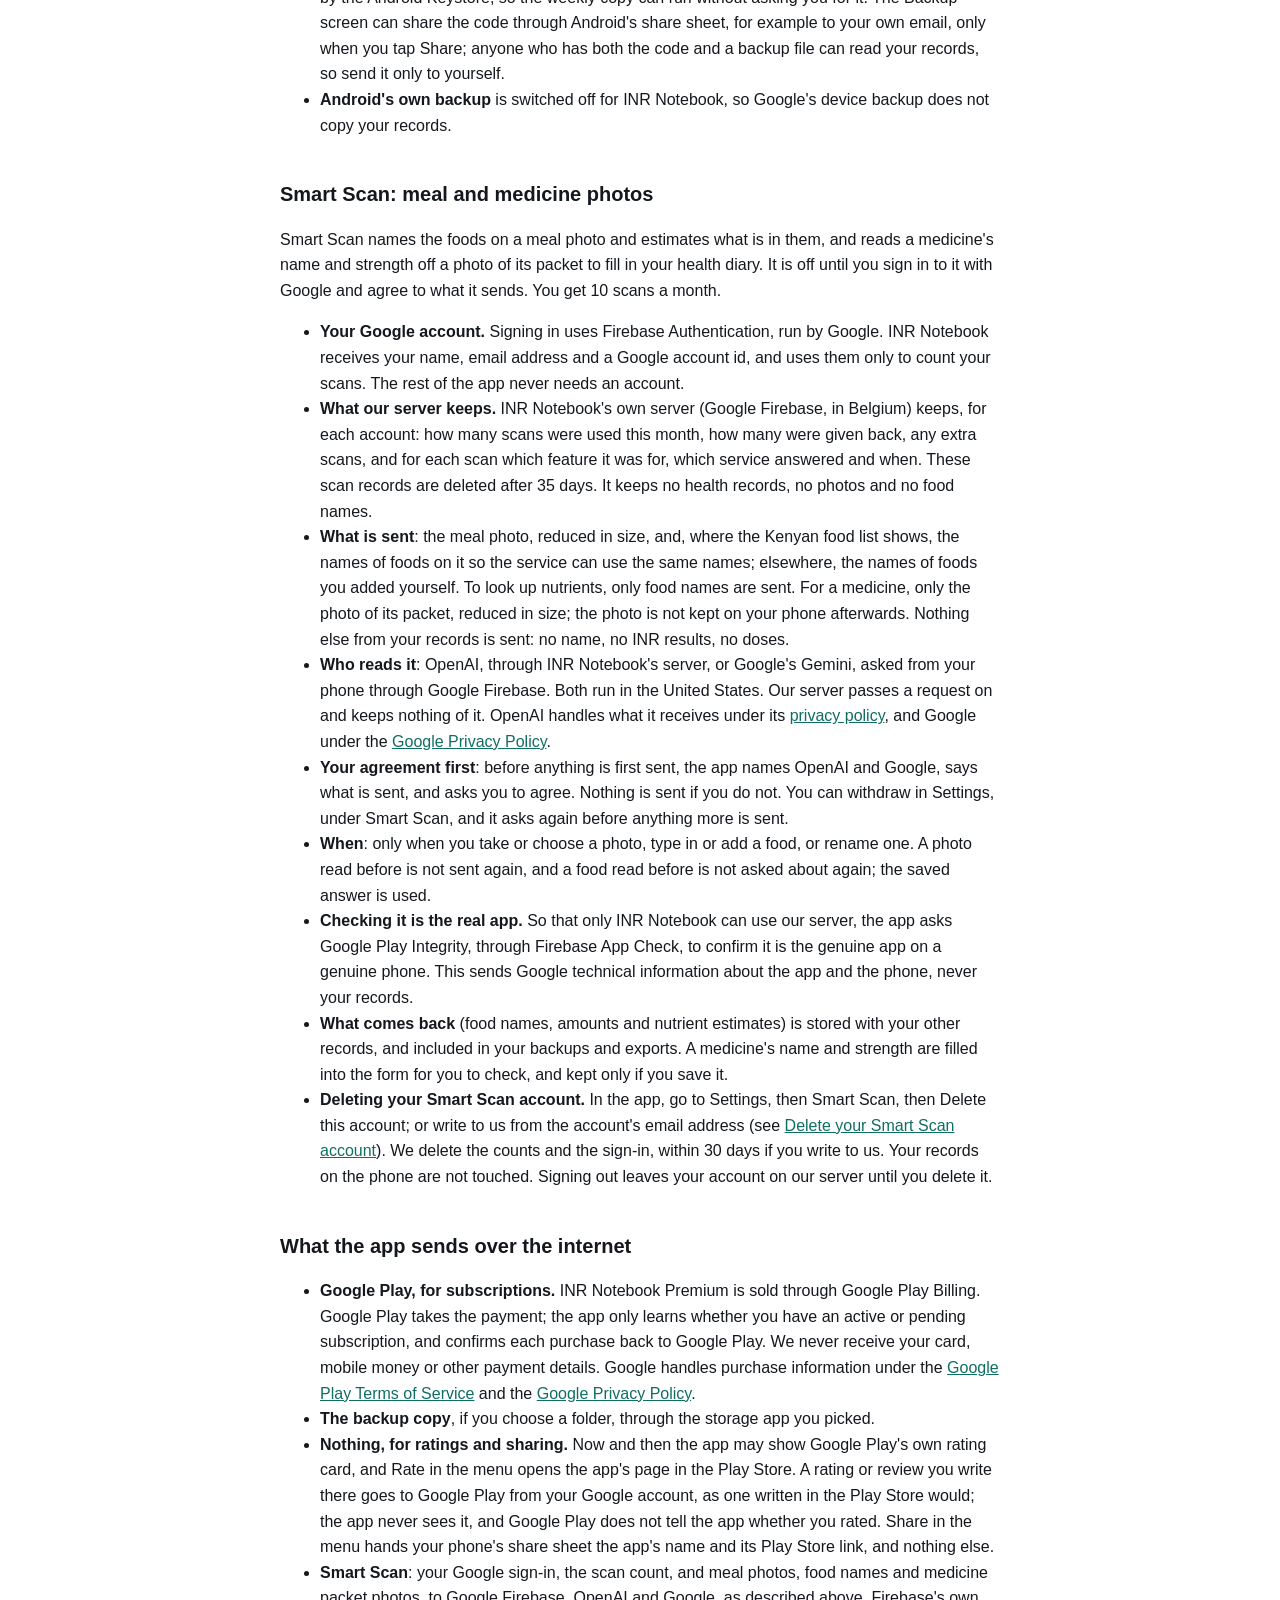
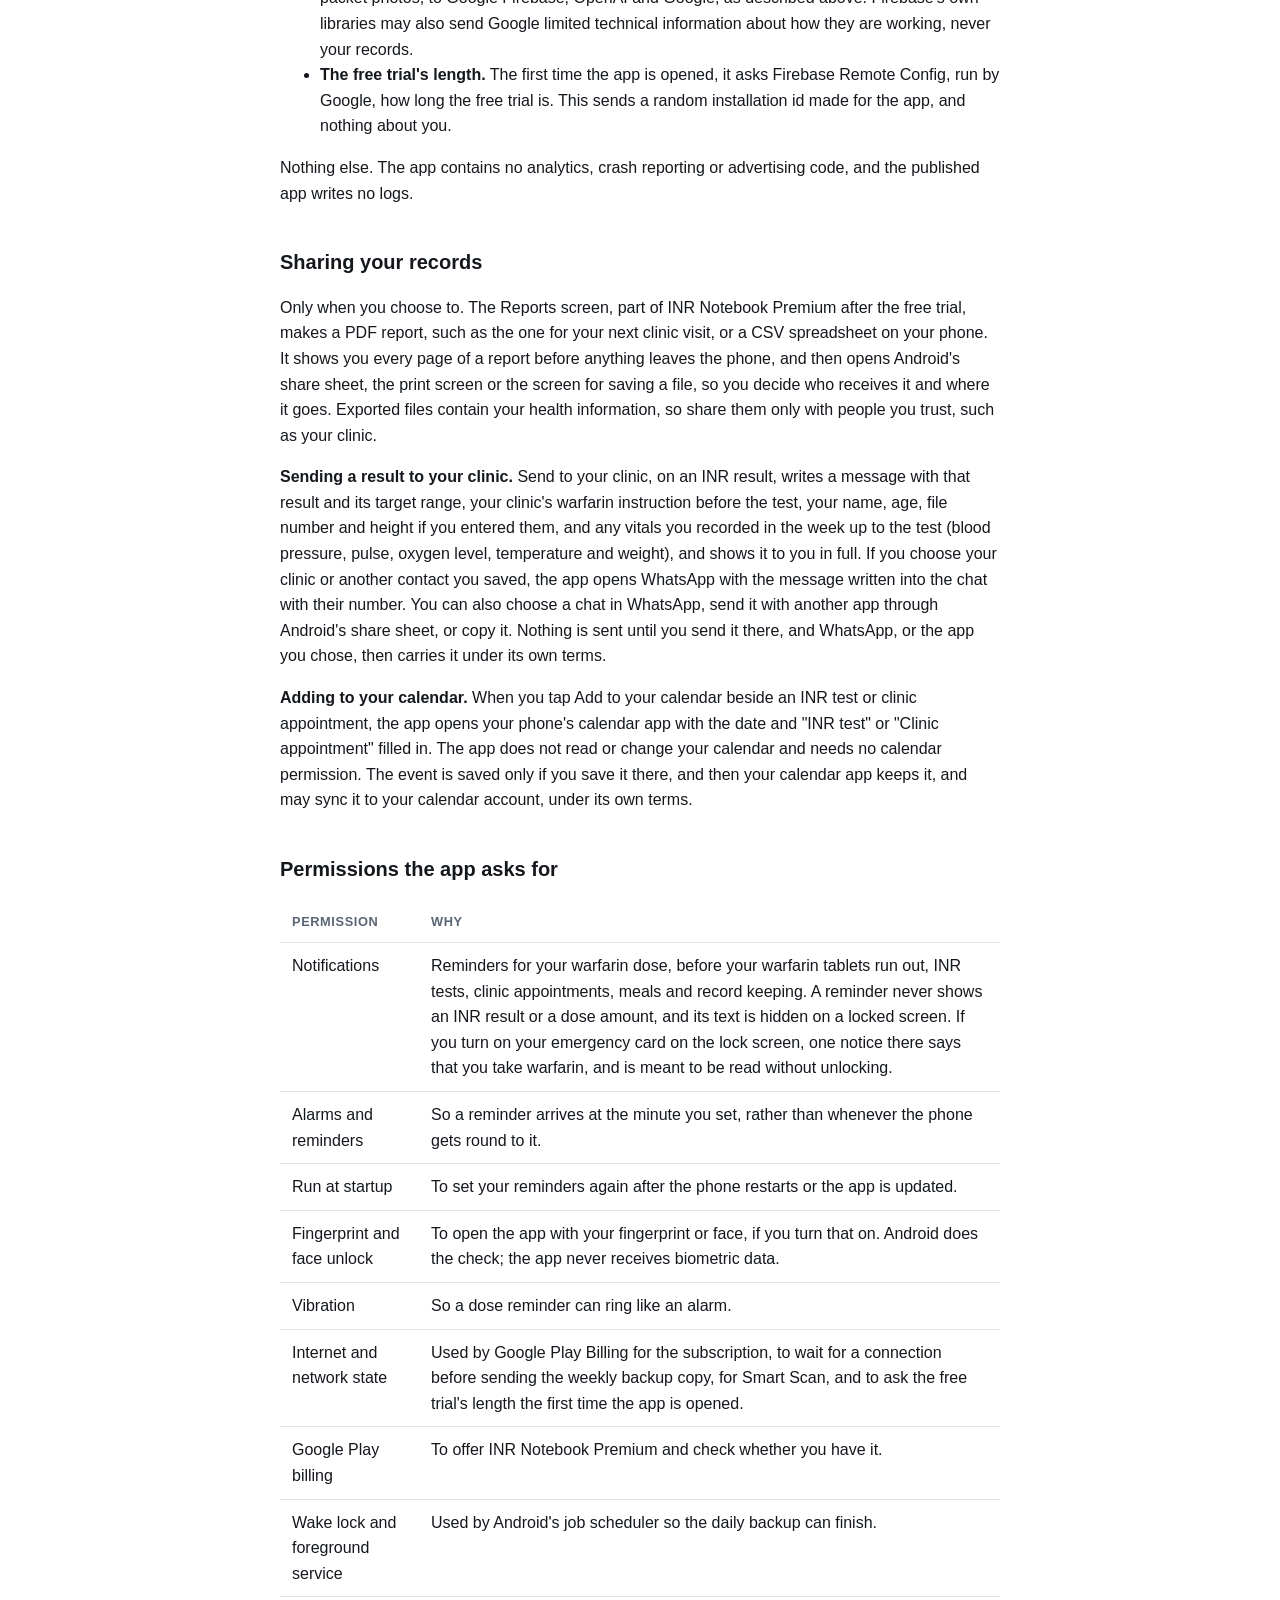
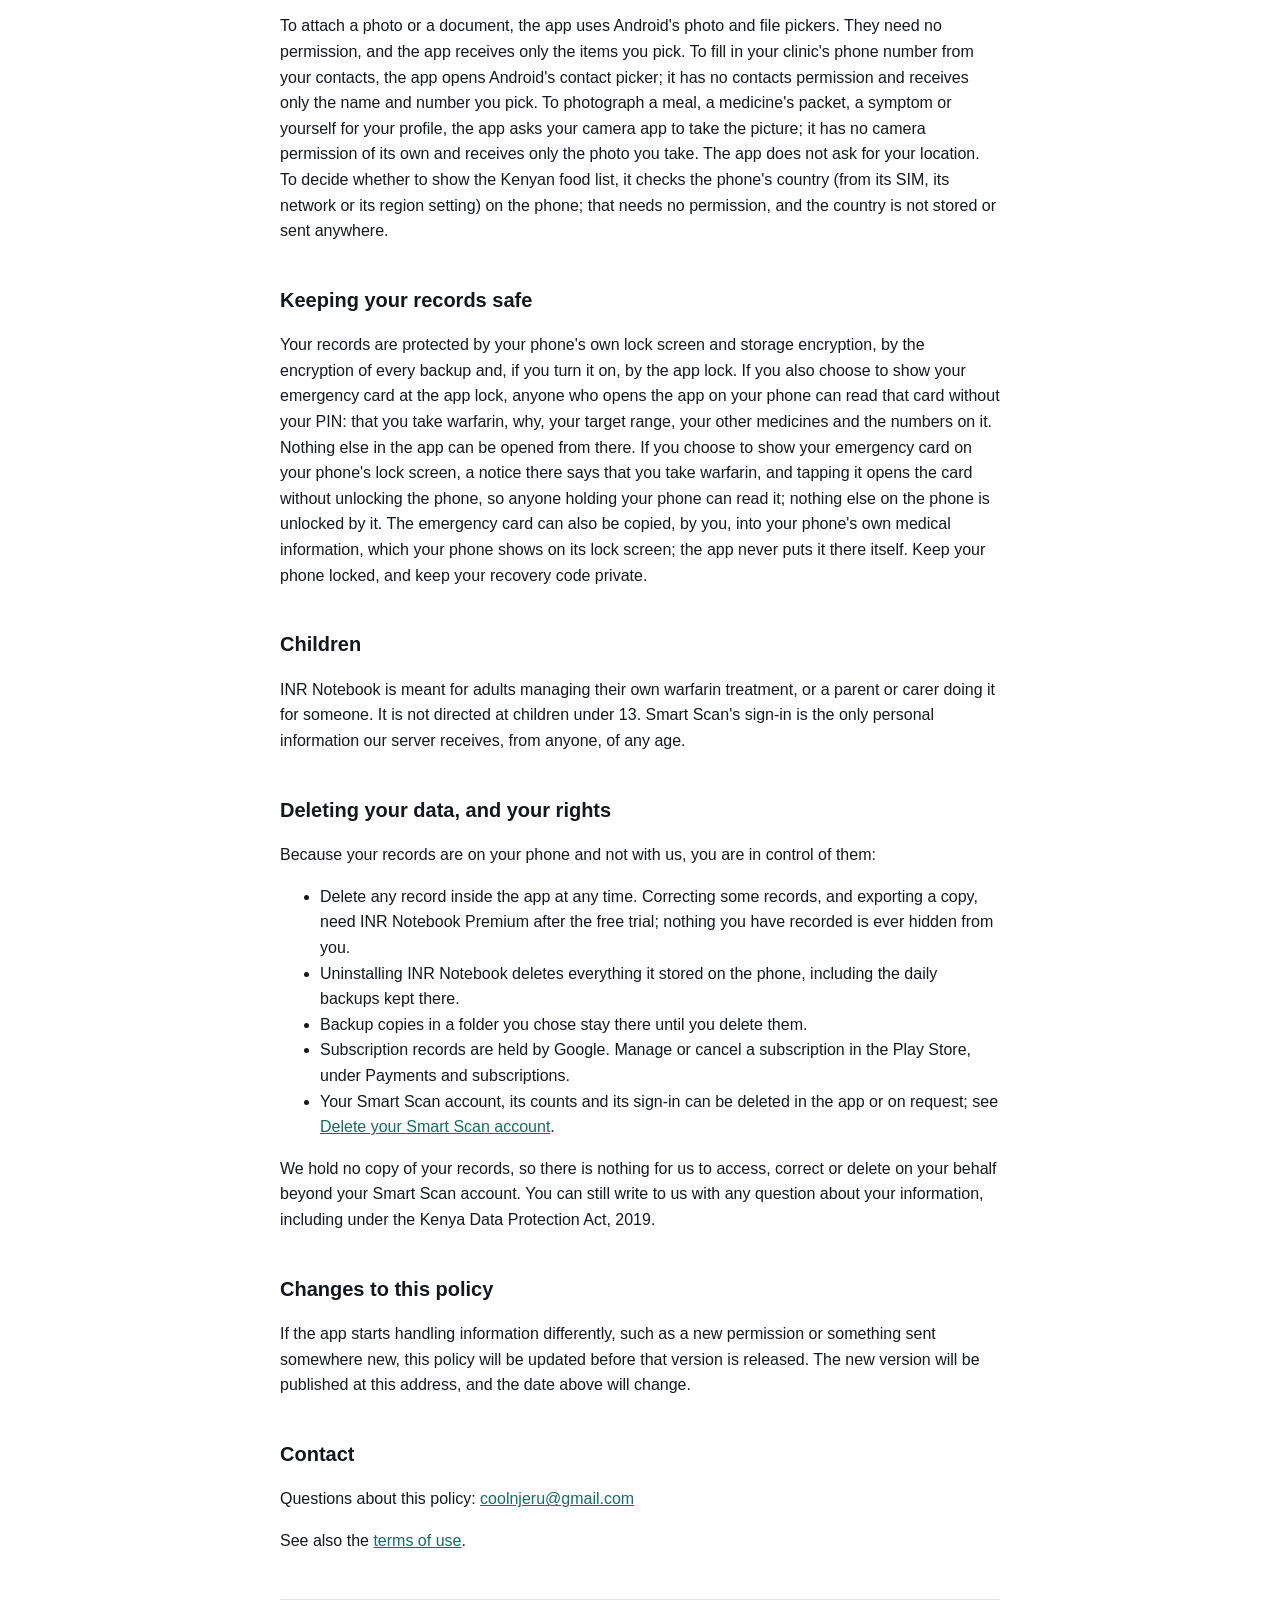
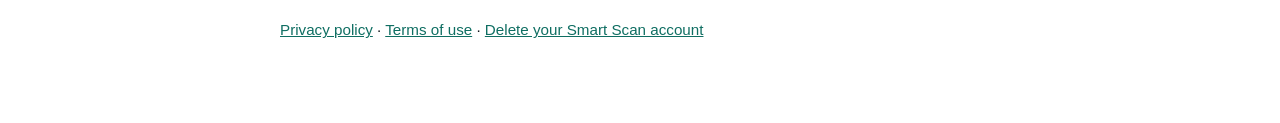
==== commit a7599955: "2.0: Smart Scan in the privacy policy and terms, a page to delete its account, and the website The p" ====
--- a/index.html
+++ b/index.html
@@ -29,25 +29,25 @@
 </head>
 <body>
 <h1>Privacy policy — INR Notebook</h1>
-<p><strong>Last updated: 6 November 2026</strong></p>
+<p><strong>Last updated: 15 November 2026</strong></p>
 <p>INR Notebook is an Android app for people taking warfarin. It keeps your INR results, your clinic's dose instructions, the doses you take and your clinic visits in one place. This policy explains what the app does with that information.</p>
 <h2>The short version</h2>
-<p>Your health records stay on your phone. There is no account and no sign-in, and there is no analytics, advertising or tracking of any kind. We never receive your records.</p>
-<p>Only three things can leave your phone, and only in the ways described below: an encrypted backup copy, if you choose a folder to send it to; what Google Play needs to handle a subscription; and a photo of a meal or of a medicine's packet, if you choose to have one read by an AI service you set up with your own key.</p>
+<p>Your health records stay on your phone. There is no analytics, advertising or tracking of any kind, and we never receive your records. Nothing in the app needs an account, except Smart Scan, which uses a Google sign-in only to count your scans.</p>
+<p>Only these things can leave your phone, and only in the ways described below: an encrypted backup copy, if you choose a folder to send it to; what Google Play needs to handle a subscription; a photo of a meal or of a medicine's packet, and food names, if you use Smart Scan; and, the first time the app is opened, a request for the length of the free trial.</p>
 <h2>What the app stores, and where</h2>
 <p>INR Notebook keeps the following in its own private storage on your device:</p>
-<ul><li><strong>Health records</strong>: INR results and target ranges, dose instructions from your clinic, the doses you record as taken or missed, clinic visits and appointments, the questions you note for your next visit, symptoms and notes you type, and the change history of each INR result and clinic visit</li><li><strong>Your details</strong>: anything you choose to enter on the profile and clinic screens, such as your name, date of birth, hospital, file number, reason for taking warfarin, your clinic's contact details and any other contacts you add, such as your pharmacy, and a profile photo if you add one</li><li><strong>Health diary</strong>: symptoms you note, with any photo you take for one; events such as an illness or travel; the medicines you take besides warfarin; the weights and height you enter; and your blood pressure, pulse, oxygen level (SpO2) and temperature readings, with any limits for blood pressure and pulse you enter from your clinic</li><li><strong>Meals</strong>: meal plans, your weekly meal timetable, your food log (the photos you take, what you type in, when you ate and how much), the water you drink, and what the AI service you chose said about them</li><li><strong>AI service settings</strong>: which AI service reads your meal photos, the model, and your key for it, locked with the Android Keystore</li><li><strong>Reminders</strong>: the reminders you turn on and their times</li><li><strong>Documents</strong>: photos and PDFs you attach, such as your warfarin card, copied into the app's storage</li><li><strong>Settings</strong>: theme and notification choices and, if you set an app lock, a salted hash of your PIN (never the PIN itself)</li><li><strong>Subscription status</strong>: the day your free trial started, and whether Google Play last reported an active subscription</li></ul>
+<ul><li><strong>Health records</strong>: INR results and target ranges, dose instructions from your clinic, the doses you record as taken or missed, clinic visits and appointments, the questions you note for your next visit, symptoms and notes you type, and the change history of each INR result and clinic visit</li><li><strong>Your details</strong>: anything you choose to enter on the profile and clinic screens, such as your name, date of birth, hospital, file number, reason for taking warfarin, your clinic's contact details and any other contacts you add, such as your pharmacy, and a profile photo if you add one</li><li><strong>Health diary</strong>: symptoms you note, with any photo you take for one; events such as an illness or travel; the medicines you take besides warfarin; the weights and height you enter; and your blood pressure, pulse, oxygen level (SpO2) and temperature readings, with any limits for blood pressure and pulse you enter from your clinic</li><li><strong>Meals</strong>: your week of meals, any meal plans made before, your food log (the photos you take, what you type in, when you ate and how much), and what Smart Scan said about them</li><li><strong>Smart Scan</strong>: the day you agreed to Smart Scan sending photos, and the last count of your scans the server gave</li><li><strong>Reminders</strong>: the reminders you turn on and their times</li><li><strong>Documents</strong>: photos and PDFs you attach, such as your warfarin card, copied into the app's storage</li><li><strong>Settings</strong>: theme and notification choices, whether to show the Kenyan food list, the usual meals you chose and, if you set an app lock, a salted hash of your PIN (never the PIN itself)</li><li><strong>Subscription status</strong>: the day your free trial started and how long it is, and whether Google Play last reported an active subscription</li></ul>
 <p>This information is not uploaded to us, not shared with anyone and not sold. We never see it.</p>
 <h2>Backups</h2>
 <ul><li><strong>Backup on your phone.</strong> When you tap Back up now, and once a day during the free trial or with INR Notebook Premium, the app saves everything above into a single encrypted file (AES-256-GCM, with the key held in the Android Keystore). It is kept in the app's storage on the phone.</li><li><strong>Weekly copy to a folder you choose.</strong> If you choose a folder, for example in Google Drive, the newest backup is copied there each week, or when you tap Send now. The file is encrypted before it leaves your phone, so the service holding it cannot read your records. That service keeps the file under its own terms, and it stays there until you delete it.</li><li><strong>Recovery code.</strong> A 64-digit recovery code lets you restore a backup on a new phone. Keep it somewhere safe: we do not have it and cannot recover it for you. The app keeps a copy locked by the Android Keystore, so the weekly copy can run without asking you for it. The Backup screen can share the code through Android's share sheet, for example to your own email, only when you tap Share; anyone who has both the code and a backup file can read your records, so send it only to yourself.</li><li><strong>Android's own backup</strong> is switched off for INR Notebook, so Google's device backup does not copy your records.</li></ul>
-<h2>Meal and medicine photos and AI</h2>
-<p>If you set up an AI service in Settings, you can photograph a meal and have it analysed, or photograph a medicine's packet to fill in its name and strength in your health diary. This is off until you set it up, and works only with an account and API key of your own with that service (Anthropic, OpenAI, Google Gemini, or another service you name). We provide no key and receive nothing.</p>
-<ul><li><strong>What is sent</strong>: the meal photo, reduced in size, and a list of food names from your clinic's food list so the service can use the same names. To look up nutrients, only food names are sent. For a medicine, only the photo of its packet, reduced in size; the photo is not kept on your phone afterwards. Nothing else from your records is sent: no name, no INR results, no doses.</li><li><strong>Your agreement first</strong>: before anything is first sent, the app names the service that will receive it, says what is sent, and asks you to agree. Nothing is sent if you do not. Choosing a different service asks again.</li><li><strong>When</strong>: only when you take or choose a photo, add a food, or rename one. A medicine photo is sent once, when you take or choose it. A photo analysed before is not sent again, and a food analysed before is not asked about again; the saved answer is used.</li><li><strong>Who handles it</strong>: the service you chose, under your agreement with it. Read its privacy policy to see how it keeps and uses what you send. It may charge your account for each request.</li><li><strong>Your key</strong> is stored on your phone, locked with the Android Keystore. It is never included in backups or exports, and you can remove it in Settings at any time.</li><li><strong>What comes back</strong> (food names, amounts and nutrient estimates) is stored with your other records, and included in your backups and exports. A medicine's name and strength are filled into the form for you to check, and kept only if you save it.</li></ul>
+<h2>Smart Scan: meal and medicine photos</h2>
+<p>Smart Scan names the foods on a meal photo and estimates what is in them, and reads a medicine's name and strength off a photo of its packet to fill in your health diary. It is off until you sign in to it with Google and agree to what it sends. You get 10 scans a month.</p>
+<ul><li><strong>Your Google account.</strong> Signing in uses Firebase Authentication, run by Google. INR Notebook receives your name, email address and a Google account id, and uses them only to count your scans. The rest of the app never needs an account.</li><li><strong>What our server keeps.</strong> INR Notebook's own server (Google Firebase, in Belgium) keeps, for each account: how many scans were used this month, how many were given back, any extra scans, and for each scan which feature it was for, which service answered and when. These scan records are deleted after 35 days. It keeps no health records, no photos and no food names.</li><li><strong>What is sent</strong>: the meal photo, reduced in size, and, where the Kenyan food list shows, the names of foods on it so the service can use the same names; elsewhere, the names of foods you added yourself. To look up nutrients, only food names are sent. For a medicine, only the photo of its packet, reduced in size; the photo is not kept on your phone afterwards. Nothing else from your records is sent: no name, no INR results, no doses.</li><li><strong>Who reads it</strong>: OpenAI, through INR Notebook's server, or Google's Gemini, asked from your phone through Google Firebase. Both run in the United States. Our server passes a request on and keeps nothing of it. OpenAI handles what it receives under its <a href="https://openai.com/policies/privacy-policy/">privacy policy</a>, and Google under the <a href="https://policies.google.com/privacy">Google Privacy Policy</a>.</li><li><strong>Your agreement first</strong>: before anything is first sent, the app names OpenAI and Google, says what is sent, and asks you to agree. Nothing is sent if you do not. You can withdraw in Settings, under Smart Scan, and it asks again before anything more is sent.</li><li><strong>When</strong>: only when you take or choose a photo, type in or add a food, or rename one. A photo read before is not sent again, and a food read before is not asked about again; the saved answer is used.</li><li><strong>Checking it is the real app.</strong> So that only INR Notebook can use our server, the app asks Google Play Integrity, through Firebase App Check, to confirm it is the genuine app on a genuine phone. This sends Google technical information about the app and the phone, never your records.</li><li><strong>What comes back</strong> (food names, amounts and nutrient estimates) is stored with your other records, and included in your backups and exports. A medicine's name and strength are filled into the form for you to check, and kept only if you save it.</li><li><strong>Deleting your Smart Scan account.</strong> In the app, go to Settings, then Smart Scan, then Delete this account; or write to us from the account's email address (see <a href="delete-account.html">Delete your Smart Scan account</a>). We delete the counts and the sign-in, within 30 days if you write to us. Your records on the phone are not touched. Signing out leaves your account on our server until you delete it.</li></ul>
 <h2>What the app sends over the internet</h2>
-<ul><li><strong>Google Play, for subscriptions.</strong> INR Notebook Premium is sold through Google Play Billing. Google Play takes the payment; the app only learns whether you have an active or pending subscription, and confirms each purchase back to Google Play. We never receive your card, mobile money or other payment details. Google handles purchase information under the <a href="https://play.google.com/about/play-terms/">Google Play Terms of Service</a> and the <a href="https://policies.google.com/privacy">Google Privacy Policy</a>.</li><li><strong>The backup copy</strong>, if you choose a folder, through the storage app you picked.</li><li><strong>Nothing, for ratings and sharing.</strong> Now and then the app may show Google Play's own rating card, and Rate in the menu opens the app's page in the Play Store. A rating or review you write there goes to Google Play from your Google account, as one written in the Play Store would; the app never sees it, and Google Play does not tell the app whether you rated. Share in the menu hands your phone's share sheet the app's name and its Play Store link, and nothing else.</li><li><strong>Meal photos, food names and medicine packet photos</strong>, to the AI service you set up, as described above.</li></ul>
+<ul><li><strong>Google Play, for subscriptions.</strong> INR Notebook Premium is sold through Google Play Billing. Google Play takes the payment; the app only learns whether you have an active or pending subscription, and confirms each purchase back to Google Play. We never receive your card, mobile money or other payment details. Google handles purchase information under the <a href="https://play.google.com/about/play-terms/">Google Play Terms of Service</a> and the <a href="https://policies.google.com/privacy">Google Privacy Policy</a>.</li><li><strong>The backup copy</strong>, if you choose a folder, through the storage app you picked.</li><li><strong>Nothing, for ratings and sharing.</strong> Now and then the app may show Google Play's own rating card, and Rate in the menu opens the app's page in the Play Store. A rating or review you write there goes to Google Play from your Google account, as one written in the Play Store would; the app never sees it, and Google Play does not tell the app whether you rated. Share in the menu hands your phone's share sheet the app's name and its Play Store link, and nothing else.</li><li><strong>Smart Scan</strong>: your Google sign-in, the scan count, and meal photos, food names and medicine packet photos, to Google Firebase, OpenAI and Google, as described above. Firebase's own libraries may also send Google limited technical information about how they are working, never your records.</li><li><strong>The free trial's length.</strong> The first time the app is opened, it asks Firebase Remote Config, run by Google, how long the free trial is. This sends a random installation id made for the app, and nothing about you.</li></ul>
 <p>Nothing else. The app contains no analytics, crash reporting or advertising code, and the published app writes no logs.</p>
 <h2>Sharing your records</h2>
-<p>Only when you choose to. The Export screen, part of INR Notebook Premium after the free trial, creates a PDF, CSV or JSON file on your phone and opens Android's share sheet, so you decide who receives it; so does sharing the summary since your last visit as a PDF. Exported files contain your health information, so share them only with people you trust, such as your clinic.</p>
+<p>Only when you choose to. The Reports screen, part of INR Notebook Premium after the free trial, makes a PDF report, such as the one for your next clinic visit, or a CSV spreadsheet on your phone. It shows you every page of a report before anything leaves the phone, and then opens Android's share sheet, the print screen or the screen for saving a file, so you decide who receives it and where it goes. Exported files contain your health information, so share them only with people you trust, such as your clinic.</p>
 <p><strong>Sending a result to your clinic.</strong> Send to your clinic, on an INR result, writes a message with that result and its target range, your clinic's warfarin instruction before the test, your name, age, file number and height if you entered them, and any vitals you recorded in the week up to the test (blood pressure, pulse, oxygen level, temperature and weight), and shows it to you in full. If you choose your clinic or another contact you saved, the app opens WhatsApp with the message written into the chat with their number. You can also choose a chat in WhatsApp, send it with another app through Android's share sheet, or copy it. Nothing is sent until you send it there, and WhatsApp, or the app you chose, then carries it under its own terms.</p>
 <p><strong>Adding to your calendar.</strong> When you tap Add to your calendar beside an INR test or clinic appointment, the app opens your phone's calendar app with the date and "INR test" or "Clinic appointment" filled in. The app does not read or change your calendar and needs no calendar permission. The event is saved only if you save it there, and then your calendar app keeps it, and may sync it to your calendar account, under its own terms.</p>
 <h2>Permissions the app asks for</h2>
@@ -57,24 +57,24 @@
 <tr><td>Run at startup</td><td>To set your reminders again after the phone restarts or the app is updated.</td></tr>
 <tr><td>Fingerprint and face unlock</td><td>To open the app with your fingerprint or face, if you turn that on. Android does the check; the app never receives biometric data.</td></tr>
 <tr><td>Vibration</td><td>So a dose reminder can ring like an alarm.</td></tr>
-<tr><td>Internet and network state</td><td>Used by Google Play Billing for the subscription, to wait for a connection before sending the weekly backup copy, and to send a meal photo to the AI service you set up.</td></tr>
+<tr><td>Internet and network state</td><td>Used by Google Play Billing for the subscription, to wait for a connection before sending the weekly backup copy, for Smart Scan, and to ask the free trial's length the first time the app is opened.</td></tr>
 <tr><td>Google Play billing</td><td>To offer INR Notebook Premium and check whether you have it.</td></tr>
 <tr><td>Wake lock and foreground service</td><td>Used by Android's job scheduler so the daily backup can finish.</td></tr>
 </tbody></table>
-<p>To attach a photo or a document, the app uses Android's photo and file pickers. They need no permission, and the app receives only the items you pick. To fill in your clinic's phone number from your contacts, the app opens Android's contact picker; it has no contacts permission and receives only the name and number you pick. To photograph a meal, a medicine's packet, a symptom or yourself for your profile, the app asks your camera app to take the picture; it has no camera permission of its own and receives only the photo you take. The app does not ask for your location.</p>
+<p>To attach a photo or a document, the app uses Android's photo and file pickers. They need no permission, and the app receives only the items you pick. To fill in your clinic's phone number from your contacts, the app opens Android's contact picker; it has no contacts permission and receives only the name and number you pick. To photograph a meal, a medicine's packet, a symptom or yourself for your profile, the app asks your camera app to take the picture; it has no camera permission of its own and receives only the photo you take. The app does not ask for your location. To decide whether to show the Kenyan food list, it checks the phone's country (from its SIM, its network or its region setting) on the phone; that needs no permission, and the country is not stored or sent anywhere.</p>
 <h2>Keeping your records safe</h2>
 <p>Your records are protected by your phone's own lock screen and storage encryption, by the encryption of every backup and, if you turn it on, by the app lock. If you also choose to show your emergency card at the app lock, anyone who opens the app on your phone can read that card without your PIN: that you take warfarin, why, your target range, your other medicines and the numbers on it. Nothing else in the app can be opened from there. If you choose to show your emergency card on your phone's lock screen, a notice there says that you take warfarin, and tapping it opens the card without unlocking the phone, so anyone holding your phone can read it; nothing else on the phone is unlocked by it. The emergency card can also be copied, by you, into your phone's own medical information, which your phone shows on its lock screen; the app never puts it there itself. Keep your phone locked, and keep your recovery code private.</p>
 <h2>Children</h2>
-<p>INR Notebook is meant for adults managing their own warfarin treatment, or a parent or carer doing it for someone. It is not directed at children under 13, and it sends no personal information to us from anyone, of any age.</p>
+<p>INR Notebook is meant for adults managing their own warfarin treatment, or a parent or carer doing it for someone. It is not directed at children under 13. Smart Scan's sign-in is the only personal information our server receives, from anyone, of any age.</p>
 <h2>Deleting your data, and your rights</h2>
 <p>Because your records are on your phone and not with us, you are in control of them:</p>
-<ul><li>Delete any record inside the app at any time. Correcting some records, and exporting a copy, need INR Notebook Premium after the free trial; nothing you have recorded is ever hidden from you.</li><li>Uninstalling INR Notebook deletes everything it stored on the phone, including the daily backups kept there.</li><li>Backup copies in a folder you chose stay there until you delete them.</li><li>Subscription records are held by Google. Manage or cancel a subscription in the Play Store, under Payments and subscriptions.</li></ul>
-<p>We hold no copy of your records, so there is nothing for us to access, correct or delete on your behalf. You can still write to us with any question about your information, including under the Kenya Data Protection Act, 2019.</p>
+<ul><li>Delete any record inside the app at any time. Correcting some records, and exporting a copy, need INR Notebook Premium after the free trial; nothing you have recorded is ever hidden from you.</li><li>Uninstalling INR Notebook deletes everything it stored on the phone, including the daily backups kept there.</li><li>Backup copies in a folder you chose stay there until you delete them.</li><li>Subscription records are held by Google. Manage or cancel a subscription in the Play Store, under Payments and subscriptions.</li><li>Your Smart Scan account, its counts and its sign-in can be deleted in the app or on request; see <a href="delete-account.html">Delete your Smart Scan account</a>.</li></ul>
+<p>We hold no copy of your records, so there is nothing for us to access, correct or delete on your behalf beyond your Smart Scan account. You can still write to us with any question about your information, including under the Kenya Data Protection Act, 2019.</p>
 <h2>Changes to this policy</h2>
 <p>If the app starts handling information differently, such as a new permission or something sent somewhere new, this policy will be updated before that version is released. The new version will be published at this address, and the date above will change.</p>
 <h2>Contact</h2>
 <p>Questions about this policy: <a href="mailto:coolnjeru@gmail.com">coolnjeru@gmail.com</a></p>
 <p>See also the <a href="terms.html">terms of use</a>.</p>
-<footer><a href="./">Privacy policy</a> · <a href="terms.html">Terms of use</a></footer>
+<footer><a href="./">Privacy policy</a> · <a href="terms.html">Terms of use</a> · <a href="delete-account.html">Delete your Smart Scan account</a></footer>
 </body>
 </html>
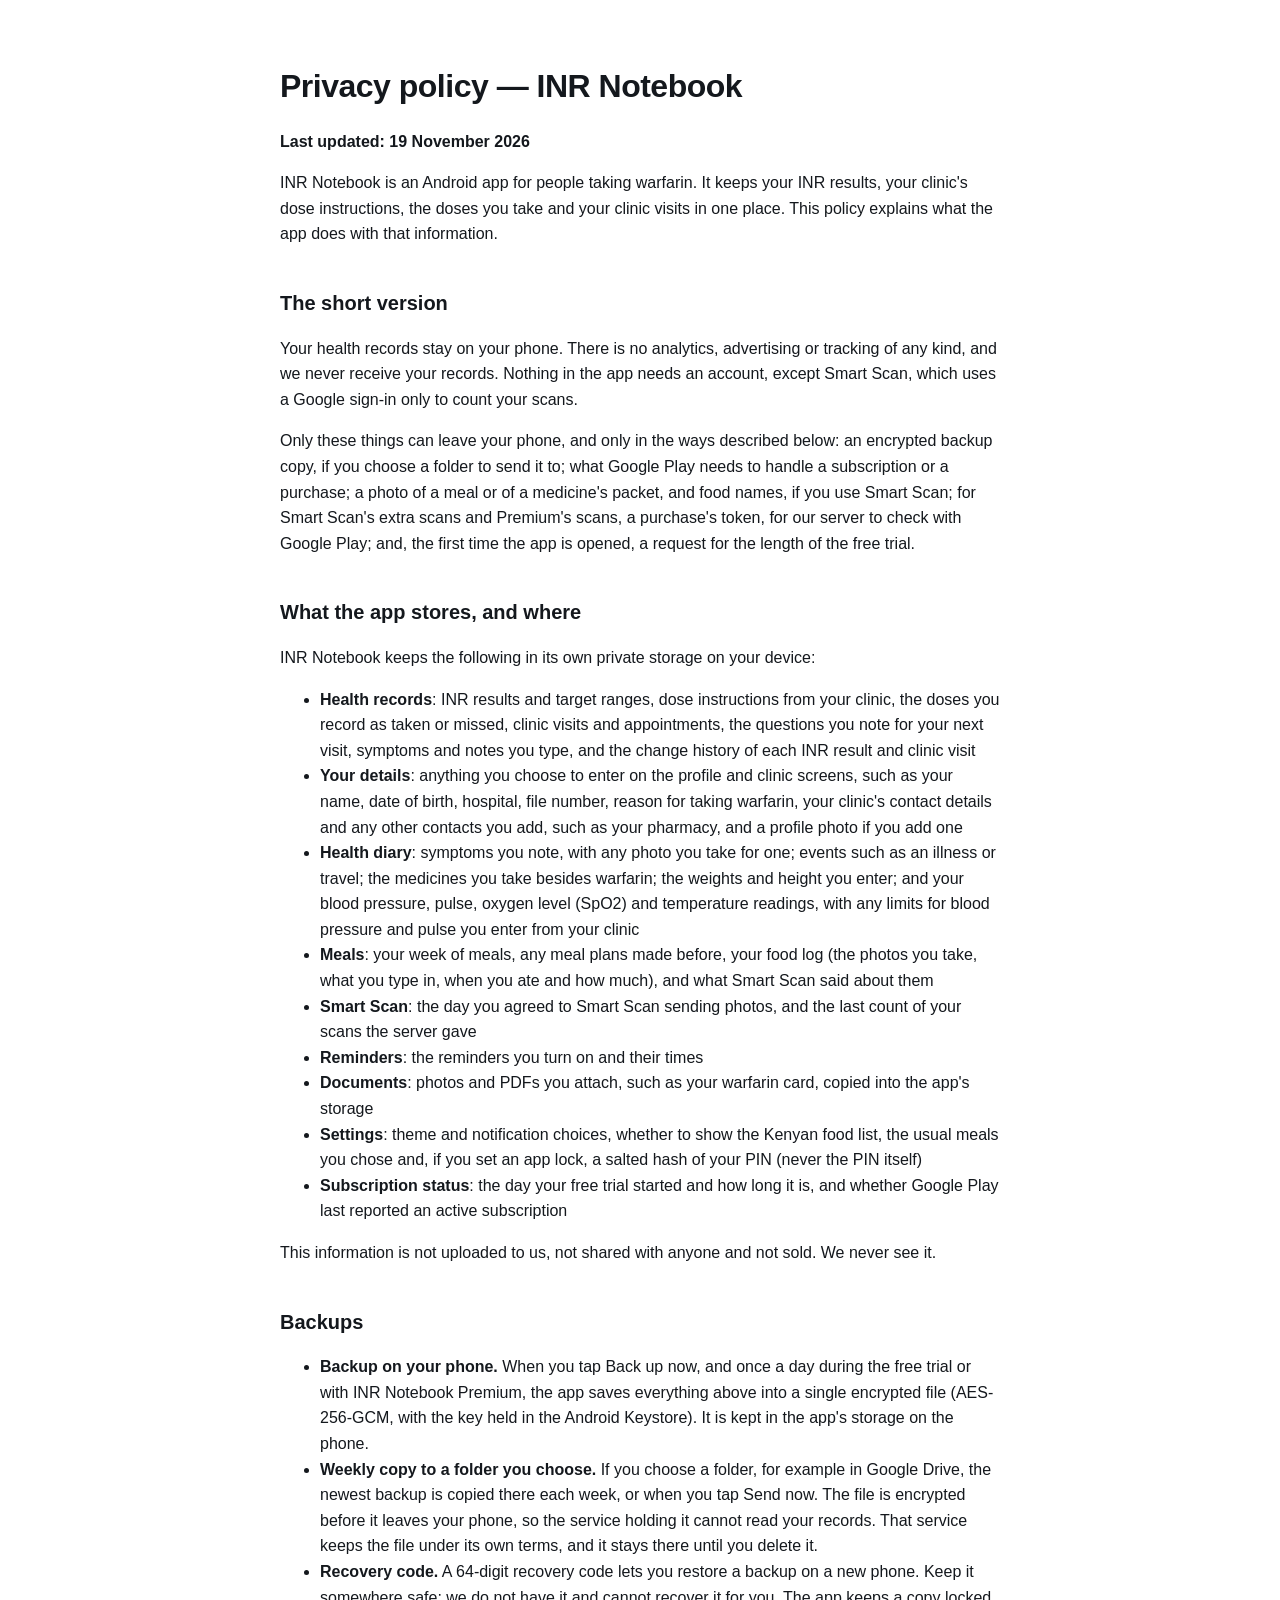
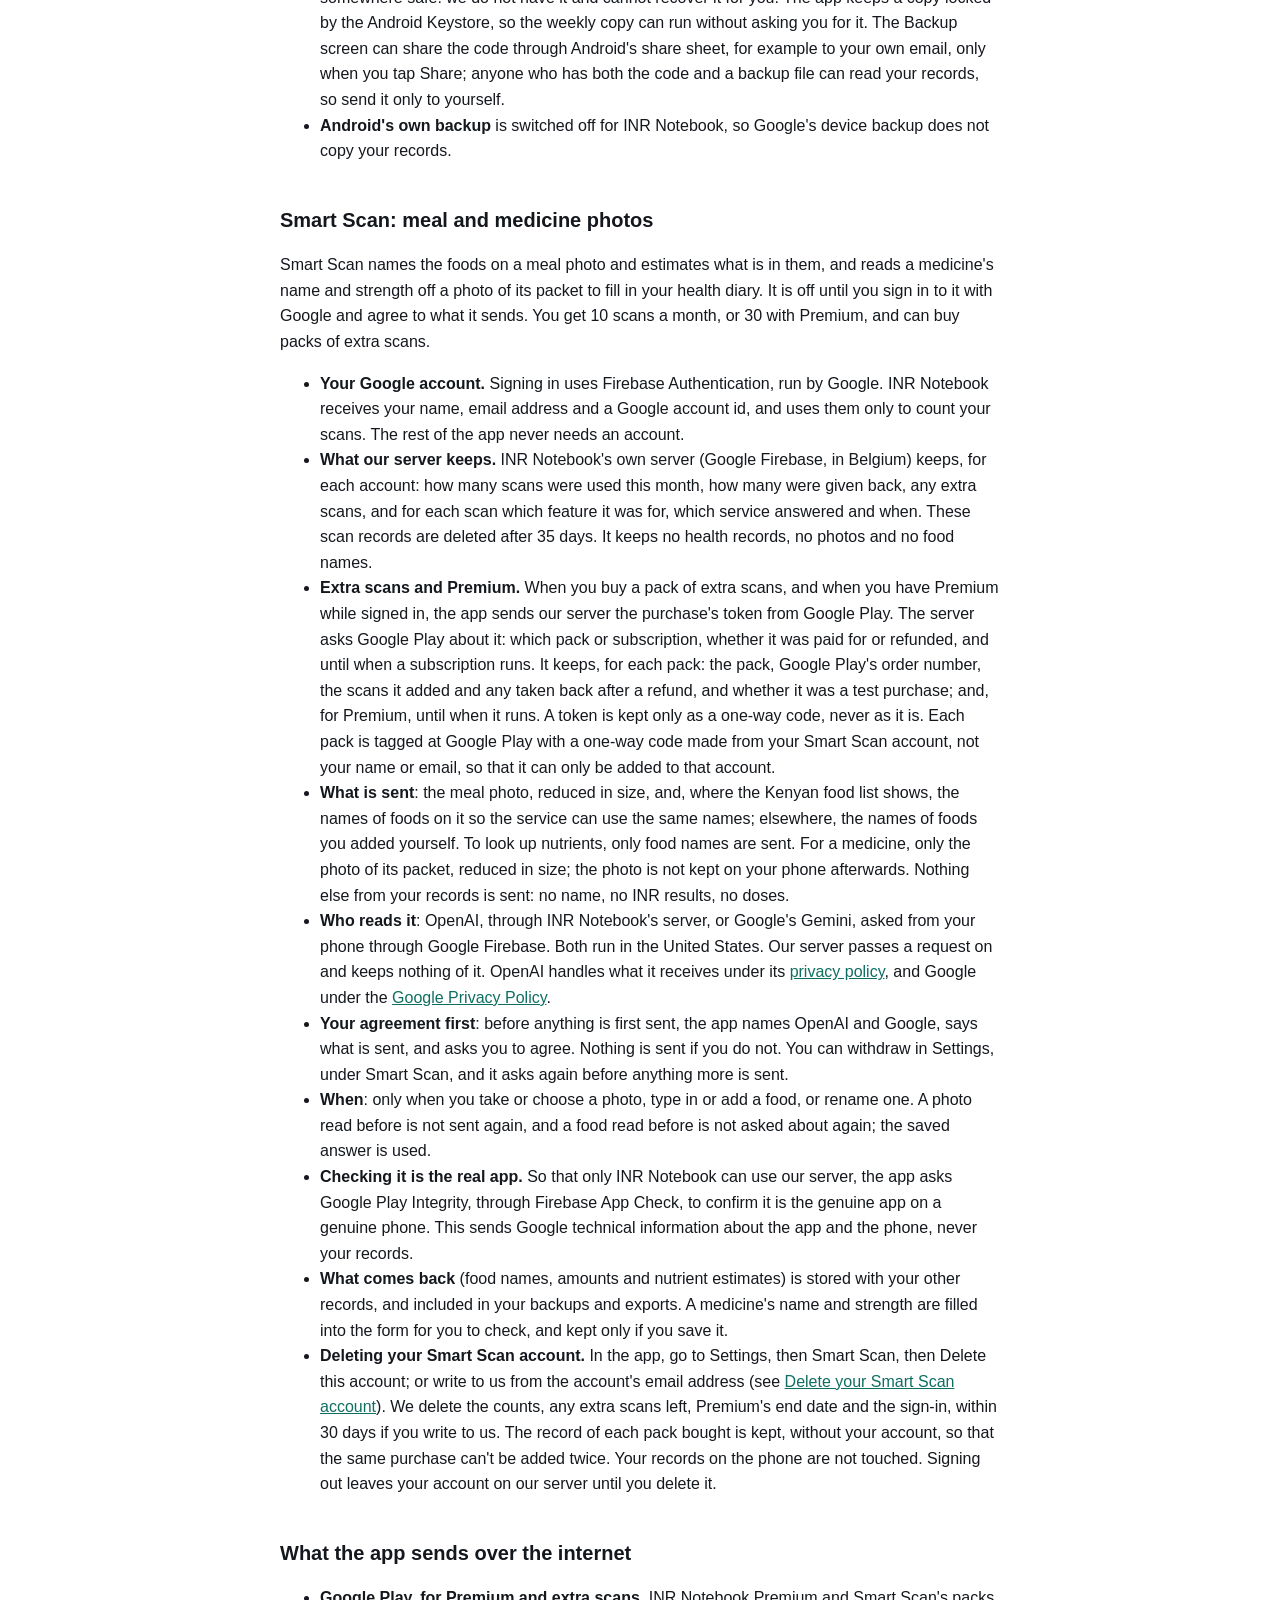
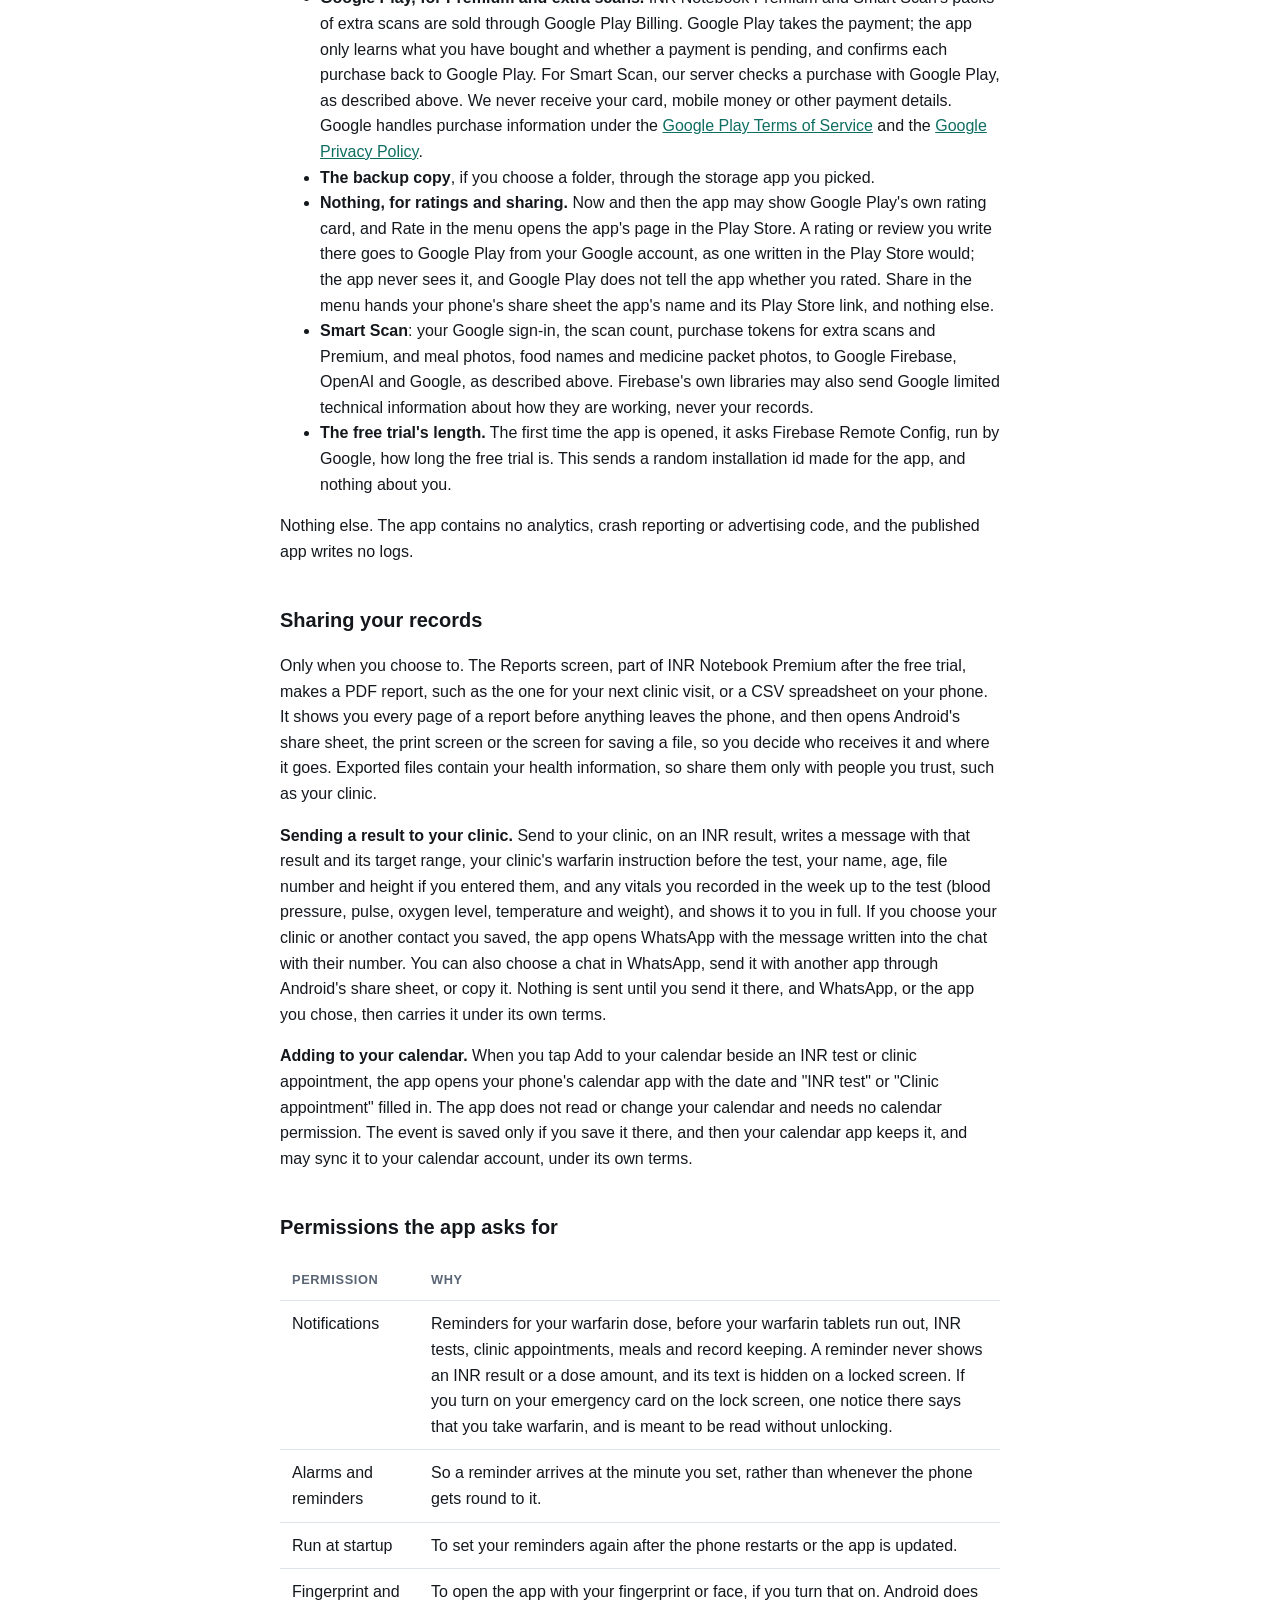
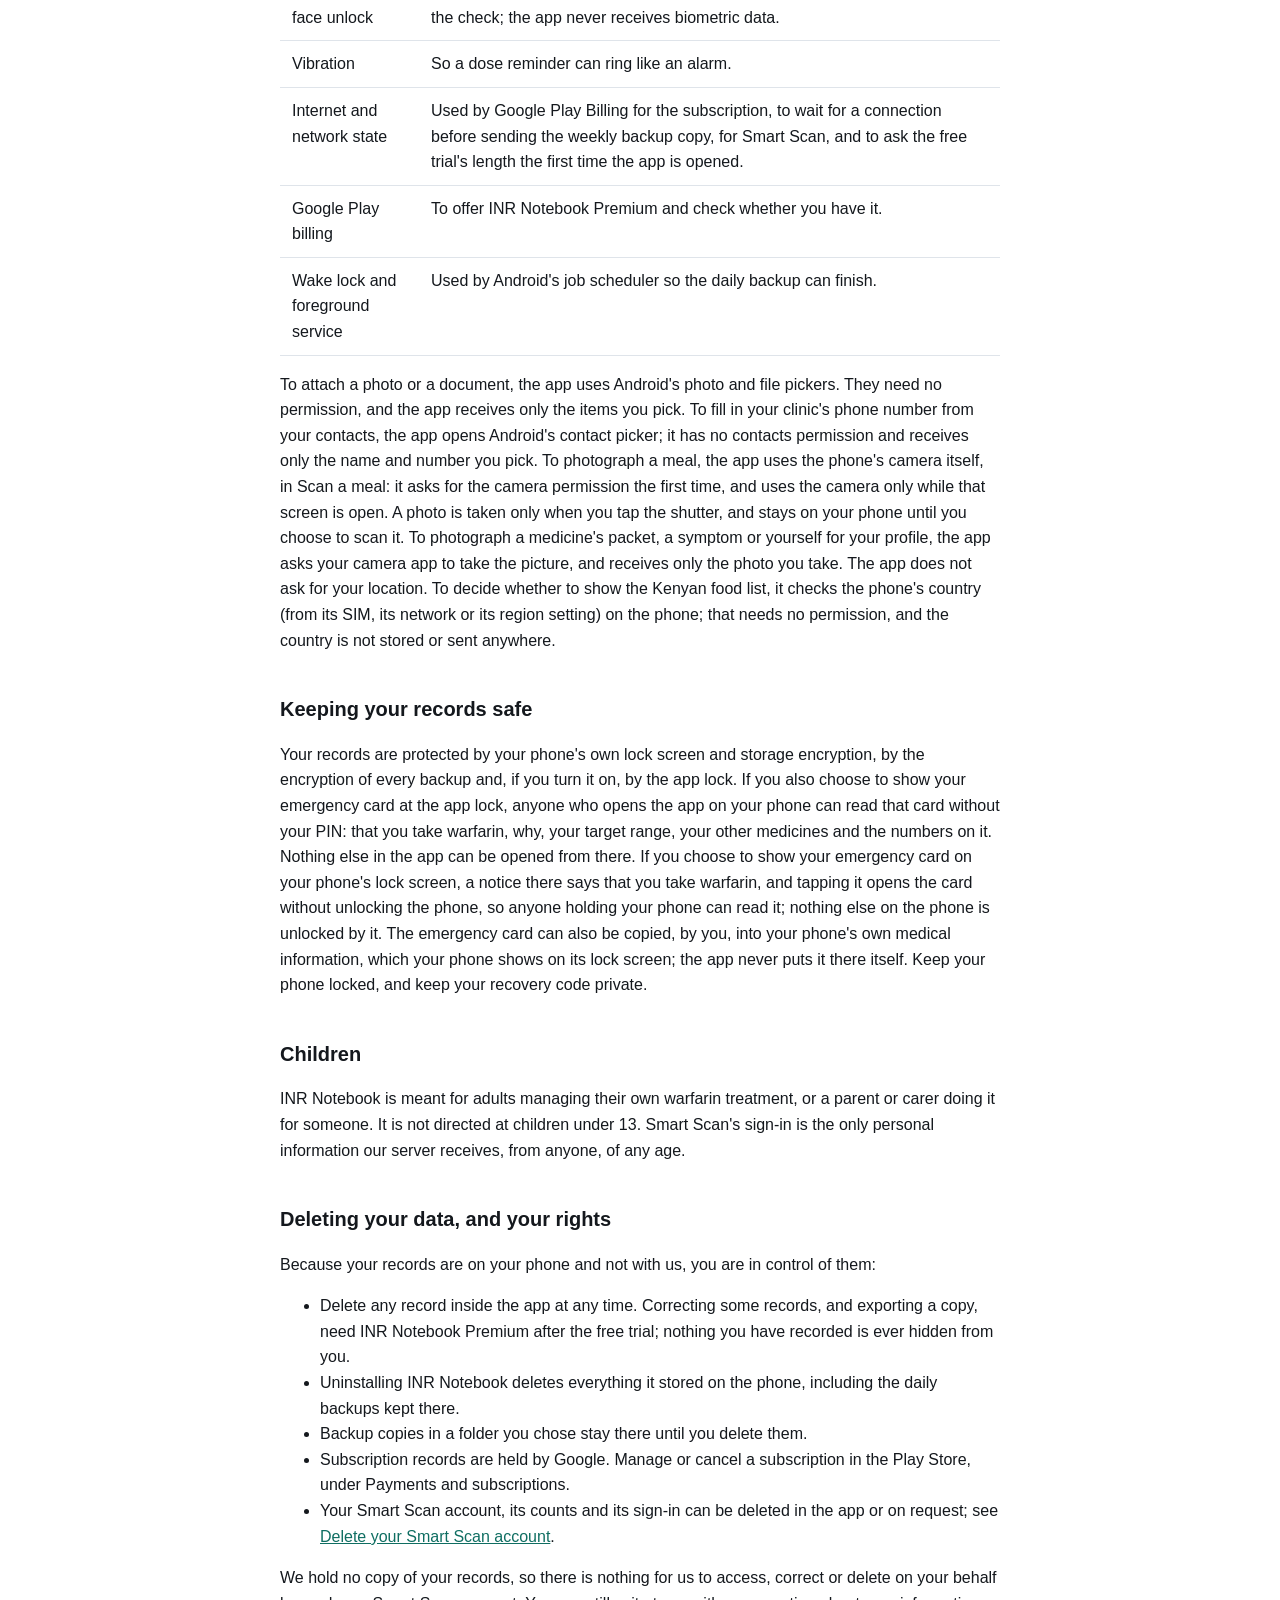
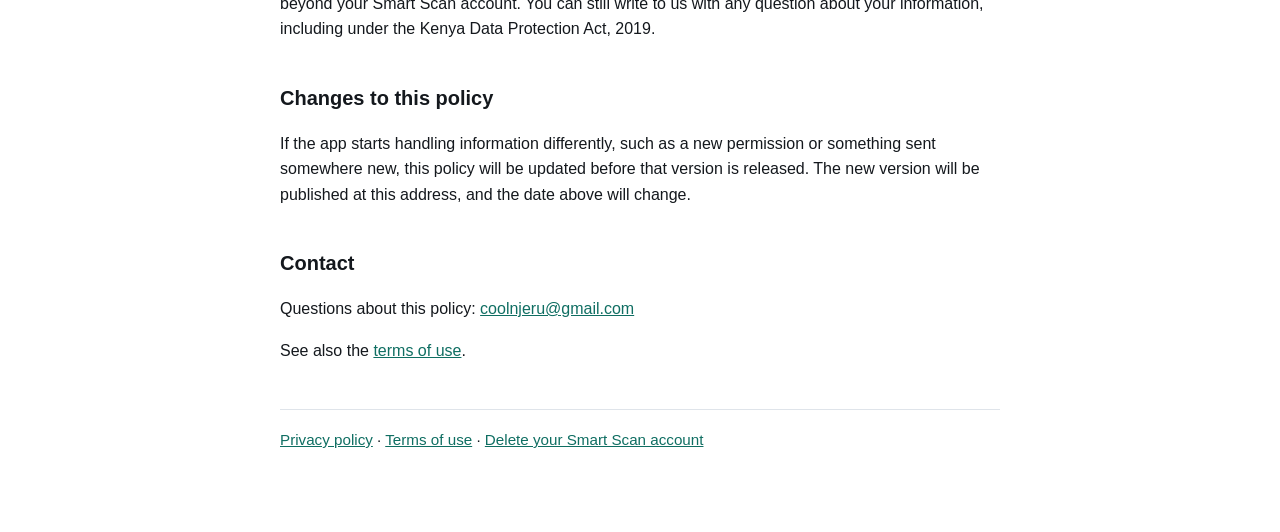
==== commit 10a7d107: "2.1: packs of extra scans, Premium's 30 scans and the meal scanner's camera Privacy policy dated 19 " ====
--- a/index.html
+++ b/index.html
@@ -29,11 +29,11 @@
 </head>
 <body>
 <h1>Privacy policy — INR Notebook</h1>
-<p><strong>Last updated: 15 November 2026</strong></p>
+<p><strong>Last updated: 19 November 2026</strong></p>
 <p>INR Notebook is an Android app for people taking warfarin. It keeps your INR results, your clinic's dose instructions, the doses you take and your clinic visits in one place. This policy explains what the app does with that information.</p>
 <h2>The short version</h2>
 <p>Your health records stay on your phone. There is no analytics, advertising or tracking of any kind, and we never receive your records. Nothing in the app needs an account, except Smart Scan, which uses a Google sign-in only to count your scans.</p>
-<p>Only these things can leave your phone, and only in the ways described below: an encrypted backup copy, if you choose a folder to send it to; what Google Play needs to handle a subscription; a photo of a meal or of a medicine's packet, and food names, if you use Smart Scan; and, the first time the app is opened, a request for the length of the free trial.</p>
+<p>Only these things can leave your phone, and only in the ways described below: an encrypted backup copy, if you choose a folder to send it to; what Google Play needs to handle a subscription or a purchase; a photo of a meal or of a medicine's packet, and food names, if you use Smart Scan; for Smart Scan's extra scans and Premium's scans, a purchase's token, for our server to check with Google Play; and, the first time the app is opened, a request for the length of the free trial.</p>
 <h2>What the app stores, and where</h2>
 <p>INR Notebook keeps the following in its own private storage on your device:</p>
 <ul><li><strong>Health records</strong>: INR results and target ranges, dose instructions from your clinic, the doses you record as taken or missed, clinic visits and appointments, the questions you note for your next visit, symptoms and notes you type, and the change history of each INR result and clinic visit</li><li><strong>Your details</strong>: anything you choose to enter on the profile and clinic screens, such as your name, date of birth, hospital, file number, reason for taking warfarin, your clinic's contact details and any other contacts you add, such as your pharmacy, and a profile photo if you add one</li><li><strong>Health diary</strong>: symptoms you note, with any photo you take for one; events such as an illness or travel; the medicines you take besides warfarin; the weights and height you enter; and your blood pressure, pulse, oxygen level (SpO2) and temperature readings, with any limits for blood pressure and pulse you enter from your clinic</li><li><strong>Meals</strong>: your week of meals, any meal plans made before, your food log (the photos you take, what you type in, when you ate and how much), and what Smart Scan said about them</li><li><strong>Smart Scan</strong>: the day you agreed to Smart Scan sending photos, and the last count of your scans the server gave</li><li><strong>Reminders</strong>: the reminders you turn on and their times</li><li><strong>Documents</strong>: photos and PDFs you attach, such as your warfarin card, copied into the app's storage</li><li><strong>Settings</strong>: theme and notification choices, whether to show the Kenyan food list, the usual meals you chose and, if you set an app lock, a salted hash of your PIN (never the PIN itself)</li><li><strong>Subscription status</strong>: the day your free trial started and how long it is, and whether Google Play last reported an active subscription</li></ul>
@@ -41,10 +41,10 @@
 <h2>Backups</h2>
 <ul><li><strong>Backup on your phone.</strong> When you tap Back up now, and once a day during the free trial or with INR Notebook Premium, the app saves everything above into a single encrypted file (AES-256-GCM, with the key held in the Android Keystore). It is kept in the app's storage on the phone.</li><li><strong>Weekly copy to a folder you choose.</strong> If you choose a folder, for example in Google Drive, the newest backup is copied there each week, or when you tap Send now. The file is encrypted before it leaves your phone, so the service holding it cannot read your records. That service keeps the file under its own terms, and it stays there until you delete it.</li><li><strong>Recovery code.</strong> A 64-digit recovery code lets you restore a backup on a new phone. Keep it somewhere safe: we do not have it and cannot recover it for you. The app keeps a copy locked by the Android Keystore, so the weekly copy can run without asking you for it. The Backup screen can share the code through Android's share sheet, for example to your own email, only when you tap Share; anyone who has both the code and a backup file can read your records, so send it only to yourself.</li><li><strong>Android's own backup</strong> is switched off for INR Notebook, so Google's device backup does not copy your records.</li></ul>
 <h2>Smart Scan: meal and medicine photos</h2>
-<p>Smart Scan names the foods on a meal photo and estimates what is in them, and reads a medicine's name and strength off a photo of its packet to fill in your health diary. It is off until you sign in to it with Google and agree to what it sends. You get 10 scans a month.</p>
-<ul><li><strong>Your Google account.</strong> Signing in uses Firebase Authentication, run by Google. INR Notebook receives your name, email address and a Google account id, and uses them only to count your scans. The rest of the app never needs an account.</li><li><strong>What our server keeps.</strong> INR Notebook's own server (Google Firebase, in Belgium) keeps, for each account: how many scans were used this month, how many were given back, any extra scans, and for each scan which feature it was for, which service answered and when. These scan records are deleted after 35 days. It keeps no health records, no photos and no food names.</li><li><strong>What is sent</strong>: the meal photo, reduced in size, and, where the Kenyan food list shows, the names of foods on it so the service can use the same names; elsewhere, the names of foods you added yourself. To look up nutrients, only food names are sent. For a medicine, only the photo of its packet, reduced in size; the photo is not kept on your phone afterwards. Nothing else from your records is sent: no name, no INR results, no doses.</li><li><strong>Who reads it</strong>: OpenAI, through INR Notebook's server, or Google's Gemini, asked from your phone through Google Firebase. Both run in the United States. Our server passes a request on and keeps nothing of it. OpenAI handles what it receives under its <a href="https://openai.com/policies/privacy-policy/">privacy policy</a>, and Google under the <a href="https://policies.google.com/privacy">Google Privacy Policy</a>.</li><li><strong>Your agreement first</strong>: before anything is first sent, the app names OpenAI and Google, says what is sent, and asks you to agree. Nothing is sent if you do not. You can withdraw in Settings, under Smart Scan, and it asks again before anything more is sent.</li><li><strong>When</strong>: only when you take or choose a photo, type in or add a food, or rename one. A photo read before is not sent again, and a food read before is not asked about again; the saved answer is used.</li><li><strong>Checking it is the real app.</strong> So that only INR Notebook can use our server, the app asks Google Play Integrity, through Firebase App Check, to confirm it is the genuine app on a genuine phone. This sends Google technical information about the app and the phone, never your records.</li><li><strong>What comes back</strong> (food names, amounts and nutrient estimates) is stored with your other records, and included in your backups and exports. A medicine's name and strength are filled into the form for you to check, and kept only if you save it.</li><li><strong>Deleting your Smart Scan account.</strong> In the app, go to Settings, then Smart Scan, then Delete this account; or write to us from the account's email address (see <a href="delete-account.html">Delete your Smart Scan account</a>). We delete the counts and the sign-in, within 30 days if you write to us. Your records on the phone are not touched. Signing out leaves your account on our server until you delete it.</li></ul>
+<p>Smart Scan names the foods on a meal photo and estimates what is in them, and reads a medicine's name and strength off a photo of its packet to fill in your health diary. It is off until you sign in to it with Google and agree to what it sends. You get 10 scans a month, or 30 with Premium, and can buy packs of extra scans.</p>
+<ul><li><strong>Your Google account.</strong> Signing in uses Firebase Authentication, run by Google. INR Notebook receives your name, email address and a Google account id, and uses them only to count your scans. The rest of the app never needs an account.</li><li><strong>What our server keeps.</strong> INR Notebook's own server (Google Firebase, in Belgium) keeps, for each account: how many scans were used this month, how many were given back, any extra scans, and for each scan which feature it was for, which service answered and when. These scan records are deleted after 35 days. It keeps no health records, no photos and no food names.</li><li><strong>Extra scans and Premium.</strong> When you buy a pack of extra scans, and when you have Premium while signed in, the app sends our server the purchase's token from Google Play. The server asks Google Play about it: which pack or subscription, whether it was paid for or refunded, and until when a subscription runs. It keeps, for each pack: the pack, Google Play's order number, the scans it added and any taken back after a refund, and whether it was a test purchase; and, for Premium, until when it runs. A token is kept only as a one-way code, never as it is. Each pack is tagged at Google Play with a one-way code made from your Smart Scan account, not your name or email, so that it can only be added to that account.</li><li><strong>What is sent</strong>: the meal photo, reduced in size, and, where the Kenyan food list shows, the names of foods on it so the service can use the same names; elsewhere, the names of foods you added yourself. To look up nutrients, only food names are sent. For a medicine, only the photo of its packet, reduced in size; the photo is not kept on your phone afterwards. Nothing else from your records is sent: no name, no INR results, no doses.</li><li><strong>Who reads it</strong>: OpenAI, through INR Notebook's server, or Google's Gemini, asked from your phone through Google Firebase. Both run in the United States. Our server passes a request on and keeps nothing of it. OpenAI handles what it receives under its <a href="https://openai.com/policies/privacy-policy/">privacy policy</a>, and Google under the <a href="https://policies.google.com/privacy">Google Privacy Policy</a>.</li><li><strong>Your agreement first</strong>: before anything is first sent, the app names OpenAI and Google, says what is sent, and asks you to agree. Nothing is sent if you do not. You can withdraw in Settings, under Smart Scan, and it asks again before anything more is sent.</li><li><strong>When</strong>: only when you take or choose a photo, type in or add a food, or rename one. A photo read before is not sent again, and a food read before is not asked about again; the saved answer is used.</li><li><strong>Checking it is the real app.</strong> So that only INR Notebook can use our server, the app asks Google Play Integrity, through Firebase App Check, to confirm it is the genuine app on a genuine phone. This sends Google technical information about the app and the phone, never your records.</li><li><strong>What comes back</strong> (food names, amounts and nutrient estimates) is stored with your other records, and included in your backups and exports. A medicine's name and strength are filled into the form for you to check, and kept only if you save it.</li><li><strong>Deleting your Smart Scan account.</strong> In the app, go to Settings, then Smart Scan, then Delete this account; or write to us from the account's email address (see <a href="delete-account.html">Delete your Smart Scan account</a>). We delete the counts, any extra scans left, Premium's end date and the sign-in, within 30 days if you write to us. The record of each pack bought is kept, without your account, so that the same purchase can't be added twice. Your records on the phone are not touched. Signing out leaves your account on our server until you delete it.</li></ul>
 <h2>What the app sends over the internet</h2>
-<ul><li><strong>Google Play, for subscriptions.</strong> INR Notebook Premium is sold through Google Play Billing. Google Play takes the payment; the app only learns whether you have an active or pending subscription, and confirms each purchase back to Google Play. We never receive your card, mobile money or other payment details. Google handles purchase information under the <a href="https://play.google.com/about/play-terms/">Google Play Terms of Service</a> and the <a href="https://policies.google.com/privacy">Google Privacy Policy</a>.</li><li><strong>The backup copy</strong>, if you choose a folder, through the storage app you picked.</li><li><strong>Nothing, for ratings and sharing.</strong> Now and then the app may show Google Play's own rating card, and Rate in the menu opens the app's page in the Play Store. A rating or review you write there goes to Google Play from your Google account, as one written in the Play Store would; the app never sees it, and Google Play does not tell the app whether you rated. Share in the menu hands your phone's share sheet the app's name and its Play Store link, and nothing else.</li><li><strong>Smart Scan</strong>: your Google sign-in, the scan count, and meal photos, food names and medicine packet photos, to Google Firebase, OpenAI and Google, as described above. Firebase's own libraries may also send Google limited technical information about how they are working, never your records.</li><li><strong>The free trial's length.</strong> The first time the app is opened, it asks Firebase Remote Config, run by Google, how long the free trial is. This sends a random installation id made for the app, and nothing about you.</li></ul>
+<ul><li><strong>Google Play, for Premium and extra scans.</strong> INR Notebook Premium and Smart Scan's packs of extra scans are sold through Google Play Billing. Google Play takes the payment; the app only learns what you have bought and whether a payment is pending, and confirms each purchase back to Google Play. For Smart Scan, our server checks a purchase with Google Play, as described above. We never receive your card, mobile money or other payment details. Google handles purchase information under the <a href="https://play.google.com/about/play-terms/">Google Play Terms of Service</a> and the <a href="https://policies.google.com/privacy">Google Privacy Policy</a>.</li><li><strong>The backup copy</strong>, if you choose a folder, through the storage app you picked.</li><li><strong>Nothing, for ratings and sharing.</strong> Now and then the app may show Google Play's own rating card, and Rate in the menu opens the app's page in the Play Store. A rating or review you write there goes to Google Play from your Google account, as one written in the Play Store would; the app never sees it, and Google Play does not tell the app whether you rated. Share in the menu hands your phone's share sheet the app's name and its Play Store link, and nothing else.</li><li><strong>Smart Scan</strong>: your Google sign-in, the scan count, purchase tokens for extra scans and Premium, and meal photos, food names and medicine packet photos, to Google Firebase, OpenAI and Google, as described above. Firebase's own libraries may also send Google limited technical information about how they are working, never your records.</li><li><strong>The free trial's length.</strong> The first time the app is opened, it asks Firebase Remote Config, run by Google, how long the free trial is. This sends a random installation id made for the app, and nothing about you.</li></ul>
 <p>Nothing else. The app contains no analytics, crash reporting or advertising code, and the published app writes no logs.</p>
 <h2>Sharing your records</h2>
 <p>Only when you choose to. The Reports screen, part of INR Notebook Premium after the free trial, makes a PDF report, such as the one for your next clinic visit, or a CSV spreadsheet on your phone. It shows you every page of a report before anything leaves the phone, and then opens Android's share sheet, the print screen or the screen for saving a file, so you decide who receives it and where it goes. Exported files contain your health information, so share them only with people you trust, such as your clinic.</p>
@@ -61,7 +61,7 @@
 <tr><td>Google Play billing</td><td>To offer INR Notebook Premium and check whether you have it.</td></tr>
 <tr><td>Wake lock and foreground service</td><td>Used by Android's job scheduler so the daily backup can finish.</td></tr>
 </tbody></table>
-<p>To attach a photo or a document, the app uses Android's photo and file pickers. They need no permission, and the app receives only the items you pick. To fill in your clinic's phone number from your contacts, the app opens Android's contact picker; it has no contacts permission and receives only the name and number you pick. To photograph a meal, a medicine's packet, a symptom or yourself for your profile, the app asks your camera app to take the picture; it has no camera permission of its own and receives only the photo you take. The app does not ask for your location. To decide whether to show the Kenyan food list, it checks the phone's country (from its SIM, its network or its region setting) on the phone; that needs no permission, and the country is not stored or sent anywhere.</p>
+<p>To attach a photo or a document, the app uses Android's photo and file pickers. They need no permission, and the app receives only the items you pick. To fill in your clinic's phone number from your contacts, the app opens Android's contact picker; it has no contacts permission and receives only the name and number you pick. To photograph a meal, the app uses the phone's camera itself, in Scan a meal: it asks for the camera permission the first time, and uses the camera only while that screen is open. A photo is taken only when you tap the shutter, and stays on your phone until you choose to scan it. To photograph a medicine's packet, a symptom or yourself for your profile, the app asks your camera app to take the picture, and receives only the photo you take. The app does not ask for your location. To decide whether to show the Kenyan food list, it checks the phone's country (from its SIM, its network or its region setting) on the phone; that needs no permission, and the country is not stored or sent anywhere.</p>
 <h2>Keeping your records safe</h2>
 <p>Your records are protected by your phone's own lock screen and storage encryption, by the encryption of every backup and, if you turn it on, by the app lock. If you also choose to show your emergency card at the app lock, anyone who opens the app on your phone can read that card without your PIN: that you take warfarin, why, your target range, your other medicines and the numbers on it. Nothing else in the app can be opened from there. If you choose to show your emergency card on your phone's lock screen, a notice there says that you take warfarin, and tapping it opens the card without unlocking the phone, so anyone holding your phone can read it; nothing else on the phone is unlocked by it. The emergency card can also be copied, by you, into your phone's own medical information, which your phone shows on its lock screen; the app never puts it there itself. Keep your phone locked, and keep your recovery code private.</p>
 <h2>Children</h2>
